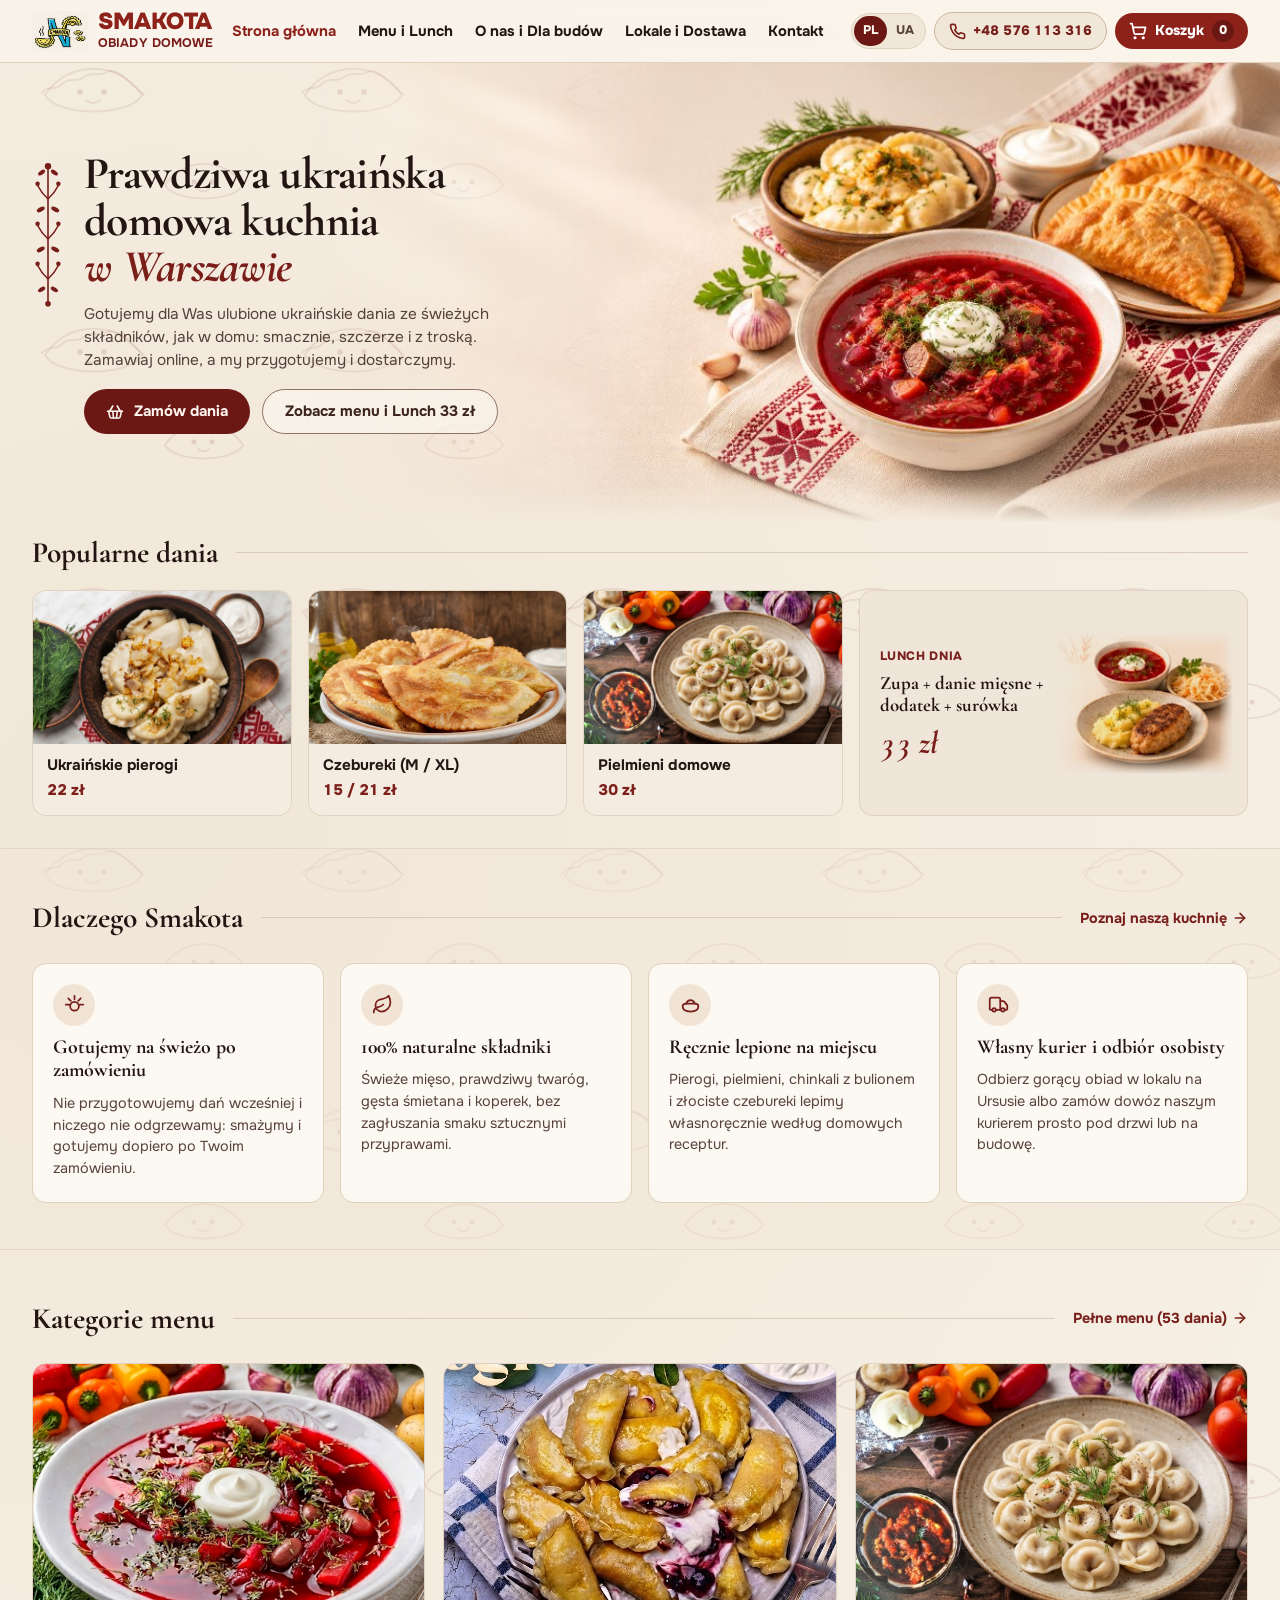
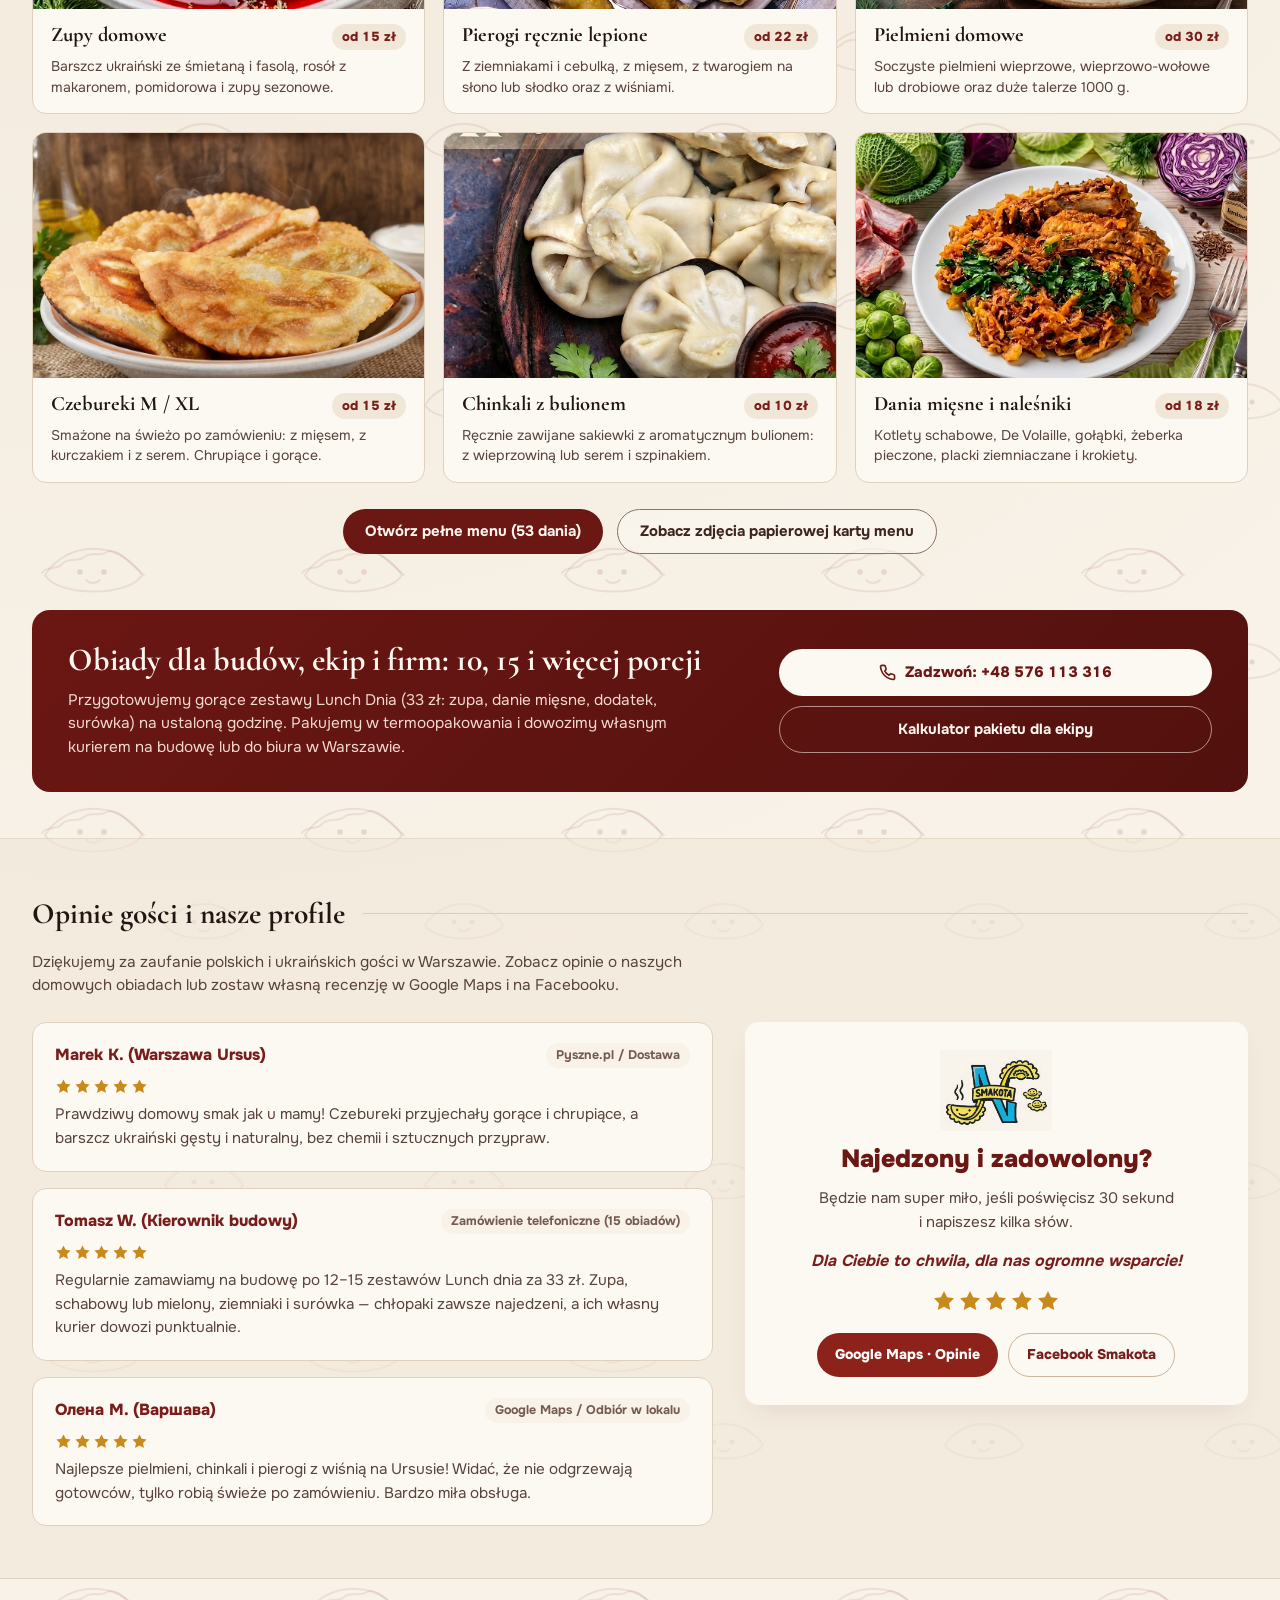
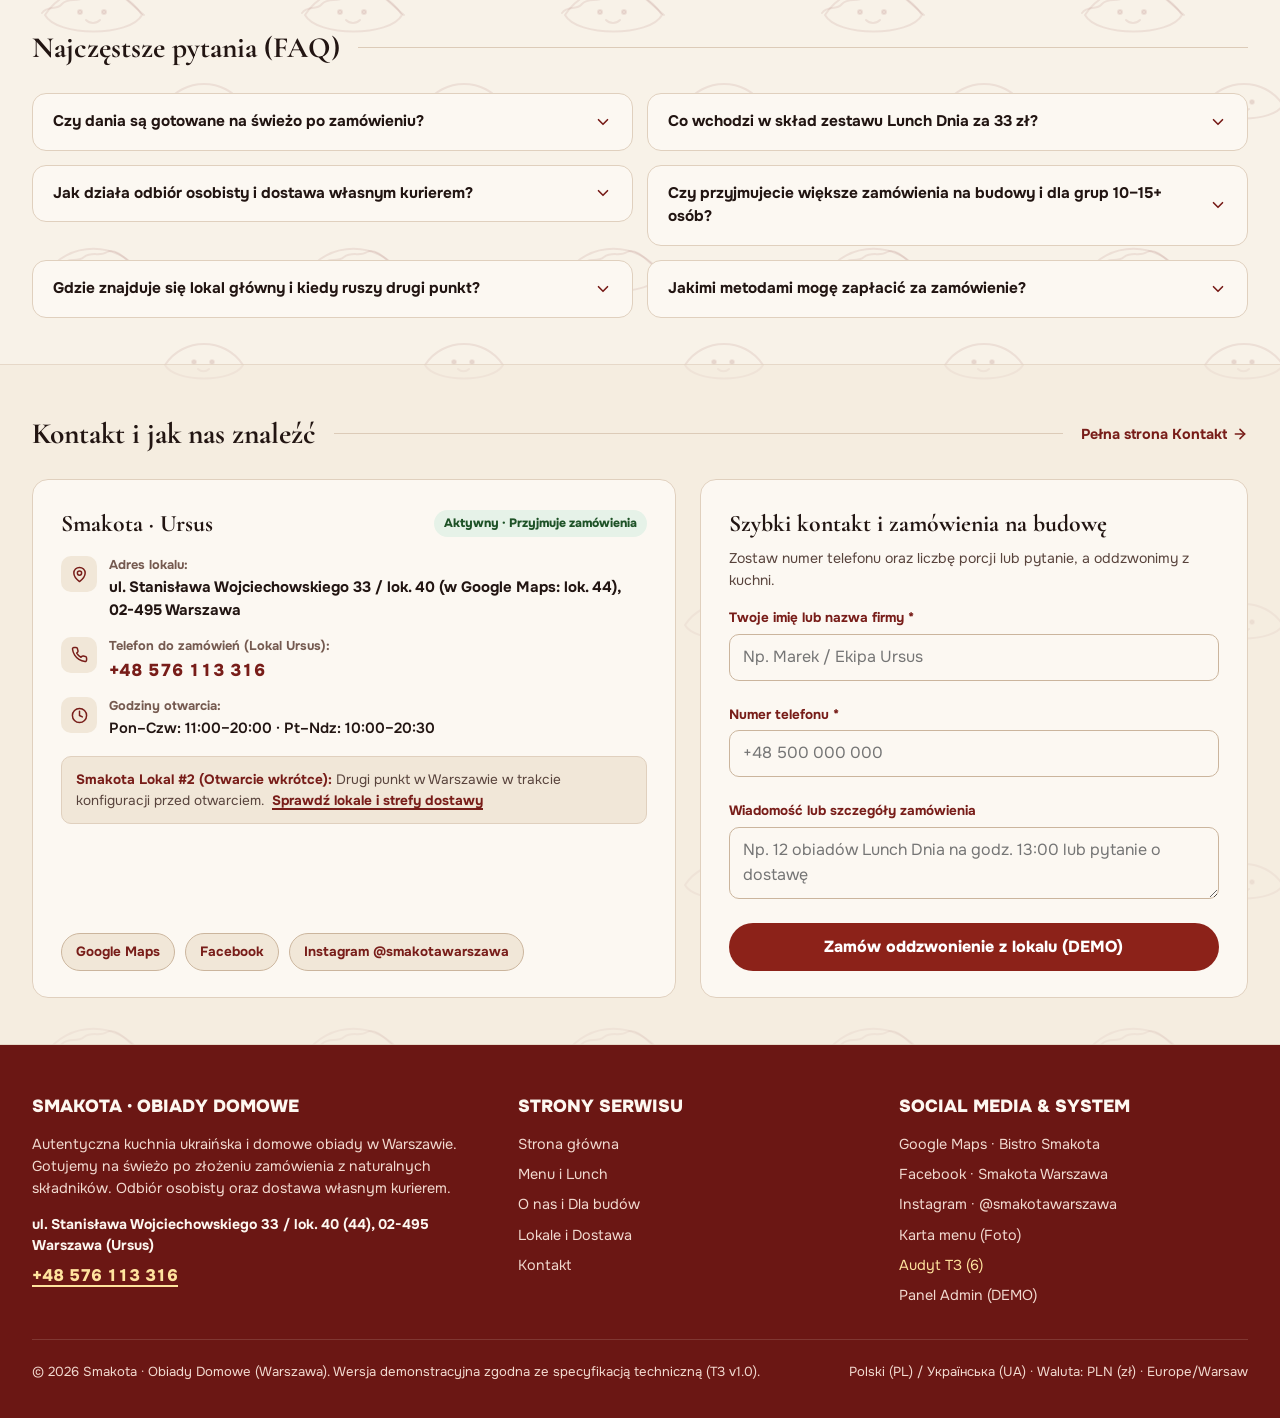
==== index.html @ e8332e4a "Redesign multi-page Smakota site (Home, Menu, Contact, Locations) and complete mobile version" ====
<!DOCTYPE html>
<html lang="pl">
<head>
  <meta charset="UTF-8" />
  <meta name="viewport" content="width=device-width, initial-scale=1.0" />
  <title>Smakota · Obiady Domowe Warszawa | Prawdziwa ukraińska kuchnia domowa</title>
  <meta name="description" content="Smakota: Prawdziwa ukraińska kuchnia domowa w Warszawie (ul. S. Wojciechowskiego 33, Ursus). Pierogi, pielmieni, czebureki, chinkali, barszcz ukraiński oraz Lunch Dnia za 33 zł." />
  <link rel="preconnect" href="https://fonts.googleapis.com" />
  <link rel="preconnect" href="https://fonts.gstatic.com" crossorigin />
  <link href="https://fonts.googleapis.com/css2?family=Cormorant+Garamond:ital,wght@0,600;0,700;1,600;1,700&family=Onest:wght@400;500;600;700;800&family=Yeseva+One&display=swap" rel="stylesheet" />
  <link rel="stylesheet" href="styles.css" />
</head>
<body>

  <!-- Main Sticky Header -->
  <header class="site-header">
    <div class="container header-inner">
      <a href="index.html" class="brand-lockup">
        <img src="img/smakota-logo.png" alt="Logo Smakota" class="brand-logo-img" width="56" height="42" />
        <div class="brand-text-wrap">
          <span class="brand-title">SMAKOTA</span>
          <span class="brand-subtitle" data-i18n="brandSubtitle">OBIADY DOMOWE</span>
        </div>
      </a>

      <nav class="main-nav" aria-label="Główna nawigacja">
        <a href="index.html" class="nav-link active" data-i18n="navHome">Strona główna</a>
        <a href="menu.html" class="nav-link" data-i18n="navMenu">Menu i Lunch</a>
        <a href="about.html" class="nav-link" data-i18n="navAbout">O nas i Dla budów</a>
        <a href="locations.html" class="nav-link" data-i18n="navLocations">Lokale i Dostawa</a>
        <a href="contact.html" class="nav-link" data-i18n="navContact">Kontakt</a>
      </nav>

      <div class="header-actions">
        <div class="lang-switcher" role="group" aria-label="Wybór języka">
          <button type="button" class="lang-btn active" data-lang="pl">PL</button>
          <button type="button" class="lang-btn" data-lang="uk">UA</button>
        </div>

        <a href="tel:+48576113316" class="header-call-btn phone-link" id="headerPhoneLink">
          <svg width="17" height="17" viewBox="0 0 24 24" fill="none" stroke="currentColor" stroke-width="2.3" stroke-linecap="round" stroke-linejoin="round" aria-hidden="true"><path d="M22 16.92v3a2 2 0 0 1-2.18 2 19.79 19.79 0 0 1-8.63-3.07 19.5 19.5 0 0 1-6-6 19.79 19.79 0 0 1-3.07-8.67A2 2 0 0 1 4.11 2h3a2 2 0 0 1 2 1.72 12.84 12.84 0 0 0 .7 2.81 2 2 0 0 1-.45 2.11L8.09 9.91a16 16 0 0 0 6 6l1.27-1.27a2 2 0 0 1 2.11-.45 12.84 12.84 0 0 0 2.81.7A2 2 0 0 1 22 16.92z"/></svg>
          <span id="headerPhoneText">+48 576 113 316</span>
        </a>

        <button type="button" class="header-cart-btn" id="openCartBtn" aria-label="Otwórz koszyk">
          <svg width="18" height="18" viewBox="0 0 24 24" fill="none" stroke="currentColor" stroke-width="2.3" stroke-linecap="round" stroke-linejoin="round" aria-hidden="true"><circle cx="8" cy="21" r="1"/><circle cx="19" cy="21" r="1"/><path d="M2.05 2.05h2l2.66 12.42a2 2 0 0 0 2 1.58h9.78a2 2 0 0 0 1.95-1.57l1.65-7.43H5.12"/></svg>
          <span data-i18n="cartBtnLabel">Koszyk</span>
          <span class="cart-badge tabular-nums" id="headerCartCount">0</span>
        </button>

        <button type="button" class="mobile-menu-toggle" id="mobileMenuToggle" aria-label="Menu" aria-expanded="false" aria-controls="mobileNavDrawer">
          <svg width="20" height="20" viewBox="0 0 24 24" fill="none" stroke="currentColor" stroke-width="2.2" stroke-linecap="round" stroke-linejoin="round" aria-hidden="true"><line x1="4" x2="20" y1="6" y2="6"/><line x1="4" x2="20" y1="12" y2="12"/><line x1="4" x2="20" y1="18" y2="18"/></svg>
        </button>
      </div>
    </div>
  </header>

  <main id="top">
    <!-- 1. FULL-BLEED BORDERLESS HERO (No card box, seamless blend into parchment) -->
    <section class="p4-hero">
      <div class="container">
        <div class="p4-hero-copy">
          <svg class="p4-folk-ornament" viewBox="0 0 40 200" fill="none" aria-hidden="true">
            <path d="M20 16V184" stroke="currentColor" stroke-width="2" stroke-linecap="round"/>
            <circle cx="20" cy="14" r="4" fill="currentColor"/>
            <ellipse cx="12" cy="22" rx="5" ry="2.6" transform="rotate(-35 12 22)" fill="currentColor"/>
            <ellipse cx="28" cy="22" rx="5" ry="2.6" transform="rotate(35 28 22)" fill="currentColor"/>
            <path d="M20 55C12 48 9 42 7 38M20 55C28 48 31 42 33 38" stroke="currentColor" stroke-width="1.8" stroke-linecap="round"/>
            <circle cx="7" cy="36" r="2.8" fill="currentColor"/>
            <circle cx="33" cy="36" r="2.8" fill="currentColor"/>
            <ellipse cx="11" cy="68" rx="5.5" ry="2.6" transform="rotate(-30 11 68)" fill="currentColor"/>
            <ellipse cx="29" cy="68" rx="5.5" ry="2.6" transform="rotate(30 29 68)" fill="currentColor"/>
            <path d="M20 105C12 98 9 92 7 88M20 105C28 98 31 92 33 88" stroke="currentColor" stroke-width="1.8" stroke-linecap="round"/>
            <circle cx="7" cy="86" r="2.8" fill="currentColor"/>
            <circle cx="33" cy="86" r="2.8" fill="currentColor"/>
            <ellipse cx="11" cy="118" rx="5.5" ry="2.6" transform="rotate(-30 11 118)" fill="currentColor"/>
            <ellipse cx="29" cy="118" rx="5.5" ry="2.6" transform="rotate(30 29 118)" fill="currentColor"/>
            <path d="M20 155C12 148 9 142 7 138M20 155C28 148 31 142 33 138" stroke="currentColor" stroke-width="1.8" stroke-linecap="round"/>
            <circle cx="7" cy="136" r="2.8" fill="currentColor"/>
            <circle cx="33" cy="136" r="2.8" fill="currentColor"/>
            <ellipse cx="12" cy="168" rx="5" ry="2.5" transform="rotate(-30 12 168)" fill="currentColor"/>
            <ellipse cx="28" cy="168" rx="5" ry="2.5" transform="rotate(30 28 168)" fill="currentColor"/>
            <circle cx="20" cy="186" r="3.5" fill="currentColor"/>
          </svg>

          <div>
            <h1 class="p4-hero-title">
              <span data-i18n="p4HeroLine1">Prawdziwa ukraińska</span><br />
              <span data-i18n="p4HeroLine2">domowa kuchnia</span>
              <em data-i18n="p4HeroLine3">w Warszawie</em>
            </h1>

            <p class="p4-hero-subtitle" data-i18n="p4HeroLead">
              Gotujemy dla Was ulubione ukraińskie dania ze świeżych składników, jak w domu: smacznie, szczerze i z troską. Zamawiaj online, a my przygotujemy i dostarczymy.
            </p>

            <div class="p4-hero-actions">
              <a href="menu.html" class="p4-btn-burgundy">
                <svg width="18" height="18" viewBox="0 0 24 24" fill="none" stroke="currentColor" stroke-width="2.1" stroke-linecap="round" stroke-linejoin="round" aria-hidden="true">
                  <path d="m5 11 4-7"/><path d="m19 11-4-7"/><path d="M2 11h20"/><path d="m3.5 11 1.6 7.4a2 2 0 0 0 2 1.6h9.8c.9 0 1.8-.7 2-1.6l1.7-7.4"/><path d="m9 11 1 9"/><path d="m15 11-1 9"/>
                </svg>
                <span data-i18n="p4BtnOrder">Zamów dania</span>
              </a>
              <a href="menu.html#lunch-section" class="p4-btn-outline" data-i18n="p4BtnMenu">
                Zobacz menu i Lunch 33 zł
              </a>
            </div>
          </div>
        </div>
      </div>

      <div class="p4-hero-visual">
        <img src="img/hero-main.jpg" alt="Barszcz ukraiński ze śmietaną, ręcznie lepione pierogi i złociste czebureki na wyszywanym ręczniku" width="1024" height="438" />
      </div>
    </section>

    <!-- 2. POPULAR DISHES ROW (Above the fold together with Hero) -->
    <section class="p4-popular-section">
      <div class="container">
        <div class="p4-section-header">
          <h2 class="p4-section-title" data-i18n="p4PopularTitle">Popularne dania</h2>
          <span class="p4-section-rule" aria-hidden="true"></span>
        </div>

        <div class="p4-popular-grid">
          <article class="p4-dish-card" data-quick-add="pierogi-z-ziemniakami" role="button" tabindex="0">
            <div class="p4-dish-img-wrap">
              <img src="img/clean/pierogi-ziemniaki.jpg" alt="Ukraińskie pierogi ręcznie lepione" width="600" height="400" />
            </div>
            <div class="p4-dish-meta">
              <h3 class="p4-dish-name" data-i18n="p4Card1Title">Ukraińskie pierogi</h3>
              <span class="p4-dish-price tabular-nums">22 zł</span>
            </div>
          </article>

          <article class="p4-dish-card" data-quick-add="czeburek-z-miesem-m" role="button" tabindex="0">
            <div class="p4-dish-img-wrap">
              <img src="img/clean/czebureki.jpg" alt="Złociste czebureki smażone na świeżo" width="600" height="400" />
            </div>
            <div class="p4-dish-meta">
              <h3 class="p4-dish-name" data-i18n="p4Card2Title">Czebureki (M / XL)</h3>
              <span class="p4-dish-price tabular-nums">15 / 21 zł</span>
            </div>
          </article>

          <article class="p4-dish-card" data-quick-add="pielmieni-z-wieprzowina" role="button" tabindex="0">
            <div class="p4-dish-img-wrap">
              <img src="img/clean/pielmieni.jpg" alt="Pielmieni domowe ręcznie lepione" width="600" height="400" />
            </div>
            <div class="p4-dish-meta">
              <h3 class="p4-dish-name" data-i18n="p4Card3Title">Pielmieni domowe</h3>
              <span class="p4-dish-price tabular-nums" data-i18n="p4Card3Price">30 zł</span>
            </div>
          </article>

          <a href="menu.html#lunch-section" class="p4-lunch-card">
            <div>
              <div class="p4-lunch-kicker" data-i18n="p4LunchKicker">LUNCH DNIA</div>
              <h3 class="p4-lunch-heading" data-i18n="p4LunchHeading">
                Zupa + danie mięsne + dodatek + surówka
              </h3>
              <div class="p4-lunch-price tabular-nums">33 zł</div>
            </div>
            <div class="p4-lunch-visual">
              <img src="img/lunch-combo.jpg" alt="Lunch dnia: barszcz, kotlet z puree ziemniaczanym i surówka" width="466" height="375" />
            </div>
          </a>
        </div>
      </div>
    </section>

    <!-- 3. WHY SMAKOTA (4 Core Advantages) -->
    <section class="home-section tinted" id="why-smakota-section">
      <div class="container">
        <div class="p4-section-header">
          <h2 class="p4-section-title" data-i18n="homeWhyHeading">Dlaczego Smakota</h2>
          <span class="p4-section-rule" aria-hidden="true"></span>
          <a href="about.html" class="home-section-link">
            <span data-i18n="homeWhyMoreLink">Poznaj naszą kuchnię</span>
            <svg width="16" height="16" viewBox="0 0 24 24" fill="none" stroke="currentColor" stroke-width="2.3" stroke-linecap="round" stroke-linejoin="round" aria-hidden="true"><path d="M5 12h14"/><path d="m12 5 7 7-7 7"/></svg>
          </a>
        </div>

        <div class="home-why-grid">
          <article class="home-why-card">
            <div class="home-why-icon">
              <svg width="21" height="21" viewBox="0 0 24 24" fill="none" stroke="currentColor" stroke-width="2" stroke-linecap="round" stroke-linejoin="round" aria-hidden="true"><path d="M12 2v4"/><path d="m16.2 7.8 2.9-2.9"/><path d="M18 12h4"/><path d="M6 12H2"/><path d="m4.9 4.9 2.9 2.9"/><circle cx="12" cy="14" r="5"/></svg>
            </div>
            <h3 class="home-why-title" data-i18n="homeWhy1Title">Gotujemy na świeżo po zamówieniu</h3>
            <p class="home-why-desc" data-i18n="homeWhy1Desc">Nie przygotowujemy dań wcześniej i niczego nie odgrzewamy: smażymy i gotujemy dopiero po Twoim zamówieniu.</p>
          </article>

          <article class="home-why-card">
            <div class="home-why-icon">
              <svg width="21" height="21" viewBox="0 0 24 24" fill="none" stroke="currentColor" stroke-width="2" stroke-linecap="round" stroke-linejoin="round" aria-hidden="true"><path d="M11 20A7 7 0 0 1 9.8 6.1C15.5 5 17 4.48 19 2c1 2 2 4.18 2 8 0 5.5-4.78 10-10 10Z"/><path d="M2 21c0-3 1.85-5.36 5.08-6C9.5 14.52 12 13 13 12"/></svg>
            </div>
            <h3 class="home-why-title" data-i18n="homeWhy2Title">100% naturalne składniki</h3>
            <p class="home-why-desc" data-i18n="homeWhy2Desc">Świeże mięso, prawdziwy twaróg, gęsta śmietana i koperek, bez zagłuszania smaku sztucznymi przyprawami.</p>
          </article>

          <article class="home-why-card">
            <div class="home-why-icon">
              <svg width="21" height="21" viewBox="0 0 24 24" fill="none" stroke="currentColor" stroke-width="2" stroke-linecap="round" stroke-linejoin="round" aria-hidden="true"><path d="M3 14c0 4 4 6 9 6s9-2 9-6c0-2-2-3-4-3H7c-2 0-4 1-4 3Z"/><path d="M7 11c1-2.5 3-4 5-4s4 1.5 5 4"/></svg>
            </div>
            <h3 class="home-why-title" data-i18n="homeWhy3Title">Ręcznie lepione na miejscu</h3>
            <p class="home-why-desc" data-i18n="homeWhy3Desc">Pierogi, pielmieni, chinkali z bulionem i złociste czebureki lepimy własnoręcznie według domowych receptur.</p>
          </article>

          <article class="home-why-card">
            <div class="home-why-icon">
              <svg width="21" height="21" viewBox="0 0 24 24" fill="none" stroke="currentColor" stroke-width="2" stroke-linecap="round" stroke-linejoin="round" aria-hidden="true"><path d="M14 18V6a2 2 0 0 0-2-2H4a2 2 0 0 0-2 2v11a1 1 0 0 0 1 1h2"/><path d="M15 18H9"/><path d="M19 18h2a1 1 0 0 0 1-1v-3.65a1 1 0 0 0-.22-.624l-3.48-4.35A1 1 0 0 0 17.52 8H14"/><circle cx="17" cy="18" r="2"/><circle cx="7" cy="18" r="2"/></svg>
            </div>
            <h3 class="home-why-title" data-i18n="homeWhy4Title">Własny kurier i odbiór osobisty</h3>
            <p class="home-why-desc" data-i18n="homeWhy4Desc">Odbierz gorący obiad w lokalu na Ursusie albo zamów dowóz naszym kurierem prosto pod drzwi lub na budowę.</p>
          </article>
        </div>
      </div>
    </section>

    <!-- 4. MENU CATEGORIES SHOWCASE -->
    <section class="home-section" id="home-categories-section">
      <div class="container">
        <div class="p4-section-header">
          <h2 class="p4-section-title" data-i18n="homeCatsHeading">Kategorie menu</h2>
          <span class="p4-section-rule" aria-hidden="true"></span>
          <a href="menu.html" class="home-section-link">
            <span data-i18n="homeCatsAllLink">Pełne menu (53 dania)</span>
            <svg width="16" height="16" viewBox="0 0 24 24" fill="none" stroke="currentColor" stroke-width="2.3" stroke-linecap="round" stroke-linejoin="round" aria-hidden="true"><path d="M5 12h14"/><path d="m12 5 7 7-7 7"/></svg>
          </a>
        </div>

        <div class="home-cats-grid">
          <a href="menu.html?cat=zupa" class="home-cat-card">
            <div class="home-cat-img">
              <img src="img/clean/barszcz.jpg" alt="Zupy domowe i barszcz ukraiński" loading="lazy" width="600" height="375" />
            </div>
            <div class="home-cat-body">
              <div class="home-cat-top">
                <h3 class="home-cat-title" data-i18n="homeCat1Title">Zupy domowe</h3>
                <span class="home-cat-price tabular-nums" data-i18n="homeCat1Price">od 15 zł</span>
              </div>
              <p class="home-cat-desc" data-i18n="homeCat1Desc">Barszcz ukraiński ze śmietaną i fasolą, rosół z makaronem, pomidorowa i zupy sezonowe.</p>
            </div>
          </a>

          <a href="menu.html?cat=pierogi" class="home-cat-card">
            <div class="home-cat-img">
              <img src="img/clean/pierogi-ser.jpg" alt="Pierogi ukraińskie ręcznie lepione" loading="lazy" width="600" height="375" />
            </div>
            <div class="home-cat-body">
              <div class="home-cat-top">
                <h3 class="home-cat-title" data-i18n="homeCat2Title">Pierogi ręcznie lepione</h3>
                <span class="home-cat-price tabular-nums" data-i18n="homeCat2Price">od 22 zł</span>
              </div>
              <p class="home-cat-desc" data-i18n="homeCat2Desc">Z ziemniakami i cebulką, z mięsem, z twarogiem na słono lub słodko oraz z wiśniami.</p>
            </div>
          </a>

          <a href="menu.html?cat=pielmieni" class="home-cat-card">
            <div class="home-cat-img">
              <img src="img/clean/pielmieni.jpg" alt="Pielmieni domowe" loading="lazy" width="600" height="375" />
            </div>
            <div class="home-cat-body">
              <div class="home-cat-top">
                <h3 class="home-cat-title" data-i18n="homeCat3Title">Pielmieni domowe</h3>
                <span class="home-cat-price tabular-nums" data-i18n="homeCat3Price">od 30 zł</span>
              </div>
              <p class="home-cat-desc" data-i18n="homeCat3Desc">Soczyste pielmieni wieprzowe, wieprzowo-wołowe lub drobiowe oraz duże talerze 1000 g.</p>
            </div>
          </a>

          <a href="menu.html?cat=czebureki" class="home-cat-card">
            <div class="home-cat-img">
              <img src="img/clean/czebureki.jpg" alt="Złociste czebureki" loading="lazy" width="600" height="375" />
            </div>
            <div class="home-cat-body">
              <div class="home-cat-top">
                <h3 class="home-cat-title" data-i18n="homeCat4Title">Czebureki M / XL</h3>
                <span class="home-cat-price tabular-nums" data-i18n="homeCat4Price">od 15 zł</span>
              </div>
              <p class="home-cat-desc" data-i18n="homeCat4Desc">Smażone na świeżo po zamówieniu: z mięsem, z kurczakiem i z serem. Chrupiące i gorące.</p>
            </div>
          </a>

          <a href="menu.html?cat=chinkali" class="home-cat-card">
            <div class="home-cat-img">
              <img src="img/clean/chinkali-mieso.jpg" alt="Chinkali z bulionem" loading="lazy" width="600" height="375" />
            </div>
            <div class="home-cat-body">
              <div class="home-cat-top">
                <h3 class="home-cat-title" data-i18n="homeCat5Title">Chinkali z bulionem</h3>
                <span class="home-cat-price tabular-nums" data-i18n="homeCat5Price">od 10 zł</span>
              </div>
              <p class="home-cat-desc" data-i18n="homeCat5Desc">Ręcznie zawijane sakiewki z aromatycznym bulionem: z wieprzowiną lub serem i szpinakiem.</p>
            </div>
          </a>

          <a href="menu.html?cat=dania-miesne" class="home-cat-card">
            <div class="home-cat-img">
              <img src="img/clean/zeberka.jpg" alt="Dania mięsne i główne" loading="lazy" width="600" height="375" />
            </div>
            <div class="home-cat-body">
              <div class="home-cat-top">
                <h3 class="home-cat-title" data-i18n="homeCat6Title">Dania mięsne i naleśniki</h3>
                <span class="home-cat-price tabular-nums" data-i18n="homeCat6Price">od 18 zł</span>
              </div>
              <p class="home-cat-desc" data-i18n="homeCat6Desc">Kotlety schabowe, De Volaille, gołąbki, żeberka pieczone, placki ziemniaczane i krokiety.</p>
            </div>
          </a>
        </div>

        <div class="home-cats-footer">
          <a href="menu.html" class="p4-btn-burgundy" data-i18n="heroBtnMenu">
            Otwórz pełne menu (53 dania)
          </a>
          <button type="button" id="homePrintedMenuBtn" class="p4-btn-outline" data-i18n="btnSeePaperScans">
            Zobacz zdjęcia papierowej karty menu
          </button>
        </div>
      </div>
    </section>

    <!-- 5. GROUP & CONSTRUCTION ORDERS BANNER -->
    <section class="home-section" id="home-b2b-section" style="padding-top: 10px;">
      <div class="container">
        <div class="home-b2b-banner">
          <div>
            <h2 class="home-b2b-title" data-i18n="homeB2bTitle">
              Obiady dla budów, ekip i firm: 10, 15 i więcej porcji
            </h2>
            <p class="home-b2b-desc" data-i18n="homeB2bDesc">
              Przygotowujemy gorące zestawy Lunch Dnia (33 zł: zupa, danie mięsne, dodatek, surówka) na ustaloną godzinę. Pakujemy w termoopakowania i dowozimy własnym kurierem na budowę lub do biura w Warszawie.
            </p>
          </div>
          <div class="home-b2b-actions">
            <a href="tel:+48576113316" class="home-b2b-call phone-link">
              <svg width="17" height="17" viewBox="0 0 24 24" fill="none" stroke="currentColor" stroke-width="2.3" stroke-linecap="round" stroke-linejoin="round" aria-hidden="true"><path d="M22 16.92v3a2 2 0 0 1-2.18 2 19.79 19.79 0 0 1-8.63-3.07 19.5 19.5 0 0 1-6-6 19.79 19.79 0 0 1-3.07-8.67A2 2 0 0 1 4.11 2h3a2 2 0 0 1 2 1.72 12.84 12.84 0 0 0 .7 2.81 2 2 0 0 1-.45 2.11L8.09 9.91a16 16 0 0 0 6 6l1.27-1.27a2 2 0 0 1 2.11-.45 12.84 12.84 0 0 0 2.81.7A2 2 0 0 1 22 16.92z"/></svg>
              <span data-i18n="homeB2bCallBtn">Zadzwoń: +48 576 113 316</span>
            </a>
            <a href="about.html#b2b-section" class="home-b2b-calc" data-i18n="homeB2bCalcBtn">
              Kalkulator pakietu dla ekipy
            </a>
          </div>
        </div>
      </div>
    </section>

    <!-- 6. CUSTOMER REVIEWS & TABLE-TENT QR CARD -->
    <section class="reviews-section" id="reviews-section">
      <div class="container">
        <div class="p4-section-header">
          <h2 class="p4-section-title" data-i18n="homeReviewsHeading">Opinie gości i nasze profile</h2>
          <span class="p4-section-rule" aria-hidden="true"></span>
        </div>

        <p style="font-size: 0.96rem; color: var(--ink-secondary); max-width: 68ch; margin-bottom: 24px;" data-i18n="reviewsLead">
          Dziękujemy za zaufanie polskich i ukraińskich gości w Warszawie. Zobacz opinie o naszych domowych obiadach lub zostaw własną recenzję w Google Maps i na Facebooku.
        </p>

        <div class="reviews-layout">
          <div class="reviews-cards-stack" id="reviewsListContainer"></div>

          <aside class="table-tent-card">
            <img src="img/smakota-logo.png" alt="Oficjalne logo Smakota" class="tent-logo" width="112" height="82" />
            <h3 class="tent-heading" data-i18n="tentHeading">Najedzony i zadowolony?</h3>
            <p class="tent-body" data-i18n="tentBody">Będzie nam super miło, jeśli poświęcisz 30 sekund i napiszesz kilka słów.</p>
            <p class="tent-italic" data-i18n="tentItalic">Dla Ciebie to chwila, dla nas ogromne wsparcie!</p>
            <div class="review-stars" style="margin: 2px 0;" aria-label="5 gwiazdek">
              <svg width="24" height="24" viewBox="0 0 24 24" fill="currentColor"><polygon points="12 2 15.09 8.26 22 9.27 17 14.14 18.18 21.02 12 17.77 5.82 21.02 7 14.14 2 9.27 8.91 8.26 12 2"/></svg>
              <svg width="24" height="24" viewBox="0 0 24 24" fill="currentColor"><polygon points="12 2 15.09 8.26 22 9.27 17 14.14 18.18 21.02 12 17.77 5.82 21.02 7 14.14 2 9.27 8.91 8.26 12 2"/></svg>
              <svg width="24" height="24" viewBox="0 0 24 24" fill="currentColor"><polygon points="12 2 15.09 8.26 22 9.27 17 14.14 18.18 21.02 12 17.77 5.82 21.02 7 14.14 2 9.27 8.91 8.26 12 2"/></svg>
              <svg width="24" height="24" viewBox="0 0 24 24" fill="currentColor"><polygon points="12 2 15.09 8.26 22 9.27 17 14.14 18.18 21.02 12 17.77 5.82 21.02 7 14.14 2 9.27 8.91 8.26 12 2"/></svg>
              <svg width="24" height="24" viewBox="0 0 24 24" fill="currentColor"><polygon points="12 2 15.09 8.26 22 9.27 17 14.14 18.18 21.02 12 17.77 5.82 21.02 7 14.14 2 9.27 8.91 8.26 12 2"/></svg>
            </div>
            <div style="display: flex; flex-wrap: wrap; gap: 10px; justify-content: center; width: 100%; margin-top: 4px;">
              <a href="https://share.google/1MwYUzSfKmWTu60fy" target="_blank" rel="noopener noreferrer" class="btn-primary" style="padding: 10px 18px; font-size: 0.88rem;" data-i18n="btnGoogleMapsReview">
                Google Maps · Opinie
              </a>
              <a href="https://www.facebook.com/profile.php?id=61577930057347" target="_blank" rel="noopener noreferrer" class="btn-secondary-outline" style="padding: 10px 18px; font-size: 0.88rem;">
                Facebook Smakota
              </a>
            </div>
          </aside>
        </div>
      </div>
    </section>

    <!-- 7. FAQ ACCORDION -->
    <section class="home-section" id="home-faq-section">
      <div class="container">
        <div class="p4-section-header">
          <h2 class="p4-section-title" data-i18n="homeFaqHeading">Najczęstsze pytania (FAQ)</h2>
          <span class="p4-section-rule" aria-hidden="true"></span>
        </div>

        <div class="home-faq-grid">
          <details class="faq-item">
            <summary class="faq-question">
              <span data-i18n="faq1Q">Czy dania są gotowane na świeżo po zamówieniu?</span>
              <svg class="faq-chevron" width="18" height="18" viewBox="0 0 24 24" fill="none" stroke="currentColor" stroke-width="2.2" stroke-linecap="round" stroke-linejoin="round" aria-hidden="true"><path d="m6 9 6 6 6-6"/></svg>
            </summary>
            <div class="faq-answer" data-i18n="faq1A">
              Tak. Nie gotujemy potraw z wyprzedzeniem i ich nie odgrzewamy. Czebureki, kotlety, pielmieni i pierogi trafiają do przygotowania dopiero po przyjęciu Twojego zamówienia.
            </div>
          </details>

          <details class="faq-item">
            <summary class="faq-question">
              <span data-i18n="faq2Q">Co wchodzi w skład zestawu Lunch Dnia za 33 zł?</span>
              <svg class="faq-chevron" width="18" height="18" viewBox="0 0 24 24" fill="none" stroke="currentColor" stroke-width="2.2" stroke-linecap="round" stroke-linejoin="round" aria-hidden="true"><path d="m6 9 6 6 6-6"/></svg>
            </summary>
            <div class="faq-answer" data-i18n="faq2A">
              Lunch Dnia za 33 zł to pełny 4-daniowy obiad: zupa (np. barszcz ukraiński lub rosół), danie mięsne (kotlet, gołąbki lub żeberka), dodatek (ziemniaki, frytki, makaron lub ryż) oraz domowa surówka.
            </div>
          </details>

          <details class="faq-item">
            <summary class="faq-question">
              <span data-i18n="faq3Q">Jak działa odbiór osobisty i dostawa własnym kurierem?</span>
              <svg class="faq-chevron" width="18" height="18" viewBox="0 0 24 24" fill="none" stroke="currentColor" stroke-width="2.2" stroke-linecap="round" stroke-linejoin="round" aria-hidden="true"><path d="m6 9 6 6 6-6"/></svg>
            </summary>
            <div class="faq-answer" data-i18n="faq3A">
              Zamówienie możesz odebrać bezpłatnie w lokalu w Ursusie (ul. Wojciechowskiego 33) lub zamówić dowóz własnym kurierem Smakota. Działamy również na Pyszne.pl, Glovo, Uber Eats i Wolt.
            </div>
          </details>

          <details class="faq-item">
            <summary class="faq-question">
              <span data-i18n="faq4Q">Czy przyjmujecie większe zamówienia na budowy i dla grup 10–15+ osób?</span>
              <svg class="faq-chevron" width="18" height="18" viewBox="0 0 24 24" fill="none" stroke="currentColor" stroke-width="2.2" stroke-linecap="round" stroke-linejoin="round" aria-hidden="true"><path d="m6 9 6 6 6-6"/></svg>
            </summary>
            <div class="faq-answer" data-i18n="faq4A">
              Tak, regularnie dostarczamy gorące obiady dla brygad budowlanych i zespołów w Warszawie. Zadzwoń pod +48 576 113 316 lub skorzystaj z kalkulatora na stronie O nas i Dla budów.
            </div>
          </details>

          <details class="faq-item">
            <summary class="faq-question">
              <span data-i18n="faq5Q">Gdzie znajduje się lokal główny i kiedy ruszy drugi punkt?</span>
              <svg class="faq-chevron" width="18" height="18" viewBox="0 0 24 24" fill="none" stroke="currentColor" stroke-width="2.2" stroke-linecap="round" stroke-linejoin="round" aria-hidden="true"><path d="m6 9 6 6 6-6"/></svg>
            </summary>
            <div class="faq-answer" data-i18n="faq5A">
              Nasz czynny lokal działa w Warszawie na Ursusie przy ul. Stanisława Wojciechowskiego 33 / lok. 40 (w Google Maps oznaczony jako lok. 44). Drugi lokal (Mokotów / nowy punkt) jest w przygotowaniu do otwarcia.
            </div>
          </details>

          <details class="faq-item">
            <summary class="faq-question">
              <span data-i18n="faq6Q">Jakimi metodami mogę zapłacić za zamówienie?</span>
              <svg class="faq-chevron" width="18" height="18" viewBox="0 0 24 24" fill="none" stroke="currentColor" stroke-width="2.2" stroke-linecap="round" stroke-linejoin="round" aria-hidden="true"><path d="m6 9 6 6 6-6"/></svg>
            </summary>
            <div class="faq-answer" data-i18n="faq6A">
              W lokalu i u kuriera akceptujemy gotówkę oraz kartę płatniczą. W trybie demonstracyjnym koszyka możesz również przetestować wybór płatności BLIK / online przed pełnym wdrożeniem produkcyjnym.
            </div>
          </details>
        </div>
      </div>
    </section>

    <!-- 8. CONTACTS & LOCATION BLOCK ABOVE FOOTER -->
    <section class="home-section tinted" id="home-contact-section">
      <div class="container">
        <div class="p4-section-header">
          <h2 class="p4-section-title" data-i18n="homeContactHeading">Kontakt i jak nas znaleźć</h2>
          <span class="p4-section-rule" aria-hidden="true"></span>
          <a href="contact.html" class="home-section-link">
            <span data-i18n="homeContactFullLink">Pełna strona Kontakt</span>
            <svg width="16" height="16" viewBox="0 0 24 24" fill="none" stroke="currentColor" stroke-width="2.3" stroke-linecap="round" stroke-linejoin="round" aria-hidden="true"><path d="M5 12h14"/><path d="m12 5 7 7-7 7"/></svg>
          </a>
        </div>

        <div class="home-contact-grid">
          <div class="home-contact-info-card">
            <div>
              <div style="display: flex; align-items: center; justify-content: space-between; gap: 10px; flex-wrap: wrap; margin-bottom: 14px;">
                <h3 style="font-family: var(--font-serif-folk); font-size: 1.48rem; font-weight: 700; color: var(--ink-primary);">
                  Smakota · Ursus
                </h3>
                <span class="branch-status-badge active" data-i18n="homeBranchBadgeActive">
                  Aktywny · Przyjmuje zamówienia
                </span>
              </div>

              <div class="home-contact-list">
                <div class="home-contact-row">
                  <span class="home-contact-row-icon">
                    <svg width="17" height="17" viewBox="0 0 24 24" fill="none" stroke="currentColor" stroke-width="2.1" stroke-linecap="round" stroke-linejoin="round" aria-hidden="true"><path d="M20 10c0 6-8 12-8 12s-8-6-8-12a8 8 0 0 1 16 0Z"/><circle cx="12" cy="10" r="3"/></svg>
                  </span>
                  <div>
                    <div style="font-size: 0.8rem; font-weight: 700; color: var(--ink-muted);" data-i18n="contactAddressLabel">Adres lokalu:</div>
                    <div style="font-weight: 700; font-size: 0.94rem; color: var(--ink-primary);" data-i18n="homeAddressValue">
                      ul. Stanisława Wojciechowskiego 33 / lok. 40 (w Google Maps: lok. 44), 02-495 Warszawa
                    </div>
                  </div>
                </div>

                <div class="home-contact-row">
                  <span class="home-contact-row-icon">
                    <svg width="17" height="17" viewBox="0 0 24 24" fill="none" stroke="currentColor" stroke-width="2.1" stroke-linecap="round" stroke-linejoin="round" aria-hidden="true"><path d="M22 16.92v3a2 2 0 0 1-2.18 2 19.79 19.79 0 0 1-8.63-3.07 19.5 19.5 0 0 1-6-6 19.79 19.79 0 0 1-3.07-8.67A2 2 0 0 1 4.11 2h3a2 2 0 0 1 2 1.72 12.84 12.84 0 0 0 .7 2.81 2 2 0 0 1-.45 2.11L8.09 9.91a16 16 0 0 0 6 6l1.27-1.27a2 2 0 0 1 2.11-.45 12.84 12.84 0 0 0 2.81.7A2 2 0 0 1 22 16.92z"/></svg>
                  </span>
                  <div>
                    <div style="font-size: 0.8rem; font-weight: 700; color: var(--ink-muted);" data-i18n="contactPhoneLabel">Telefon do zamówień (Lokal Ursus):</div>
                    <a href="tel:+48576113316" class="phone-link" style="font-weight: 800; font-size: 1.08rem; color: var(--ink-burgundy); text-decoration: none;">+48 576 113 316</a>
                  </div>
                </div>

                <div class="home-contact-row">
                  <span class="home-contact-row-icon">
                    <svg width="17" height="17" viewBox="0 0 24 24" fill="none" stroke="currentColor" stroke-width="2.1" stroke-linecap="round" stroke-linejoin="round" aria-hidden="true"><circle cx="12" cy="12" r="10"/><polyline points="12 6 12 12 16 14"/></svg>
                  </span>
                  <div>
                    <div style="font-size: 0.8rem; font-weight: 700; color: var(--ink-muted);" data-i18n="contactHoursLabel">Godziny otwarcia:</div>
                    <div style="font-weight: 600; font-size: 0.92rem; color: var(--ink-primary);" data-i18n="homeHoursValue">Pon–Czw: 11:00–20:00 · Pt–Ndz: 10:00–20:30</div>
                  </div>
                </div>
              </div>

              <div style="margin-top: 16px; padding: 12px 14px; border-radius: 10px; background-color: var(--bg-parchment-deep); border: 1px solid var(--border-warm); font-size: 0.85rem; color: var(--ink-secondary);">
                <strong style="color: var(--ink-burgundy);" data-i18n="homeBranch2Title">Smakota Lokal #2 (Otwarcie wkrótce):</strong>
                <span data-i18n="homeBranch2Note">Drugi punkt w Warszawie w trakcie konfiguracji przed otwarciem.</span>
                <a href="locations.html" style="font-weight: 700; margin-left: 4px;" data-i18n="homeLocationsBtn">Sprawdź lokale i strefy dostawy</a>
              </div>
            </div>

            <div class="home-contact-socials">
              <a href="https://share.google/1MwYUzSfKmWTu60fy" target="_blank" rel="noopener noreferrer" class="home-social-pill">Google Maps</a>
              <a href="https://www.facebook.com/profile.php?id=61577930057347" target="_blank" rel="noopener noreferrer" class="home-social-pill">Facebook</a>
              <a href="https://www.instagram.com/smakotawarszawa/" target="_blank" rel="noopener noreferrer" class="home-social-pill">Instagram @smakotawarszawa</a>
            </div>
          </div>

          <div class="home-contact-form-card">
            <div>
              <h3 style="font-family: var(--font-serif-folk); font-size: 1.48rem; font-weight: 700; color: var(--ink-primary); margin-bottom: 6px;" data-i18n="homeQuickFormTitle">
                Szybki kontakt i zamówienia na budowę
              </h3>
              <p style="font-size: 0.88rem; color: var(--ink-secondary); margin-bottom: 16px;" data-i18n="homeQuickFormSub">
                Zostaw numer telefonu oraz liczbę porcji lub pytanie, a oddzwonimy z kuchni.
              </p>

              <form id="homeQuickContactForm" novalidate style="display: flex; flex-direction: column; gap: 12px;">
                <div class="form-field">
                  <label for="homeCntName" data-i18n="contactNameLabel">Twoje imię lub nazwa firmy *</label>
                  <input type="text" id="homeCntName" class="form-input" required placeholder="Np. Marek / Ekipa Ursus" />
                </div>

                <div class="form-field">
                  <label for="homeCntPhone" data-i18n="contactPhoneInputLabel">Numer telefonu *</label>
                  <input type="tel" id="homeCntPhone" class="form-input" required placeholder="+48 500 000 000" />
                </div>

                <div class="form-field">
                  <label for="homeCntMsg" data-i18n="contactMsgLabel">Wiadomość lub szczegóły zamówienia</label>
                  <textarea id="homeCntMsg" class="form-input" rows="2" placeholder="Np. 12 obiadów Lunch Dnia na godz. 13:00 lub pytanie o dostawę"></textarea>
                </div>

                <div id="homeCntFeedback" style="display: none; font-size: 0.86rem; font-weight: 700;"></div>

                <button type="submit" class="btn-primary" style="width: 100%; padding: 12px 18px;" data-i18n="homeQuickSubmitBtn">
                  Zamów oddzwonienie z lokalu (DEMO)
                </button>
              </form>
            </div>
          </div>
        </div>
      </div>
    </section>
  </main>

  <!-- FOOTER -->
  <footer class="site-footer">
    <div class="container">
      <div class="footer-grid">
        <div>
          <h3 class="footer-heading">SMAKOTA · OBIADY DOMOWE</h3>
          <p style="font-size: 0.9rem; color: var(--ink-on-burgundy-soft); max-width: 44ch; margin-bottom: 14px;" data-i18n="footerAbout">
            Autentyczna kuchnia ukraińska i domowe obiady w Warszawie. Gotujemy na świeżo po złożeniu zamówienia z naturalnych składników. Odbiór osobisty oraz dostawa własnym kurierem.
          </p>
          <div style="font-size: 0.88rem; color: var(--ink-on-burgundy); font-weight: 700;">
            ul. Stanisława Wojciechowskiego 33 / lok. 40 (44), 02-495 Warszawa (Ursus)
          </div>
          <div style="margin-top: 6px;">
            <a href="tel:+48576113316" class="phone-link" style="color: #FFE39E; font-weight: 800; font-size: 1.05rem;">+48 576 113 316</a>
          </div>
        </div>

        <div>
          <h3 class="footer-heading" data-i18n="footerNavTitle">Strony serwisu</h3>
          <ul class="footer-links">
            <li><a href="index.html" data-i18n="navHome">Strona główna</a></li>
            <li><a href="menu.html" data-i18n="navMenu">Menu i Lunch 33 zł</a></li>
            <li><a href="about.html" data-i18n="navAbout">O nas i Dla budów (10–15+)</a></li>
            <li><a href="locations.html" data-i18n="navLocations">Lokale i Dostawa</a></li>
            <li><a href="contact.html" data-i18n="navContact">Kontakt</a></li>
          </ul>
        </div>

        <div>
          <h3 class="footer-heading" data-i18n="footerSocialTitle">Social Media &amp; System</h3>
          <ul class="footer-links">
            <li><a href="https://share.google/1MwYUzSfKmWTu60fy" target="_blank" rel="noopener noreferrer">Google Maps · Bistro Smakota</a></li>
            <li><a href="https://www.facebook.com/profile.php?id=61577930057347" target="_blank" rel="noopener noreferrer">Facebook · Smakota Warszawa</a></li>
            <li><a href="https://www.instagram.com/smakotawarszawa/" target="_blank" rel="noopener noreferrer">Instagram · @smakotawarszawa</a></li>
            <li><button type="button" id="footerOriginalMenuBtn" style="color: var(--ink-on-burgundy-soft); font-size: 0.9rem; text-align: left;" data-i18n="btnOriginalMenu">Karta menu (Foto)</button></li>
            <li><button type="button" id="footerAuditBtn" style="color: #FFE39E; font-size: 0.9rem; text-align: left;" data-i18n="btnAuditTz">Audyt ТЗ (6)</button></li>
            <li><button type="button" id="footerAdminBtn" style="color: var(--ink-on-burgundy-soft); font-size: 0.9rem; text-align: left;" data-i18n="btnAdminDemo">Panel Admin (DEMO)</button></li>
          </ul>
        </div>
      </div>

      <div class="footer-bottom">
        <span>© 2026 Smakota · Obiady Domowe (Warszawa). Wersja demonstracyjna zgodna ze specyfikacją techniczną (ТЗ v1.0).</span>
        <span>Polski (PL) / Українська (UA) · Waluta: PLN (zł) · Europe/Warsaw</span>
      </div>
    </div>
  </footer>

  <div class="mobile-bottom-bar">
    <a href="tel:+48576113316" class="btn-call-burgundy phone-link" style="flex: 1; padding: 11px 12px; font-size: 0.86rem;">
      <svg width="16" height="16" viewBox="0 0 24 24" fill="none" stroke="currentColor" stroke-width="2.4" stroke-linecap="round" stroke-linejoin="round" aria-hidden="true"><path d="M22 16.92v3a2 2 0 0 1-2.18 2 19.79 19.79 0 0 1-8.63-3.07 19.5 19.5 0 0 1-6-6 19.79 19.79 0 0 1-3.07-8.67A2 2 0 0 1 4.11 2h3a2 2 0 0 1 2 1.72 12.84 12.84 0 0 0 .7 2.81 2 2 0 0 1-.45 2.11L8.09 9.91a16 16 0 0 0 6 6l1.27-1.27a2 2 0 0 1 2.11-.45 12.84 12.84 0 0 0 2.81.7A2 2 0 0 1 22 16.92z"/></svg>
      <span data-i18n="mobileCallBtn">Zadzwoń</span>
    </a>
    <button type="button" class="btn-primary" id="mobileCartBtn" style="flex: 1.4; padding: 11px 14px; font-size: 0.88rem;">
      <svg width="16" height="16" viewBox="0 0 24 24" fill="none" stroke="currentColor" stroke-width="2.4" stroke-linecap="round" stroke-linejoin="round" aria-hidden="true"><circle cx="8" cy="21" r="1"/><circle cx="19" cy="21" r="1"/><path d="M2.05 2.05h2l2.66 12.42a2 2 0 0 0 2 1.58h9.78a2 2 0 0 0 1.95-1.57l1.65-7.43H5.12"/></svg>
      <span data-i18n="cartBtnLabel">Koszyk</span>
      <span class="cart-badge tabular-nums" id="mobileCartCount">0</span>
    </button>
  </div>

  <script src="data/menu-data.js"></script>
  <script src="app.js"></script>
</body>
</html>
---- styles.css ----
/* ==========================================================================
   SMAKOTA — OBIADY DOMOWE (WARSZAWA)
   Visual System Derived from Official Printed Menu, Table Tents & 21 Dish Banners
   ========================================================================== */

:root {
  /* Core Surfaces — Warm Linen Paper (#F8F2E8 from Photo 4), Flour Dough & Mahogany Borscht */
  --bg-parchment: #F8F2E8;
  --bg-parchment-deep: #F1E7D8;
  --bg-dough: #E8D9C5;
  --bg-rolling-pin: #E5D1B5;
  --bg-card: #FCF8F2;
  --bg-card-tinted: #F3EAE0;

  /* Burgundy Banner Surfaces (Zero pitch-black boxes) */
  --surface-burgundy: #6B1714;
  --surface-burgundy-rich: #7E1E1A;
  --surface-burgundy-deep: #4A100D;
  --surface-stamp: #6B1714;
  --surface-stamp-soft: #54120F;

  /* Brand Accents — Deep Borscht Burgundy & Warm Terracotta */
  --accent-terracotta: #8C2219;
  --accent-terracotta-hover: #6B1714;
  --accent-terracotta-stamp: #7A1E1A;
  --accent-gold: #C98A1C;
  --accent-gold-soft: #F7E4B8;
  --accent-logo-blue: #1B84C4;
  --accent-dill: #1E5227;
  --accent-dill-bg: #E6F2E8;

  /* Typography Inks — Warm Espresso & Burgundy (matching Photo 4) */
  --ink-primary: #221512;
  --ink-burgundy: #781D19;
  --ink-on-rolling-pin: #6E160D;
  --ink-secondary: #58433C;
  --ink-muted: #755A50;
  --ink-on-burgundy: #FDF7F0;
  --ink-on-burgundy-soft: #F2DAD0;
  --ink-on-stamp: #FDF7F0;

  /* Borders & Soft Offset Shadows */
  --border-warm: #E0D0BE;
  --border-warm-strong: #CBB59D;
  --shadow-soft: 0 12px 28px -10px rgba(58, 20, 14, 0.10);
  --shadow-elevated: 0 18px 40px -12px rgba(54, 14, 10, 0.16);

  /* Typography Families */
  --font-serif-folk: 'Cormorant Garamond', 'Yeseva One', Georgia, serif;
  --font-stamp-display: 'Onest', system-ui, -apple-system, sans-serif;
  --font-body: 'Onest', -apple-system, BlinkMacSystemFont, sans-serif;

  /* Radii & Transitions */
  --radius-card: 14px;
  --radius-control: 10px;
  --radius-pill: 999px;
  --ease-out-expo: cubic-bezier(0.16, 1, 0.3, 1);
}

/* Browser Surface Theming */
*,
*::before,
*::after {
  box-sizing: border-box;
  margin: 0;
  padding: 0;
}

::selection {
  background-color: var(--surface-burgundy);
  color: var(--ink-on-burgundy);
}

html {
  scroll-behavior: smooth;
  background-color: var(--bg-parchment);
  color: var(--ink-primary);
  font-family: var(--font-body);
  font-size: 16px;
  line-height: 1.55;
  caret-color: var(--accent-terracotta);
  -webkit-font-smoothing: antialiased;
}

/* Custom Scrollbar */
::-webkit-scrollbar {
  width: 11px;
  height: 11px;
}

::-webkit-scrollbar-track {
  background: var(--bg-parchment-deep);
}

::-webkit-scrollbar-thumb {
  background: var(--border-warm-strong);
  border-radius: 6px;
  border: 2px solid var(--bg-parchment-deep);
}

::-webkit-scrollbar-thumb:hover {
  background: var(--surface-burgundy);
}

:focus-visible {
  outline: 2.5px solid var(--accent-terracotta);
  outline-offset: 3px;
}

a {
  color: var(--ink-burgundy);
  text-underline-offset: 0.22em;
  text-decoration-thickness: 1.5px;
  transition: color 0.2s var(--ease-out-expo);
}

a:hover {
  color: var(--accent-terracotta);
}

img {
  max-width: 100%;
  display: block;
}

button,
input,
select,
textarea {
  font: inherit;
  color: inherit;
}

button {
  cursor: pointer;
  border: none;
  background: none;
}

.tabular-nums,
.price-tag,
.cart-count,
.phone-link,
.stat-num {
  font-variant-numeric: tabular-nums;
}

/* Subtle Hand-Drawn Pelmeni / Varenyky Watermark Background (Preserved across site) */
body {
  background-color: var(--bg-parchment);
  background-image:
    url("data:image/svg+xml,%3Csvg xmlns='http://www.w3.org/2000/svg' width='260' height='260' viewBox='0 0 260 260' fill='none' stroke='%23781D19' stroke-opacity='0.085' stroke-width='2' stroke-linecap='round' stroke-linejoin='round'%3E%3Cpath d='M45 95c22-35 75-35 97 0-12 22-85 22-97 0z'/%3E%3Cpath d='M42 93c6-8 14-2 20-9 7-7 15-1 22-7 8-6 16 0 23-5 7-4 15 3 21 9 6 5 11 10 16 14'/%3E%3Ccircle cx='80' cy='92' r='2' fill='%23781D19' fill-opacity='0.085'/%3E%3Ccircle cx='104' cy='92' r='2' fill='%23781D19' fill-opacity='0.085'/%3E%3Cpath d='M86 100c4 4 10 4 14 0'/%3E%3Cpath d='M165 185c18-28 60-28 78 0-10 18-68 18-78 0z'/%3E%3Ccircle cx='194' cy='182' r='1.8' fill='%23781D19' fill-opacity='0.085'/%3E%3Ccircle cx='212' cy='182' r='1.8' fill='%23781D19' fill-opacity='0.085'/%3E%3Cpath d='M198 189c3 3 8 3 11 0'/%3E%3C/svg%3E"),
    radial-gradient(circle at 12% 18%, rgba(232, 217, 197, 0.45) 0%, transparent 45%);
  color: var(--ink-primary);
  overflow-x: clip;
  padding-bottom: 76px;
}

@media (min-width: 960px) {
  body {
    padding-bottom: 0;
  }
}

.container {
  width: 100%;
  max-width: 1320px;
  margin: 0 auto;
  padding: 0 16px;
  min-width: 0;
}

@media (min-width: 768px) {
  .container {
    padding: 0 32px;
  }
}

main,
section,
header,
footer {
  max-width: 100vw;
  overflow-x: clip;
}

/* ==========================================================================
   1. VYSHYVANKA & TOP BRANCH UTILITY BAR
   ========================================================================== */

.vyshyvanka-trim {
  height: 10px;
  width: 100%;
  background-color: var(--surface-burgundy);
  background-image: url("data:image/svg+xml,%3Csvg xmlns='http://www.w3.org/2000/svg' width='40' height='10' viewBox='0 0 40 10'%3E%3Cpath fill='%23FAF4EB' fill-opacity='0.88' d='M4 1h2v2H4V1zm4 0h2v2H8V1zM6 3h2v2H6V3zM2 3h2v2H2V3zm8 0h2v2h-2V3zM4 5h2v2H4V5zm4 0h2v2H8V5zM6 7h2v2H6V7zm18-6h2v2h-2V1zm4 0h2v2h-2V1zm-2 2h2v2h-2V3zm-4 0h2v2h-2V3zm8 0h2v2h-2V3zm-6 2h2v2h-2V5zm4 0h2v2h-2V5zm-2 2h2v2h-2V7z'/%3E%3C/svg%3E");
  background-repeat: repeat-x;
  background-position: center;
}

.utility-bar {
  background-color: var(--surface-burgundy-deep);
  color: var(--ink-on-burgundy);
  font-size: 0.85rem;
  padding: 8px 0;
  border-bottom: 1px solid rgba(250, 244, 235, 0.14);
}

.utility-bar-inner {
  display: flex;
  flex-wrap: wrap;
  align-items: center;
  justify-content: space-between;
  gap: 10px 16px;
}

.utility-left,
.utility-right {
  display: flex;
  flex-wrap: wrap;
  align-items: center;
  gap: 10px 14px;
}

.branch-selector-pill {
  display: inline-flex;
  align-items: center;
  gap: 8px;
  background-color: rgba(250, 244, 235, 0.12);
  color: var(--ink-on-burgundy);
  padding: 5px 12px;
  border-radius: var(--radius-pill);
  font-weight: 600;
  transition: background-color 0.2s var(--ease-out-expo);
}

.branch-selector-pill:hover {
  background-color: rgba(250, 244, 235, 0.22);
}

.status-dot {
  width: 8px;
  height: 8px;
  border-radius: 50%;
  background-color: #5CE07A;
  flex-shrink: 0;
}

.status-dot.warning {
  background-color: var(--accent-gold);
}

.utility-hours {
  color: var(--ink-on-burgundy-soft);
  display: none;
  align-items: center;
  gap: 6px;
}

@media (min-width: 860px) {
  .utility-hours {
    display: inline-flex;
  }
}

.utility-btn {
  display: inline-flex;
  align-items: center;
  gap: 6px;
  padding: 4px 11px;
  border-radius: var(--radius-pill);
  background-color: rgba(250, 244, 235, 0.11);
  color: var(--ink-on-burgundy);
  font-weight: 600;
  font-size: 0.8rem;
  transition: background-color 0.2s var(--ease-out-expo);
}

.utility-btn:hover {
  background-color: var(--accent-terracotta);
  color: #fff;
}

.utility-btn.demo-badge {
  background-color: rgba(221, 160, 34, 0.22);
  color: #FFE39E;
}

.utility-btn.demo-badge:hover {
  background-color: var(--accent-gold);
  color: var(--ink-primary);
}

/* ==========================================================================
   2. MAIN STICKY HEADER (WITH OFFICIAL LOGO & ROLLING-PIN WORDMARK)
   ========================================================================== */

.site-header {
  position: sticky;
  top: 0;
  z-index: 90;
  background-color: rgba(250, 244, 235, 0.95);
  backdrop-filter: blur(10px);
  border-bottom: 1px solid var(--border-warm);
}

.header-inner {
  display: flex;
  flex-wrap: nowrap;
  align-items: center;
  justify-content: space-between;
  gap: 8px 12px;
  min-height: 58px;
  padding-top: 5px;
  padding-bottom: 5px;
}

@media (min-width: 768px) {
  .header-inner {
    gap: 16px 26px;
    min-height: 62px;
  }
}

.brand-lockup {
  display: inline-flex;
  align-items: center;
  gap: 10px;
  text-decoration: none;
  color: var(--ink-primary);
  min-width: 0;
}

.brand-logo-img {
  width: 48px;
  height: 36px;
  object-fit: contain;
  mix-blend-mode: multiply;
  flex-shrink: 0;
}

@media (min-width: 640px) {
  .brand-logo-img {
    width: 56px;
    height: 42px;
  }
}

.brand-text-wrap {
  display: flex;
  flex-direction: column;
  min-width: 0;
}

.brand-title {
  font-family: var(--font-stamp-display);
  font-weight: 900;
  font-size: 1.25rem;
  letter-spacing: -0.02em;
  line-height: 1.05;
  color: var(--accent-terracotta);
  text-transform: uppercase;
}

@media (min-width: 640px) {
  .brand-title {
    font-size: 1.45rem;
  }
}

.brand-subtitle {
  font-size: 0.65rem;
  font-weight: 700;
  color: var(--ink-burgundy);
  letter-spacing: 0.01em;
}

@media (min-width: 640px) {
  .brand-subtitle {
    font-size: 0.78rem;
    white-space: nowrap;
  }
}

.main-nav {
  display: none;
  align-items: center;
  gap: 18px;
}

@media (min-width: 1120px) {
  .main-nav {
    display: flex;
  }
}

.nav-link {
  text-decoration: none;
  font-weight: 700;
  font-size: 0.92rem;
  color: var(--ink-primary);
  padding: 6px 2px;
  position: relative;
  white-space: nowrap;
}

.nav-link:hover,
.nav-link.active {
  color: var(--accent-terracotta);
}

.header-actions {
  display: flex;
  align-items: center;
  gap: 8px;
  flex-shrink: 0;
}

/* PL / UA Language Switcher */
.lang-switcher {
  display: inline-flex;
  align-items: center;
  background-color: var(--bg-parchment-deep);
  border: 1px solid var(--border-warm);
  border-radius: var(--radius-pill);
  padding: 2px;
}

.lang-btn {
  padding: 5px 9px;
  border-radius: var(--radius-pill);
  font-weight: 800;
  font-size: 0.78rem;
  color: var(--ink-secondary);
  transition: background-color 0.2s var(--ease-out-expo), color 0.2s var(--ease-out-expo);
}

.lang-btn.active {
  background-color: var(--surface-burgundy);
  color: var(--ink-on-burgundy);
}

/* Header Call CTA */
.header-call-btn {
  display: none;
  align-items: center;
  gap: 7px;
  padding: 7px 14px;
  border-radius: var(--radius-pill);
  background-color: var(--bg-parchment-deep);
  border: 1px solid var(--border-warm-strong);
  color: var(--ink-burgundy);
  font-weight: 800;
  font-size: 0.85rem;
  text-decoration: none;
  white-space: nowrap;
  transition: background-color 0.2s var(--ease-out-expo), transform 0.2s var(--ease-out-expo);
}

@media (min-width: 760px) {
  .header-call-btn {
    display: inline-flex;
  }
}

.header-call-btn:hover {
  background-color: var(--bg-dough);
  color: var(--ink-primary);
  transform: translateY(-1px);
}

/* Header Cart Trigger */
.header-cart-btn {
  display: inline-flex;
  align-items: center;
  gap: 6px;
  padding: 7px 13px;
  border-radius: var(--radius-pill);
  background-color: var(--accent-terracotta);
  color: #fff;
  font-weight: 800;
  font-size: 0.84rem;
  white-space: nowrap;
  transition: background-color 0.2s var(--ease-out-expo), transform 0.2s var(--ease-out-expo);
}

.header-cart-btn [data-i18n="cartBtnLabel"] {
  display: none;
}

@media (min-width: 640px) {
  .header-cart-btn {
    padding: 7px 14px;
    font-size: 0.88rem;
    gap: 8px;
  }
  .header-cart-btn [data-i18n="cartBtnLabel"] {
    display: inline;
  }
}

.header-cart-btn:hover {
  background-color: var(--accent-terracotta-hover);
  transform: translateY(-1px);
}

.cart-badge {
  display: inline-flex;
  align-items: center;
  justify-content: center;
  min-width: 22px;
  height: 22px;
  padding: 0 6px;
  border-radius: var(--radius-pill);
  background-color: var(--surface-stamp);
  color: var(--ink-on-burgundy);
  font-size: 0.78rem;
  font-weight: 900;
}

/* ==========================================================================
   3. HERO SECTION — ROLLING-PIN MENU SHEET & LUNCH 33 ZŁ STAMP
   ========================================================================== */

.hero-section {
  position: relative;
  padding: 36px 0 52px;
  border-bottom: 1px solid var(--border-warm);
  overflow: hidden;
}

/* Hand-drawn pierogi & borscht background watermark SVG layer */
.hero-watermark {
  position: absolute;
  inset: 0;
  pointer-events: none;
  opacity: 0.08;
  background-image: url("data:image/svg+xml,%3Csvg xmlns='http://www.w3.org/2000/svg' width='260' height='260' viewBox='0 0 260 260' fill='none' stroke='%235E1914' stroke-width='2.2' stroke-linecap='round' stroke-linejoin='round'%3E%3Cpath d='M45 95c22-35 75-35 97 0-12 22-85 22-97 0z'/%3E%3Cpath d='M42 93c6-8 14-2 20-9 7-7 15-1 22-7 8-6 16 0 23-5 7-4 15 3 21 9 6 5 11 10 16 14'/%3E%3Ccircle cx='80' cy='92' r='2' fill='%235E1914'/%3E%3Ccircle cx='104' cy='92' r='2' fill='%235E1914'/%3E%3Cpath d='M86 100c4 4 10 4 14 0'/%3E%3Cpath d='M165 185c18-28 60-28 78 0-10 18-68 18-78 0z'/%3E%3Ccircle cx='194' cy='182' r='1.8' fill='%235E1914'/%3E%3Ccircle cx='212' cy='182' r='1.8' fill='%235E1914'/%3E%3Cpath d='M198 189c3 3 8 3 11 0'/%3E%3C/svg%3E");
}

.hero-grid {
  position: relative;
  display: grid;
  grid-template-columns: minmax(0, 1fr);
  gap: 32px;
  align-items: start;
}

.hero-left,
.hero-showcase {
  min-width: 0;
}

@media (min-width: 1024px) {
  .hero-grid {
    grid-template-columns: minmax(0, 1.08fr) minmax(0, 0.92fr);
    gap: 44px;
  }
}

/* Iconic Rolling Pin Banner (from top of physical menu & dish photos) */
.rolling-pin-banner {
  display: inline-flex;
  align-items: center;
  margin-bottom: 20px;
  max-width: 100%;
}

.rolling-pin-handle {
  display: none;
  width: 28px;
  height: 15px;
  background-color: var(--bg-rolling-pin);
  position: relative;
  flex-shrink: 0;
}

@media (min-width: 560px) {
  .rolling-pin-handle {
    display: inline-block;
  }
}

.rolling-pin-handle.left {
  border-radius: 99px 4px 4px 99px;
  margin-right: 4px;
}

.rolling-pin-handle.right {
  border-radius: 4px 99px 99px 4px;
  margin-left: 4px;
}

.rolling-pin-body {
  background-color: var(--bg-rolling-pin);
  padding: 10px 16px;
  border-radius: 12px;
  display: flex;
  flex-wrap: wrap;
  align-items: center;
  gap: 12px 18px;
  max-width: 100%;
}

@media (min-width: 560px) {
  .rolling-pin-body {
    padding: 10px 24px;
  }
}

.rolling-pin-wordmark {
  display: flex;
  flex-direction: column;
  line-height: 0.95;
}

.rp-smakota {
  font-family: var(--font-stamp-display);
  font-weight: 800;
  font-size: 1.15rem;
  letter-spacing: 0.08em;
  color: var(--ink-on-rolling-pin);
  text-transform: uppercase;
}

.rp-menu {
  font-family: var(--font-stamp-display);
  font-weight: 900;
  font-size: 2.3rem;
  letter-spacing: -0.03em;
  color: var(--ink-on-rolling-pin);
  text-transform: lowercase;
}

/* Circular Lunch Stamp inside Rolling Pin (from physical menu) */
.lunch-circle-stamp {
  display: inline-flex;
  flex-direction: column;
  align-items: center;
  justify-content: center;
  text-align: center;
  padding: 10px 16px;
  border-radius: 999px;
  border: 2.5px solid var(--accent-terracotta);
  background-color: rgba(250, 244, 235, 0.65);
  color: var(--ink-primary);
  font-size: 0.78rem;
  font-weight: 700;
  line-height: 1.25;
  cursor: pointer;
  transition: transform 0.2s var(--ease-out-expo), background-color 0.2s var(--ease-out-expo);
}

.lunch-circle-stamp:hover {
  background-color: var(--bg-card);
  transform: scale(1.03);
}

.lunch-circle-stamp strong {
  font-size: 0.95rem;
  color: var(--surface-burgundy);
  font-weight: 900;
}

.hero-headline {
  font-family: var(--font-serif-folk);
  font-size: clamp(2.1rem, 4vw, 3.35rem);
  line-height: 1.12;
  letter-spacing: -0.02em;
  color: var(--ink-burgundy);
  margin-bottom: 18px;
  text-wrap: balance;
}

.hero-lead {
  font-size: 1.08rem;
  color: var(--ink-secondary);
  max-width: 62ch;
  margin-bottom: 24px;
}

/* Factual Pillars from Call Transcript */
.hero-pillars {
  display: grid;
  grid-template-columns: 1fr;
  gap: 12px;
  margin-bottom: 28px;
}

@media (min-width: 640px) {
  .hero-pillars {
    grid-template-columns: repeat(3, 1fr);
  }
}

.pillar-item {
  background-color: var(--bg-card);
  border: 1px solid var(--border-warm);
  border-radius: var(--radius-card);
  padding: 14px 16px;
  display: flex;
  flex-direction: column;
  gap: 6px;
}

.pillar-header {
  display: flex;
  align-items: center;
  gap: 8px;
  font-weight: 800;
  font-size: 0.92rem;
  color: var(--ink-burgundy);
}

.pillar-icon {
  color: var(--accent-terracotta);
  flex-shrink: 0;
}

.pillar-text {
  font-size: 0.83rem;
  color: var(--ink-secondary);
  line-height: 1.4;
}

/* Primary Hero CTA Row */
.hero-cta-row {
  display: flex;
  flex-wrap: wrap;
  align-items: center;
  gap: 12px;
  margin-bottom: 24px;
}

.btn-primary {
  display: inline-flex;
  align-items: center;
  justify-content: center;
  gap: 10px;
  padding: 14px 24px;
  border-radius: var(--radius-pill);
  background-color: var(--accent-terracotta);
  color: #fff;
  font-weight: 800;
  font-size: 1rem;
  text-decoration: none;
  transition: background-color 0.2s var(--ease-out-expo), transform 0.2s var(--ease-out-expo);
}

.btn-primary:hover {
  background-color: var(--accent-terracotta-hover);
  color: #fff;
  transform: translateY(-2px);
}

.btn-call-burgundy {
  display: inline-flex;
  align-items: center;
  justify-content: center;
  gap: 10px;
  padding: 14px 22px;
  border-radius: var(--radius-pill);
  background-color: var(--surface-burgundy);
  color: var(--ink-on-burgundy);
  font-weight: 800;
  font-size: 1rem;
  text-decoration: none;
  transition: background-color 0.2s var(--ease-out-expo), transform 0.2s var(--ease-out-expo);
}

.btn-call-burgundy:hover {
  background-color: var(--surface-burgundy-rich);
  color: #fff;
  transform: translateY(-2px);
}

.btn-secondary-outline {
  display: inline-flex;
  align-items: center;
  justify-content: center;
  gap: 8px;
  padding: 13px 20px;
  border-radius: var(--radius-pill);
  background-color: var(--bg-card);
  border: 1.5px solid var(--border-warm-strong);
  color: var(--ink-burgundy);
  font-weight: 800;
  font-size: 0.94rem;
  text-decoration: none;
  transition: background-color 0.2s var(--ease-out-expo);
}

.btn-secondary-outline:hover {
  background-color: var(--bg-dough);
  color: var(--ink-primary);
}

/* Quick Branch & Fulfillment Bar inside Hero */
.hero-branch-box {
  background-color: var(--bg-parchment-deep);
  border: 1px solid var(--border-warm);
  border-radius: var(--radius-card);
  padding: 16px 18px;
  display: flex;
  flex-direction: column;
  gap: 12px;
}

.branch-box-top {
  display: flex;
  flex-wrap: wrap;
  align-items: center;
  justify-content: space-between;
  gap: 10px;
}

.branch-tabs {
  display: flex;
  flex-wrap: wrap;
  gap: 8px;
}

.branch-tab-btn {
  display: inline-flex;
  align-items: center;
  gap: 7px;
  padding: 7px 14px;
  border-radius: var(--radius-pill);
  background-color: var(--bg-card);
  border: 1px solid var(--border-warm);
  font-size: 0.85rem;
  font-weight: 700;
  color: var(--ink-secondary);
  transition: all 0.2s var(--ease-out-expo);
}

.branch-tab-btn.active {
  background-color: var(--surface-stamp);
  border-color: var(--surface-stamp);
  color: var(--ink-on-burgundy);
}

.fulfillment-toggle {
  display: inline-flex;
  background-color: var(--bg-card);
  border: 1px solid var(--border-warm);
  border-radius: var(--radius-pill);
  padding: 3px;
}

.fulfillment-btn {
  padding: 6px 13px;
  border-radius: var(--radius-pill);
  font-size: 0.82rem;
  font-weight: 700;
  color: var(--ink-secondary);
  transition: all 0.2s var(--ease-out-expo);
}

.fulfillment-btn.active {
  background-color: var(--accent-terracotta);
  color: #fff;
}

.branch-box-details {
  display: flex;
  flex-wrap: wrap;
  align-items: center;
  justify-content: space-between;
  gap: 8px 16px;
  font-size: 0.86rem;
  color: var(--ink-secondary);
}

/* Right Hero Column: Featured Photo Banner Stack */
.hero-showcase {
  display: flex;
  flex-direction: column;
  gap: 16px;
}

.hero-main-dish-card {
  background-color: var(--bg-card);
  border-radius: var(--radius-card);
  box-shadow: var(--shadow-elevated);
  overflow: hidden;
}

.folk-banner-bar {
  background-color: var(--surface-burgundy);
  color: var(--ink-on-burgundy);
  padding: 10px 16px;
  display: flex;
  align-items: center;
  justify-content: space-between;
  gap: 10px;
}

.folk-banner-title {
  font-family: var(--font-serif-folk);
  font-size: 1.2rem;
  color: var(--ink-on-burgundy);
  display: inline-flex;
  align-items: center;
  gap: 10px;
}

.hero-main-photo-wrap {
  position: relative;
  aspect-ratio: 2434 / 1728;
  overflow: hidden;
  background-color: #2b120e;
}

.hero-main-photo-wrap img {
  width: 100%;
  height: 100%;
  object-fit: cover;
  transition: transform 0.5s var(--ease-out-expo);
}

.hero-main-dish-card:hover .hero-main-photo-wrap img {
  transform: scale(1.02);
}

.hero-main-card-body {
  padding: 16px 20px;
  display: flex;
  flex-wrap: wrap;
  align-items: center;
  justify-content: space-between;
  gap: 12px;
}

.hero-mini-cards {
  display: grid;
  grid-template-columns: 1fr;
  gap: 14px;
}

@media (min-width: 480px) {
  .hero-mini-cards {
    grid-template-columns: repeat(2, 1fr);
  }
}

.hero-mini-card {
  background-color: var(--bg-card);
  border: 1px solid var(--border-warm);
  border-radius: var(--radius-card);
  overflow: hidden;
  display: flex;
  flex-direction: column;
}

.hero-mini-img {
  aspect-ratio: 1200 / 895;
  overflow: hidden;
  background-color: #2b120e;
}

.hero-mini-img img {
  width: 100%;
  height: 100%;
  object-fit: cover;
}

.hero-mini-info {
  padding: 11px 14px;
  display: flex;
  align-items: center;
  justify-content: space-between;
  gap: 8px;
}

.hero-mini-name {
  font-weight: 800;
  font-size: 0.9rem;
  color: var(--ink-primary);
}

.hero-mini-price {
  font-weight: 900;
  font-size: 0.95rem;
  color: var(--accent-terracotta);
  white-space: nowrap;
}

/* ==========================================================================
   4. SECTION HEADINGS (CLEAN SERIF WITHOUT BLACK BACKGROUND — PHOTO 2 & 4)
   ========================================================================== */

.stamp-heading {
  display: inline-flex;
  align-items: center;
  gap: 12px;
  background-color: transparent;
  color: var(--ink-primary);
  font-family: var(--font-serif-folk);
  font-weight: 700;
  letter-spacing: -0.01em;
  padding: 0;
  line-height: 1.15;
}

.stamp-heading.lg {
  font-size: clamp(1.65rem, 2.8vw, 2.25rem);
}

.stamp-heading.md {
  font-size: 1.45rem;
}

.dish-stamp-mini {
  background-color: var(--bg-parchment-deep);
  color: var(--ink-burgundy);
  border: 1px solid var(--border-warm);
  font-family: var(--font-stamp-display);
  font-weight: 800;
  font-size: 0.72rem;
  text-transform: uppercase;
  padding: 3px 10px;
  border-radius: var(--radius-pill);
}

/* ==========================================================================
   5. INTERACTIVE 33 ZŁ LUNCH DNIA CONFIGURATOR SECTION
   ========================================================================== */

.lunch-builder-section {
  padding: 56px 0;
  background-color: var(--bg-parchment-deep);
  border-bottom: 1px solid var(--border-warm);
}

.lunch-builder-shell {
  background-color: var(--bg-card);
  border-radius: var(--radius-card);
  box-shadow: var(--shadow-soft);
  overflow: hidden;
}

.lunch-builder-header {
  background-color: var(--surface-burgundy);
  color: var(--ink-on-burgundy);
  padding: 24px 28px;
  display: flex;
  flex-wrap: wrap;
  align-items: center;
  justify-content: space-between;
  gap: 20px;
}

.lunch-builder-title {
  font-family: var(--font-serif-folk);
  font-size: clamp(1.5rem, 2.6vw, 2.1rem);
  color: var(--ink-on-burgundy);
  margin-bottom: 6px;
}

.lunch-builder-sub {
  color: var(--ink-on-burgundy-soft);
  font-size: 0.96rem;
  max-width: 65ch;
}

.lunch-price-medallion {
  background-color: var(--bg-rolling-pin);
  color: var(--surface-burgundy-deep);
  padding: 12px 22px;
  border-radius: var(--radius-card);
  text-align: center;
  display: flex;
  flex-direction: column;
  align-items: center;
}

.lunch-price-medallion .price-big {
  font-family: var(--font-stamp-display);
  font-weight: 900;
  font-size: 2rem;
  line-height: 1;
  color: var(--ink-on-rolling-pin);
}

.lunch-price-medallion .price-caption {
  font-size: 0.78rem;
  font-weight: 800;
  color: var(--ink-burgundy);
}

.lunch-steps-grid {
  padding: 28px;
  display: grid;
  grid-template-columns: 1fr;
  gap: 20px;
}

@media (min-width: 680px) {
  .lunch-steps-grid {
    grid-template-columns: repeat(2, 1fr);
  }
}

@media (min-width: 1120px) {
  .lunch-steps-grid {
    grid-template-columns: repeat(4, 1fr);
  }
}

.lunch-step-col {
  background-color: var(--bg-card-tinted);
  border: 1px solid var(--border-warm);
  border-radius: var(--radius-card);
  padding: 16px;
  display: flex;
  flex-direction: column;
  gap: 10px;
}

.lunch-step-title {
  font-family: var(--font-stamp-display);
  font-weight: 800;
  font-size: 0.95rem;
  color: var(--ink-burgundy);
  padding-bottom: 8px;
  border-bottom: 1px solid var(--border-warm);
}

.lunch-radio-list {
  display: flex;
  flex-direction: column;
  gap: 7px;
}

.lunch-option-btn {
  text-align: left;
  padding: 9px 11px;
  border-radius: var(--radius-control);
  background-color: var(--bg-card);
  border: 1px solid var(--border-warm);
  font-size: 0.86rem;
  font-weight: 600;
  color: var(--ink-primary);
  display: flex;
  align-items: center;
  justify-content: space-between;
  gap: 8px;
  transition: all 0.18s var(--ease-out-expo);
}

.lunch-option-btn:hover {
  border-color: var(--accent-terracotta);
}

.lunch-option-btn.selected {
  background-color: var(--surface-burgundy);
  border-color: var(--surface-burgundy);
  color: var(--ink-on-burgundy);
  font-weight: 700;
}

.lunch-builder-footer {
  padding: 18px 28px;
  background-color: var(--bg-parchment);
  border-top: 1px solid var(--border-warm);
  display: flex;
  flex-wrap: wrap;
  align-items: center;
  justify-content: space-between;
  gap: 16px;
}

.lunch-summary-text {
  font-size: 0.92rem;
  color: var(--ink-secondary);
}

.lunch-summary-text strong {
  color: var(--ink-primary);
}

/* ==========================================================================
   6. MAIN MENU CATALOG SECTION (CARDS VIEW + PRINTED PAPER SHEET VIEW)
   ========================================================================== */

.menu-section {
  padding: 60px 0;
  border-bottom: 1px solid var(--border-warm);
}

.section-header-bar {
  display: flex;
  flex-wrap: wrap;
  align-items: flex-end;
  justify-content: space-between;
  gap: 20px;
  margin-bottom: 28px;
}

.section-heading-group {
  display: flex;
  flex-direction: column;
  gap: 10px;
}

.section-lead {
  color: var(--ink-secondary);
  font-size: 1rem;
  max-width: 65ch;
}

/* Search, View Mode & Printed Menu Scan Controls */
.menu-toolbar {
  background-color: var(--bg-parchment-deep);
  border: 1px solid var(--border-warm);
  border-radius: var(--radius-card);
  padding: 16px 20px;
  margin-bottom: 22px;
  display: flex;
  flex-wrap: wrap;
  align-items: center;
  justify-content: space-between;
  gap: 14px;
}

.search-input-wrap {
  position: relative;
  flex: 1 1 260px;
  max-width: 420px;
}

.search-input-wrap svg {
  position: absolute;
  left: 13px;
  top: 50%;
  transform: translateY(-50%);
  color: var(--ink-muted);
  pointer-events: none;
}

.menu-search-input {
  width: 100%;
  padding: 10px 14px 10px 40px;
  border-radius: var(--radius-pill);
  border: 1px solid var(--border-warm-strong);
  background-color: var(--bg-card);
  font-size: 0.92rem;
  color: var(--ink-primary);
}

.menu-search-input::placeholder {
  color: var(--ink-muted);
}

.menu-view-controls {
  display: flex;
  flex-wrap: wrap;
  align-items: center;
  gap: 10px;
}

.view-mode-group {
  display: inline-flex;
  background-color: var(--bg-card);
  border: 1px solid var(--border-warm);
  border-radius: var(--radius-pill);
  padding: 3px;
}

.view-mode-btn {
  padding: 7px 14px;
  border-radius: var(--radius-pill);
  font-size: 0.83rem;
  font-weight: 700;
  color: var(--ink-secondary);
  transition: all 0.2s var(--ease-out-expo);
}

.view-mode-btn.active {
  background-color: var(--surface-stamp);
  color: var(--ink-on-burgundy);
}

/* Sticky Category Stamp Pills */
.category-nav-strip {
  display: flex;
  gap: 8px;
  overflow-x: auto;
  padding: 6px 2px 14px;
  margin-bottom: 24px;
  scrollbar-width: thin;
}

.cat-pill-btn {
  flex-shrink: 0;
  padding: 9px 16px;
  border-radius: 6px;
  background-color: var(--bg-card);
  border: 1px solid var(--border-warm-strong);
  font-family: var(--font-stamp-display);
  font-weight: 800;
  font-size: 0.85rem;
  text-transform: uppercase;
  letter-spacing: 0.02em;
  color: var(--ink-burgundy);
  transition: all 0.2s var(--ease-out-expo);
}

.cat-pill-btn:hover {
  background-color: var(--bg-dough);
}

.cat-pill-btn.active {
  background-color: var(--surface-stamp);
  border-color: var(--surface-stamp);
  color: var(--ink-on-stamp);
}

/* Category Section Block in Menu */
.menu-category-block {
  margin-bottom: 48px;
}

.category-block-header {
  display: flex;
  flex-wrap: wrap;
  align-items: center;
  justify-content: space-between;
  gap: 12px;
  margin-bottom: 20px;
  padding-bottom: 12px;
  border-bottom: 2px solid var(--border-warm);
}

.category-block-desc {
  font-size: 0.92rem;
  color: var(--ink-secondary);
}

/* Dish Cards Grid */
.dishes-grid {
  display: grid;
  grid-template-columns: 1fr;
  gap: 22px;
}

@media (min-width: 640px) {
  .dishes-grid {
    grid-template-columns: repeat(2, 1fr);
  }
}

@media (min-width: 1040px) {
  .dishes-grid {
    grid-template-columns: repeat(3, 1fr);
  }
}

/* Individual Dish Card (Elevation declared ONCE: border only on resting card, shadow only on photo cards) */
.dish-card {
  background-color: var(--bg-card);
  border: 1px solid var(--border-warm);
  border-radius: var(--radius-card);
  overflow: hidden;
  display: flex;
  flex-direction: column;
  justify-content: space-between;
  transition: transform 0.22s var(--ease-out-expo), border-color 0.22s var(--ease-out-expo);
}

.dish-card:hover {
  transform: translateY(-3px);
  border-color: var(--accent-terracotta);
}

.dish-card.unavailable {
  opacity: 0.64;
}

/* Photo Container for the 21 Real Dish Photos */
.dish-photo-frame {
  position: relative;
  aspect-ratio: 2434 / 1728;
  background-color: #2A120E;
  overflow: hidden;
  cursor: pointer;
}

.dish-photo-frame img {
  width: 100%;
  height: 100%;
  object-fit: cover;
  transition: transform 0.45s var(--ease-out-expo);
}

.dish-card:hover .dish-photo-frame img {
  transform: scale(1.03);
}

/* Authentic Printed-Menu Paper Illustration Header for dishes without separate photo file */
.dish-paper-header {
  background-color: var(--bg-parchment-deep);
  padding: 12px 16px;
  border-bottom: 1px solid var(--border-warm);
  display: flex;
  align-items: center;
  justify-content: space-between;
  gap: 10px;
}

.dish-stamp-mini {
  background-color: #EFE4D6;
  color: #7A1E1A;
  font-family: var(--font-stamp-display);
  font-weight: 800;
  font-size: 0.72rem;
  text-transform: uppercase;
  padding: 4px 10px;
  border-radius: var(--radius-pill);
}

.source-badge {
  display: inline-flex;
  align-items: center;
  gap: 5px;
  padding: 3px 9px;
  border-radius: var(--radius-pill);
  font-size: 0.73rem;
  font-weight: 700;
}

.source-badge.confirmed {
  background-color: var(--accent-dill-bg);
  color: var(--accent-dill);
}

.source-badge.online {
  background-color: var(--accent-gold-soft);
  color: #6E4700;
}

.source-badge.pending {
  background-color: #FBE4DE;
  color: var(--surface-burgundy);
}

.dish-card-body {
  padding: 16px 18px;
  display: flex;
  flex-direction: column;
  gap: 10px;
  flex: 1;
}

.dish-title-row {
  display: flex;
  align-items: flex-start;
  justify-content: space-between;
  gap: 12px;
}

.dish-title {
  font-family: var(--font-serif-folk);
  font-size: 1.15rem;
  line-height: 1.25;
  color: var(--ink-burgundy);
  cursor: pointer;
}

.dish-title:hover {
  color: var(--accent-terracotta);
}

.dish-price {
  font-family: var(--font-stamp-display);
  font-weight: 900;
  font-size: 1.22rem;
  color: var(--accent-terracotta);
  white-space: nowrap;
}

.dish-price.pending-text {
  font-size: 0.82rem;
  color: var(--ink-secondary);
  font-weight: 700;
}

.dish-desc {
  font-size: 0.87rem;
  color: var(--ink-secondary);
  line-height: 1.45;
}

/* Variant Selector inside Card (e.g., M / XL or 500g / 1000g) */
.dish-variants-row {
  display: flex;
  flex-wrap: wrap;
  gap: 6px;
  margin-top: 4px;
}

.variant-chip {
  padding: 5px 10px;
  border-radius: var(--radius-control);
  background-color: var(--bg-parchment);
  border: 1px solid var(--border-warm-strong);
  font-size: 0.78rem;
  font-weight: 700;
  color: var(--ink-secondary);
}

.variant-chip.active {
  background-color: var(--surface-burgundy);
  border-color: var(--surface-burgundy);
  color: var(--ink-on-burgundy);
}

.dish-card-footer {
  padding: 12px 18px 16px;
  display: flex;
  align-items: center;
  justify-content: space-between;
  gap: 10px;
}

.btn-add-dish {
  flex: 1;
  display: inline-flex;
  align-items: center;
  justify-content: center;
  gap: 8px;
  padding: 10px 16px;
  border-radius: var(--radius-control);
  background-color: var(--accent-terracotta);
  color: #fff;
  font-weight: 800;
  font-size: 0.88rem;
  transition: background-color 0.2s var(--ease-out-expo);
}

.btn-add-dish:hover:not(:disabled) {
  background-color: var(--accent-terracotta-hover);
}

.btn-add-dish:disabled {
  background-color: var(--bg-dough);
  color: var(--ink-muted);
  cursor: not-allowed;
}

.btn-call-for-price {
  flex: 1;
  display: inline-flex;
  align-items: center;
  justify-content: center;
  gap: 8px;
  padding: 10px 16px;
  border-radius: var(--radius-control);
  background-color: var(--surface-burgundy);
  color: var(--ink-on-burgundy);
  font-weight: 800;
  font-size: 0.85rem;
  text-decoration: none;
}

/* ==========================================================================
   7. PRINTED PAPER MENU SHEET VIEW (2-COLUMN REPLICA OF WHATSAPP MENU PHOTO)
   ========================================================================== */

.paper-menu-sheet {
  background-color: var(--bg-parchment);
  border: 2px solid var(--border-warm-strong);
  border-radius: var(--radius-card);
  padding: 28px 24px;
  position: relative;
}

@media (min-width: 860px) {
  .paper-menu-sheet {
    padding: 40px 44px;
  }
}

.paper-menu-columns {
  display: grid;
  grid-template-columns: 1fr;
  gap: 32px 48px;
}

@media (min-width: 860px) {
  .paper-menu-columns {
    grid-template-columns: repeat(2, 1fr);
  }
}

.paper-cat-group {
  margin-bottom: 24px;
}

.paper-cat-list {
  margin-top: 14px;
  display: flex;
  flex-direction: column;
  gap: 9px;
}

.paper-dish-row {
  display: flex;
  align-items: baseline;
  justify-content: space-between;
  gap: 12px;
  padding-bottom: 6px;
  border-bottom: 1px dashed var(--border-warm);
}

.paper-dish-name {
  font-weight: 700;
  font-size: 0.96rem;
  color: var(--ink-burgundy);
}

.paper-dish-actions {
  display: inline-flex;
  align-items: center;
  gap: 10px;
  flex-shrink: 0;
}

.paper-dish-price {
  font-weight: 900;
  font-size: 0.98rem;
  color: var(--ink-burgundy);
}

.paper-quick-add {
  width: 28px;
  height: 28px;
  border-radius: 6px;
  background-color: var(--accent-terracotta);
  color: #fff;
  font-weight: 900;
  display: inline-flex;
  align-items: center;
  justify-content: center;
}

.paper-quick-add:hover {
  background-color: var(--surface-burgundy);
}

/* ==========================================================================
   8. B2B / CONSTRUCTION SITES & GROUP ORDERS (10–15+ OBIADÓW)
   ========================================================================== */

.b2b-section {
  padding: 56px 0;
  background-color: var(--surface-burgundy);
  color: var(--ink-on-burgundy);
}

.b2b-grid {
  display: grid;
  grid-template-columns: 1fr;
  gap: 32px;
  align-items: center;
}

@media (min-width: 960px) {
  .b2b-grid {
    grid-template-columns: 1.05fr 0.95fr;
    gap: 44px;
  }
}

.b2b-title {
  font-family: var(--font-serif-folk);
  font-size: clamp(1.75rem, 3vw, 2.45rem);
  color: var(--ink-on-burgundy);
  margin: 14px 0;
}

.b2b-lead {
  color: var(--ink-on-burgundy-soft);
  font-size: 1.02rem;
  margin-bottom: 22px;
  max-width: 60ch;
}

.b2b-perks {
  display: flex;
  flex-direction: column;
  gap: 12px;
  margin-bottom: 24px;
}

.b2b-perk-item {
  display: flex;
  align-items: flex-start;
  gap: 10px;
  font-size: 0.95rem;
  color: var(--ink-on-burgundy);
}

.b2b-calculator-card {
  background-color: var(--bg-parchment);
  color: var(--ink-primary);
  border-radius: var(--radius-card);
  padding: 26px;
}

.b2b-calc-title {
  font-family: var(--font-stamp-display);
  font-weight: 900;
  font-size: 1.25rem;
  color: var(--ink-burgundy);
  margin-bottom: 14px;
}

.b2b-preset-pills {
  display: flex;
  flex-wrap: wrap;
  gap: 8px;
  margin-bottom: 18px;
}

.b2b-qty-pill {
  padding: 9px 16px;
  border-radius: var(--radius-control);
  background-color: var(--bg-card);
  border: 1.5px solid var(--border-warm-strong);
  font-weight: 800;
  font-size: 0.9rem;
  color: var(--ink-burgundy);
}

.b2b-qty-pill.active {
  background-color: var(--surface-stamp);
  border-color: var(--surface-stamp);
  color: var(--ink-on-stamp);
}

.b2b-calc-summary {
  background-color: var(--bg-parchment-deep);
  border: 1px solid var(--border-warm);
  border-radius: var(--radius-card);
  padding: 16px;
  margin-bottom: 18px;
  display: flex;
  align-items: center;
  justify-content: space-between;
  gap: 12px;
}

.b2b-total-price {
  font-family: var(--font-stamp-display);
  font-weight: 900;
  font-size: 1.7rem;
  color: var(--accent-terracotta);
}

/* ==========================================================================
   9. MULTI-BRANCH LOCATIONS & DELIVERY ZONE CHECKER
   ========================================================================== */

.locations-section {
  padding: 60px 0;
  border-bottom: 1px solid var(--border-warm);
}

.branches-grid {
  display: grid;
  grid-template-columns: 1fr;
  gap: 22px;
  margin-bottom: 32px;
}

@media (min-width: 860px) {
  .branches-grid {
    grid-template-columns: repeat(3, 1fr);
  }
}

.branch-card {
  background-color: var(--bg-card);
  border: 1px solid var(--border-warm);
  border-radius: var(--radius-card);
  padding: 22px;
  display: flex;
  flex-direction: column;
  justify-content: space-between;
  gap: 16px;
}

.branch-card.active-branch {
  border: 2px solid var(--accent-terracotta);
}

.branch-status-badge {
  display: inline-flex;
  align-items: center;
  gap: 6px;
  padding: 4px 10px;
  border-radius: var(--radius-pill);
  font-size: 0.76rem;
  font-weight: 800;
}

.branch-status-badge.active {
  background-color: var(--accent-dill-bg);
  color: var(--accent-dill);
}

.branch-status-badge.soon {
  background-color: var(--accent-gold-soft);
  color: #6B4600;
}

.branch-name {
  font-family: var(--font-serif-folk);
  font-size: 1.28rem;
  color: var(--ink-burgundy);
  margin-top: 8px;
}

.branch-meta-list {
  display: flex;
  flex-direction: column;
  gap: 8px;
  font-size: 0.9rem;
  color: var(--ink-secondary);
}

/* Delivery Zone Checker Box */
.zone-checker-card {
  background-color: var(--bg-parchment-deep);
  border: 1px solid var(--border-warm-strong);
  border-radius: var(--radius-card);
  padding: 24px;
  display: flex;
  flex-wrap: wrap;
  align-items: center;
  justify-content: space-between;
  gap: 20px;
}

.zone-input-group {
  display: flex;
  flex-wrap: wrap;
  gap: 10px;
  flex: 1 1 320px;
}

.zone-input {
  flex: 1 1 200px;
  padding: 11px 16px;
  border-radius: var(--radius-control);
  border: 1px solid var(--border-warm-strong);
  background-color: var(--bg-card);
}

/* ==========================================================================
   10. REVIEWS & TABLE-TENT QR CARD SECTION (FROM WHATSAPP TABLE TENT PHOTOS)
   ========================================================================== */

.reviews-section {
  padding: 52px 0;
  background-color: rgba(241, 231, 216, 0.56);
  border-top: 1px solid rgba(224, 208, 190, 0.7);
  border-bottom: 1px solid var(--border-warm);
}

.reviews-layout {
  display: grid;
  grid-template-columns: 1fr;
  gap: 32px;
  align-items: start;
}

@media (min-width: 980px) {
  .reviews-layout {
    grid-template-columns: 1.15fr 0.85fr;
  }
}

.reviews-cards-stack {
  display: flex;
  flex-direction: column;
  gap: 16px;
}

.review-card {
  background-color: var(--bg-card);
  border: 1px solid var(--border-warm);
  border-radius: var(--radius-card);
  padding: 20px 22px;
}

.review-card-top {
  display: flex;
  align-items: center;
  justify-content: space-between;
  gap: 10px;
  margin-bottom: 10px;
}

.review-author {
  font-weight: 800;
  color: var(--ink-burgundy);
}

.review-source-tag {
  font-size: 0.78rem;
  font-weight: 700;
  color: var(--ink-muted);
  background-color: var(--bg-parchment);
  padding: 3px 10px;
  border-radius: var(--radius-pill);
}

.review-stars {
  color: var(--accent-gold);
  display: inline-flex;
  gap: 2px;
  margin-bottom: 8px;
}

/* Replica of Table-Tent Review Card (WhatsApp Image 9.30.05 & 9.30.29) */
.table-tent-card {
  background-color: var(--bg-card);
  border-radius: var(--radius-card);
  box-shadow: var(--shadow-soft);
  padding: 28px 24px;
  text-align: center;
  display: flex;
  flex-direction: column;
  align-items: center;
  gap: 14px;
}

.tent-logo {
  width: 112px;
  height: auto;
  mix-blend-mode: multiply;
}

.tent-heading {
  font-family: var(--font-stamp-display);
  font-weight: 900;
  font-size: 1.55rem;
  line-height: 1.15;
  color: var(--surface-burgundy);
}

.tent-body {
  font-size: 0.95rem;
  color: var(--ink-secondary);
  max-width: 36ch;
}

.tent-italic {
  font-style: italic;
  color: var(--ink-burgundy);
  font-weight: 700;
}

/* ==========================================================================
   11. FOOTER
   ========================================================================== */

.site-footer {
  background-color: var(--surface-stamp);
  color: var(--ink-on-burgundy);
  padding: 48px 0 36px;
}

.footer-grid {
  display: grid;
  grid-template-columns: 1fr;
  gap: 32px;
  margin-bottom: 32px;
}

@media (min-width: 768px) {
  .footer-grid {
    grid-template-columns: 1.3fr 1fr 1fr;
  }
}

.footer-heading {
  font-family: var(--font-stamp-display);
  font-weight: 900;
  font-size: 1.1rem;
  color: var(--ink-on-stamp);
  text-transform: uppercase;
  margin-bottom: 12px;
}

.footer-links {
  list-style: none;
  display: flex;
  flex-direction: column;
  gap: 8px;
  font-size: 0.9rem;
}

.footer-links a {
  color: var(--ink-on-burgundy-soft);
  text-decoration: none;
}

.footer-links a:hover {
  color: #fff;
}

.footer-bottom {
  padding-top: 22px;
  border-top: 1px solid rgba(250, 244, 235, 0.14);
  display: flex;
  flex-wrap: wrap;
  align-items: center;
  justify-content: space-between;
  gap: 12px;
  font-size: 0.82rem;
  color: var(--ink-on-burgundy-soft);
}

/* ==========================================================================
   12. STICKY MOBILE BOTTOM BAR
   ========================================================================== */

.mobile-bottom-bar {
  position: fixed;
  bottom: 0;
  left: 0;
  right: 0;
  z-index: 95;
  background-color: var(--bg-card);
  border-top: 1px solid var(--border-warm-strong);
  padding: 10px 16px;
  display: flex;
  align-items: center;
  gap: 10px;
}

@media (min-width: 960px) {
  .mobile-bottom-bar {
    display: none;
  }
}

/* ==========================================================================
   13. DRAWERS & MODALS (CART/CHECKOUT, PRINTED MENU SCAN, ADMIN, AUDIT)
   ========================================================================== */

.modal-backdrop {
  position: fixed;
  inset: 0;
  z-index: 120;
  background-color: rgba(26, 15, 13, 0.66);
  backdrop-filter: blur(4px);
  display: none;
  align-items: center;
  justify-content: center;
  padding: 16px;
}

.modal-backdrop.open {
  display: flex;
}

.modal-card {
  background-color: var(--bg-parchment);
  border-radius: var(--radius-card);
  box-shadow: var(--shadow-elevated);
  width: 100%;
  max-width: 780px;
  max-height: 90vh;
  overflow-y: auto;
  display: flex;
  flex-direction: column;
}

.modal-card.wide {
  max-width: 1040px;
}

.modal-header {
  background-color: var(--surface-burgundy);
  color: var(--ink-on-burgundy);
  padding: 18px 24px;
  display: flex;
  align-items: center;
  justify-content: space-between;
  gap: 12px;
  position: sticky;
  top: 0;
  z-index: 5;
}

.modal-title {
  font-family: var(--font-serif-folk);
  font-size: 1.3rem;
}

.modal-close-btn {
  width: 36px;
  height: 36px;
  border-radius: 50%;
  background-color: rgba(250, 244, 235, 0.16);
  color: #fff;
  display: inline-flex;
  align-items: center;
  justify-content: center;
}

.modal-close-btn:hover {
  background-color: var(--accent-terracotta);
}

.modal-body {
  padding: 24px;
}

/* Cart & Checkout Drawer */
.cart-drawer-backdrop {
  position: fixed;
  inset: 0;
  z-index: 125;
  background-color: rgba(26, 15, 13, 0.62);
  backdrop-filter: blur(3px);
  display: none;
  justify-content: flex-end;
}

.cart-drawer-backdrop.open {
  display: flex;
}

.cart-drawer {
  width: 100%;
  max-width: 480px;
  height: 100%;
  background-color: var(--bg-parchment);
  box-shadow: var(--shadow-elevated);
  display: flex;
  flex-direction: column;
}

.cart-drawer-body {
  flex: 1;
  overflow-y: auto;
  padding: 20px;
  display: flex;
  flex-direction: column;
  gap: 16px;
}

.cart-item-row {
  background-color: var(--bg-card);
  border: 1px solid var(--border-warm);
  border-radius: var(--radius-card);
  padding: 12px 14px;
  display: flex;
  align-items: center;
  justify-content: space-between;
  gap: 12px;
}

.qty-controls {
  display: inline-flex;
  align-items: center;
  gap: 8px;
  background-color: var(--bg-parchment-deep);
  padding: 4px 8px;
  border-radius: var(--radius-pill);
}

.qty-btn {
  width: 26px;
  height: 26px;
  border-radius: 50%;
  background-color: var(--bg-card);
  font-weight: 900;
  color: var(--ink-burgundy);
}

.form-field {
  display: flex;
  flex-direction: column;
  gap: 5px;
  margin-bottom: 12px;
}

.form-field label {
  font-weight: 700;
  font-size: 0.84rem;
  color: var(--ink-burgundy);
}

.form-input {
  padding: 10px 13px;
  border-radius: var(--radius-control);
  border: 1px solid var(--border-warm-strong);
  background-color: var(--bg-card);
}

.form-error {
  color: #B01C12;
  font-size: 0.79rem;
  font-weight: 700;
}

.cart-drawer-footer {
  padding: 16px 20px;
  background-color: var(--bg-card);
  border-top: 1px solid var(--border-warm);
}

/* ==========================================================================
   14. MULTI-PAGE INNER HERO, BREADCRUMBS & DEDICATED PAGE LAYOUTS
   ========================================================================== */

.page-hero {
  background-color: var(--bg-parchment-deep);
  border-bottom: 1px solid var(--border-warm);
  padding: 32px 0 38px;
  position: relative;
  overflow: hidden;
}

.breadcrumb-nav {
  display: flex;
  flex-wrap: wrap;
  align-items: center;
  gap: 8px;
  font-size: 0.84rem;
  font-weight: 700;
  color: var(--ink-muted);
  margin-bottom: 14px;
}

.breadcrumb-nav a {
  color: var(--ink-burgundy);
  text-decoration: none;
}

.breadcrumb-nav a:hover {
  color: var(--accent-terracotta);
}

.page-hero-title {
  font-family: var(--font-serif-folk);
  font-size: clamp(1.9rem, 3.4vw, 2.85rem);
  line-height: 1.14;
  color: var(--ink-burgundy);
  margin-top: 12px;
  margin-bottom: 12px;
}

.page-hero-lead {
  font-size: 1.04rem;
  color: var(--ink-secondary);
  max-width: 66ch;
}

/* Home Page Teaser Banner & Navigation Cards */
.home-lunch-teaser {
  background-color: var(--surface-burgundy);
  color: var(--ink-on-burgundy);
  border-radius: var(--radius-card);
  padding: 28px 32px;
  display: flex;
  flex-wrap: wrap;
  align-items: center;
  justify-content: space-between;
  gap: 24px;
}

.teaser-cards-grid {
  display: grid;
  grid-template-columns: minmax(0, 1fr);
  gap: 22px;
}

@media (min-width: 768px) {
  .teaser-cards-grid {
    grid-template-columns: repeat(3, minmax(0, 1fr));
  }
}

.teaser-nav-card {
  background-color: var(--bg-card);
  border: 1px solid var(--border-warm);
  border-radius: var(--radius-card);
  padding: 24px;
  display: flex;
  flex-direction: column;
  justify-content: space-between;
  gap: 16px;
  transition: transform 0.22s var(--ease-out-expo), border-color 0.22s var(--ease-out-expo);
}

.teaser-nav-card:hover {
  transform: translateY(-3px);
  border-color: var(--accent-terracotta);
}

/* About Page Story Grid & Values */
.about-story-grid {
  display: grid;
  grid-template-columns: minmax(0, 1fr);
  gap: 36px;
  align-items: center;
}

@media (min-width: 960px) {
  .about-story-grid {
    grid-template-columns: 1.08fr 0.92fr;
  }
}

.values-grid {
  display: grid;
  grid-template-columns: minmax(0, 1fr);
  gap: 20px;
}

@media (min-width: 680px) {
  .values-grid {
    grid-template-columns: repeat(2, minmax(0, 1fr));
  }
}

.value-card {
  background-color: var(--bg-card);
  border: 1px solid var(--border-warm);
  border-radius: var(--radius-card);
  padding: 22px 24px;
}

/* Contact Page Grid */
.contact-layout-grid {
  display: grid;
  grid-template-columns: minmax(0, 1fr);
  gap: 32px;
  align-items: start;
}

@media (min-width: 960px) {
  .contact-layout-grid {
    grid-template-columns: 1fr 1.05fr;
  }
}

.contact-info-card,
.contact-form-card {
  background-color: var(--bg-card);
  border: 1px solid var(--border-warm);
  border-radius: var(--radius-card);
  padding: 28px;
}

.social-pills-grid {
  display: grid;
  grid-template-columns: minmax(0, 1fr);
  gap: 12px;
  margin-top: 16px;
}

@media (min-width: 540px) {
  .social-pills-grid {
    grid-template-columns: repeat(3, minmax(0, 1fr));
  }
}

.social-card-link {
  display: flex;
  flex-direction: column;
  gap: 4px;
  padding: 14px 16px;
  background-color: var(--bg-parchment-deep);
  border: 1px solid var(--border-warm-strong);
  border-radius: var(--radius-control);
  text-decoration: none;
  color: var(--ink-burgundy);
  font-weight: 800;
  transition: background-color 0.2s var(--ease-out-expo), transform 0.2s var(--ease-out-expo);
}

.social-card-link:hover {
  background-color: var(--bg-dough);
  transform: translateY(-2px);
}

/* ==========================================================================
   15. FULL-BLEED BORDERLESS HERO & ABOVE-THE-FOLD POPULAR DISHES SHOWCASE
   ========================================================================== */

.p4-hero {
  position: relative;
  width: 100%;
  background: transparent;
  padding: 0;
  overflow: hidden;
}

@media (min-width: 960px) {
  .p4-hero {
    min-height: clamp(380px, 51vh, 505px);
    display: flex;
    align-items: center;
  }
}

.p4-hero > .container {
  position: relative;
  z-index: 2;
  width: 100%;
}

.p4-hero-copy {
  position: relative;
  z-index: 2;
  padding: 26px 0 16px;
  display: flex;
  align-items: flex-start;
  gap: 16px;
  max-width: 570px;
}

@media (min-width: 960px) {
  .p4-hero-copy {
    padding: 36px 0 36px;
    max-width: 540px;
  }
}

@media (min-width: 1200px) {
  .p4-hero-copy {
    max-width: 585px;
    gap: 20px;
  }
}

.p4-folk-ornament {
  flex-shrink: 0;
  width: 32px;
  color: var(--ink-burgundy);
  margin-top: 4px;
  display: none;
}

@media (min-width: 560px) {
  .p4-folk-ornament {
    display: block;
  }
}

.p4-hero-title {
  font-family: 'Cormorant Garamond', 'Yeseva One', Georgia, serif;
  font-weight: 700;
  font-size: clamp(2.1rem, 3.55vw, 3.35rem);
  line-height: 1.03;
  color: #221512;
  margin-bottom: 12px;
  letter-spacing: -0.015em;
}

.p4-hero-title em {
  display: block;
  font-style: italic;
  color: #7A1E1A;
  font-weight: 700;
}

.p4-hero-subtitle {
  font-size: 0.96rem;
  line-height: 1.48;
  color: #54413A;
  max-width: 44ch;
  margin-bottom: 18px;
}

.p4-hero-actions {
  display: flex;
  flex-wrap: wrap;
  align-items: center;
  gap: 12px;
}

.p4-btn-burgundy {
  display: inline-flex;
  align-items: center;
  justify-content: center;
  gap: 10px;
  padding: 11px 22px;
  border-radius: var(--radius-pill);
  background-color: #6B1714;
  color: #FDF7F0;
  font-weight: 700;
  font-size: 0.93rem;
  text-decoration: none;
  transition: background-color 0.2s var(--ease-out-expo), transform 0.2s var(--ease-out-expo);
}

.p4-btn-burgundy:hover {
  background-color: #821D19;
  color: #fff;
  transform: translateY(-2px);
}

.p4-btn-outline {
  display: inline-flex;
  align-items: center;
  justify-content: center;
  padding: 10px 22px;
  border-radius: var(--radius-pill);
  border: 1.5px solid #8E7065;
  background-color: rgba(252, 248, 242, 0.58);
  color: #3D241E;
  font-weight: 700;
  font-size: 0.93rem;
  text-decoration: none;
  transition: background-color 0.2s var(--ease-out-expo), border-color 0.2s var(--ease-out-expo), color 0.2s var(--ease-out-expo);
}

.p4-btn-outline:hover {
  background-color: #FCF8F2;
  border-color: #6B1714;
  color: #6B1714;
}

.p4-hero-visual {
  position: relative;
  width: 100%;
  height: 285px;
  margin-top: 4px;
  display: flex;
  align-items: stretch;
  pointer-events: none;
}

.p4-hero-visual img {
  width: 100%;
  height: 100%;
  object-fit: cover;
  object-position: 92% center;
  -webkit-mask-image: linear-gradient(to bottom, transparent 0%, #000 14%, #000 85%, transparent 100%);
  mask-image: linear-gradient(to bottom, transparent 0%, #000 14%, #000 85%, transparent 100%);
}

@media (min-width: 960px) {
  .p4-hero-visual {
    position: absolute;
    top: 0;
    right: 0;
    bottom: 0;
    width: clamp(720px, 76vw, 1150px);
    height: 100%;
    margin-top: 0;
    z-index: 1;
  }

  .p4-hero-visual img {
    object-fit: cover;
    object-position: 100% 50%;
    -webkit-mask-image:
      linear-gradient(to right, transparent 0%, rgba(0, 0, 0, 0.45) 18%, #000 36%, #000 100%),
      linear-gradient(to top, transparent 0%, rgba(0, 0, 0, 0.72) 8%, #000 20%, #000 100%);
    -webkit-mask-composite: source-in;
    mask-image:
      linear-gradient(to right, transparent 0%, rgba(0, 0, 0, 0.45) 18%, #000 36%, #000 100%),
      linear-gradient(to top, transparent 0%, rgba(0, 0, 0, 0.72) 8%, #000 20%, #000 100%);
    mask-composite: intersect;
  }
}

@media (min-width: 1520px) {
  .p4-hero-visual {
    width: 1200px;
  }
}

/* Popular Dishes Row Matching Photo 4 (Fits with Hero in first desktop screen) */
.p4-popular-section {
  padding: 8px 0 32px;
  position: relative;
  z-index: 2;
}

.p4-section-header {
  display: flex;
  align-items: center;
  gap: 18px;
  margin-bottom: 14px;
}

.p4-section-title {
  font-family: 'Cormorant Garamond', 'Yeseva One', Georgia, serif;
  font-weight: 700;
  font-size: clamp(1.55rem, 2.3vw, 2.05rem);
  color: #221512;
  white-space: nowrap;
}

.p4-section-rule {
  flex: 1;
  height: 1px;
  background-color: #DCCBB8;
}

.home-section-link {
  font-size: 0.9rem;
  font-weight: 700;
  color: var(--ink-burgundy);
  white-space: nowrap;
  text-decoration: none;
  display: inline-flex;
  align-items: center;
  gap: 5px;
  transition: color 0.2s var(--ease-out-expo), transform 0.2s var(--ease-out-expo);
}

.home-section-link:hover {
  color: var(--accent-terracotta);
  transform: translateX(2px);
}

.p4-popular-grid {
  display: grid;
  grid-template-columns: minmax(0, 1fr);
  gap: 16px;
  align-items: stretch;
}

@media (min-width: 640px) {
  .p4-popular-grid {
    grid-template-columns: repeat(2, minmax(0, 1fr));
  }
}

@media (min-width: 1080px) {
  .p4-popular-grid {
    grid-template-columns: 1fr 1fr 1fr 1.5fr;
  }
}

.p4-dish-card {
  background-color: #F4ECE1;
  border: 1px solid rgba(224, 208, 190, 0.85);
  border-radius: 14px;
  overflow: hidden;
  display: flex;
  flex-direction: column;
  text-decoration: none;
  color: inherit;
  cursor: pointer;
  transition: transform 0.22s var(--ease-out-expo), box-shadow 0.22s var(--ease-out-expo), border-color 0.22s var(--ease-out-expo);
}

.p4-dish-card:hover {
  transform: translateY(-3px);
  box-shadow: var(--shadow-soft);
  border-color: var(--border-warm-strong);
}

.p4-dish-img-wrap {
  aspect-ratio: 16 / 9.5;
  overflow: hidden;
  background-color: #E8DDD0;
}

.p4-dish-img-wrap img {
  width: 100%;
  height: 100%;
  object-fit: cover;
  transition: transform 0.4s var(--ease-out-expo);
}

.p4-dish-card:hover .p4-dish-img-wrap img {
  transform: scale(1.03);
}

.p4-dish-meta {
  padding: 10px 14px 12px;
  display: flex;
  flex-direction: column;
  gap: 2px;
}

.p4-dish-name {
  font-weight: 700;
  font-size: 0.95rem;
  color: #241613;
}

.p4-dish-price {
  font-weight: 800;
  font-size: 0.96rem;
  color: #7D1F1A;
}

/* Wide Lunch Dnia Card on Right of Popular Row (Photo 4) */
.p4-lunch-card {
  background-color: #EFE5D8;
  border: 1px solid rgba(224, 208, 190, 0.85);
  border-radius: 14px;
  padding: 16px 14px 16px 20px;
  display: grid;
  grid-template-columns: 1fr 1.08fr;
  align-items: center;
  gap: 10px;
  text-decoration: none;
  color: inherit;
  position: relative;
  overflow: hidden;
  transition: transform 0.22s var(--ease-out-expo), box-shadow 0.22s var(--ease-out-expo), border-color 0.22s var(--ease-out-expo);
}

.p4-lunch-card:hover {
  transform: translateY(-3px);
  box-shadow: var(--shadow-soft);
  border-color: var(--border-warm-strong);
}

.p4-lunch-kicker {
  font-size: 0.76rem;
  font-weight: 800;
  letter-spacing: 0.05em;
  text-transform: uppercase;
  color: #7A1F1B;
  margin-bottom: 6px;
}

.p4-lunch-heading {
  font-family: 'Cormorant Garamond', 'Yeseva One', Georgia, serif;
  font-weight: 700;
  font-size: 1.18rem;
  line-height: 1.2;
  color: #221512;
  margin-bottom: 10px;
}

.p4-lunch-price {
  font-family: 'Cormorant Garamond', 'Yeseva One', Georgia, serif;
  font-style: italic;
  font-weight: 700;
  font-size: 2.0rem;
  line-height: 1;
  color: #7A1F1B;
}

.p4-lunch-visual {
  display: flex;
  align-items: center;
  justify-content: center;
}

.p4-lunch-visual img {
  width: 100%;
  max-width: 225px;
  max-height: 175px;
  height: auto;
  object-fit: contain;
  mix-blend-mode: multiply;
  filter: brightness(1.07) contrast(1.02);
  -webkit-mask-image:
    linear-gradient(to right, transparent 0%, #000 18%, #000 92%, transparent 100%),
    linear-gradient(to bottom, transparent 0%, #000 12%, #000 88%, transparent 100%);
  -webkit-mask-composite: source-in;
  mask-image:
    linear-gradient(to right, transparent 0%, #000 18%, #000 92%, transparent 100%),
    linear-gradient(to bottom, transparent 0%, #000 12%, #000 88%, transparent 100%);
  mask-composite: intersect;
}

/* ==========================================================================
   16. RESTORED HOMEPAGE SECTIONS (ADVANTAGES, CATEGORIES, B2B, FAQ, CONTACTS)
   ========================================================================== */

.home-section {
  padding: 46px 0;
  position: relative;
}

.home-section.tinted {
  background-color: rgba(241, 231, 216, 0.48);
  border-top: 1px solid rgba(224, 208, 190, 0.7);
  border-bottom: 1px solid rgba(224, 208, 190, 0.7);
}

/* Advantages (Dlaczego Smakota) */
.home-why-grid {
  display: grid;
  grid-template-columns: minmax(0, 1fr);
  gap: 16px;
  margin-top: 22px;
}

@media (min-width: 600px) {
  .home-why-grid {
    grid-template-columns: repeat(2, minmax(0, 1fr));
  }
}

@media (min-width: 1024px) {
  .home-why-grid {
    grid-template-columns: repeat(4, minmax(0, 1fr));
  }
}

.home-why-card {
  background-color: var(--bg-card);
  border: 1px solid var(--border-warm);
  border-radius: var(--radius-card);
  padding: 20px 20px 22px;
  display: flex;
  flex-direction: column;
  gap: 10px;
}

.home-why-icon {
  width: 42px;
  height: 42px;
  border-radius: 50%;
  background-color: #F1E4D5;
  color: #781D19;
  display: inline-flex;
  align-items: center;
  justify-content: center;
  flex-shrink: 0;
}

.home-why-title {
  font-family: var(--font-serif-folk);
  font-size: 1.24rem;
  font-weight: 700;
  line-height: 1.2;
  color: var(--ink-primary);
}

.home-why-desc {
  font-size: 0.9rem;
  line-height: 1.5;
  color: var(--ink-secondary);
}

/* Categories Showcase Grid */
.home-cats-grid {
  display: grid;
  grid-template-columns: minmax(0, 1fr);
  gap: 18px;
  margin-top: 22px;
}

@media (min-width: 560px) {
  .home-cats-grid {
    grid-template-columns: repeat(2, minmax(0, 1fr));
  }
}

@media (min-width: 960px) {
  .home-cats-grid {
    grid-template-columns: repeat(3, minmax(0, 1fr));
  }
}

.home-cat-card {
  background-color: var(--bg-card);
  border: 1px solid var(--border-warm);
  border-radius: var(--radius-card);
  overflow: hidden;
  display: flex;
  flex-direction: column;
  text-decoration: none;
  color: inherit;
  transition: transform 0.22s var(--ease-out-expo), box-shadow 0.22s var(--ease-out-expo), border-color 0.22s var(--ease-out-expo);
}

.home-cat-card:hover {
  transform: translateY(-3px);
  box-shadow: var(--shadow-soft);
  border-color: var(--border-warm-strong);
}

.home-cat-img {
  aspect-ratio: 16 / 10;
  overflow: hidden;
  background-color: var(--bg-dough);
}

.home-cat-img img {
  width: 100%;
  height: 100%;
  object-fit: cover;
  transition: transform 0.4s var(--ease-out-expo);
}

.home-cat-card:hover .home-cat-img img {
  transform: scale(1.04);
}

.home-cat-body {
  padding: 14px 18px 16px;
  display: flex;
  flex-direction: column;
  gap: 6px;
  flex: 1;
}

.home-cat-top {
  display: flex;
  align-items: baseline;
  justify-content: space-between;
  gap: 10px;
}

.home-cat-title {
  font-family: var(--font-serif-folk);
  font-size: 1.28rem;
  font-weight: 700;
  color: var(--ink-primary);
  line-height: 1.2;
}

.home-cat-price {
  font-size: 0.82rem;
  font-weight: 800;
  color: var(--ink-burgundy);
  background-color: var(--bg-parchment-deep);
  padding: 3px 10px;
  border-radius: var(--radius-pill);
  white-space: nowrap;
}

.home-cat-desc {
  font-size: 0.88rem;
  line-height: 1.45;
  color: var(--ink-secondary);
}

.home-cats-footer {
  display: flex;
  flex-wrap: wrap;
  align-items: center;
  justify-content: center;
  gap: 14px;
  margin-top: 26px;
}

/* Group / Construction Orders Banner (Burgundy, never black) */
.home-b2b-banner {
  background: linear-gradient(135deg, #6B1714 0%, #52110E 100%);
  color: var(--ink-on-burgundy);
  border-radius: 18px;
  padding: 28px 24px;
  display: grid;
  grid-template-columns: minmax(0, 1fr);
  gap: 22px;
  align-items: center;
}

@media (min-width: 880px) {
  .home-b2b-banner {
    grid-template-columns: 1.35fr 0.85fr;
    padding: 32px 36px;
  }
}

.home-b2b-title {
  font-family: var(--font-serif-folk);
  font-size: clamp(1.6rem, 2.5vw, 2.15rem);
  font-weight: 700;
  line-height: 1.15;
  color: #FFF8F0;
  margin-bottom: 10px;
}

.home-b2b-desc {
  font-size: 0.96rem;
  line-height: 1.55;
  color: var(--ink-on-burgundy-soft);
  max-width: 60ch;
}

.home-b2b-actions {
  display: flex;
  flex-direction: column;
  gap: 10px;
  align-items: stretch;
}

@media (min-width: 520px) and (max-width: 879px) {
  .home-b2b-actions {
    flex-direction: row;
  }
}

.home-b2b-call {
  display: inline-flex;
  align-items: center;
  justify-content: center;
  gap: 9px;
  padding: 12px 20px;
  border-radius: var(--radius-pill);
  background-color: #FCF8F2;
  color: #6B1714;
  font-weight: 800;
  font-size: 0.94rem;
  text-decoration: none;
  transition: background-color 0.2s var(--ease-out-expo), transform 0.2s var(--ease-out-expo);
}

.home-b2b-call:hover {
  background-color: #FFE39E;
  color: #4A100D;
  transform: translateY(-2px);
}

.home-b2b-calc {
  display: inline-flex;
  align-items: center;
  justify-content: center;
  gap: 8px;
  padding: 11px 20px;
  border-radius: var(--radius-pill);
  border: 1.5px solid rgba(253, 247, 240, 0.55);
  color: #FDF7F0;
  font-weight: 700;
  font-size: 0.92rem;
  text-decoration: none;
  transition: background-color 0.2s var(--ease-out-expo), border-color 0.2s var(--ease-out-expo);
}

.home-b2b-calc:hover {
  background-color: rgba(253, 247, 240, 0.14);
  border-color: #FFE39E;
  color: #FFE39E;
}

/* FAQ Accordion */
.home-faq-grid {
  display: grid;
  grid-template-columns: minmax(0, 1fr);
  gap: 14px;
  align-items: start;
  margin-top: 22px;
}

@media (min-width: 900px) {
  .home-faq-grid {
    grid-template-columns: repeat(2, minmax(0, 1fr));
  }
}

.faq-item {
  background-color: var(--bg-card);
  border: 1px solid var(--border-warm);
  border-radius: var(--radius-card);
  overflow: hidden;
  transition: border-color 0.2s var(--ease-out-expo);
}

.faq-item[open] {
  border-color: var(--border-warm-strong);
}

.faq-question {
  list-style: none;
  padding: 16px 20px;
  font-weight: 700;
  font-size: 0.96rem;
  color: var(--ink-primary);
  cursor: pointer;
  display: flex;
  align-items: center;
  justify-content: space-between;
  gap: 14px;
}

.faq-question::-webkit-details-marker {
  display: none;
}

.faq-chevron {
  flex-shrink: 0;
  color: var(--ink-burgundy);
  transition: transform 0.22s var(--ease-out-expo);
}

.faq-item[open] .faq-chevron {
  transform: rotate(180deg);
}

.faq-answer {
  padding: 12px 20px 18px;
  font-size: 0.91rem;
  line-height: 1.55;
  color: var(--ink-secondary);
  border-top: 1px solid rgba(224, 208, 190, 0.55);
}

/* Homepage Contacts & Location Block */
.home-contact-grid {
  display: grid;
  grid-template-columns: minmax(0, 1fr);
  gap: 24px;
  margin-top: 22px;
  align-items: stretch;
}

@media (min-width: 920px) {
  .home-contact-grid {
    grid-template-columns: 1.08fr 0.92fr;
  }
}

.home-contact-info-card,
.home-contact-form-card {
  background-color: var(--bg-card);
  border: 1px solid var(--border-warm);
  border-radius: 16px;
  padding: 26px 28px;
  display: flex;
  flex-direction: column;
  justify-content: space-between;
  gap: 18px;
}

.home-contact-list {
  display: flex;
  flex-direction: column;
  gap: 14px;
}

.home-contact-row {
  display: flex;
  align-items: flex-start;
  gap: 12px;
}

.home-contact-row-icon {
  width: 36px;
  height: 36px;
  border-radius: 10px;
  background-color: var(--bg-parchment-deep);
  color: var(--ink-burgundy);
  display: inline-flex;
  align-items: center;
  justify-content: center;
  flex-shrink: 0;
}

.home-contact-socials {
  display: flex;
  flex-wrap: wrap;
  gap: 10px;
}

.home-social-pill {
  display: inline-flex;
  align-items: center;
  gap: 7px;
  padding: 8px 14px;
  border-radius: var(--radius-pill);
  background-color: var(--bg-parchment-deep);
  border: 1px solid var(--border-warm-strong);
  color: var(--ink-burgundy);
  font-size: 0.84rem;
  font-weight: 700;
  text-decoration: none;
  transition: background-color 0.2s var(--ease-out-expo);
}

.home-social-pill:hover {
  background-color: var(--bg-dough);
}

/* ==========================================================================
   17. MENU PAGE — PHOTO 1 EDITORIAL DESIGN
   ========================================================================== */

.m1-hero {
  position: relative;
  width: 100%;
  background-color: #F5ECE1;
  overflow: hidden;
}

@media (min-width: 900px) {
  .m1-hero {
    min-height: clamp(232px, 28vh, 285px);
    display: flex;
    align-items: center;
  }
}

.m1-hero > .container {
  position: relative;
  z-index: 2;
  width: 100%;
}

.m1-hero-content {
  max-width: 510px;
  padding: 24px 0 18px;
}

@media (min-width: 900px) {
  .m1-hero-content {
    padding: 22px 0;
  }
}

.m1-hero-eyebrow {
  display: inline-flex;
  align-items: center;
  gap: 14px;
  font-size: 0.78rem;
  font-weight: 700;
  letter-spacing: 0.1em;
  text-transform: uppercase;
  color: #7A1E1A;
  margin-bottom: 12px;
}

.m1-hero-eyebrow-line {
  width: 48px;
  height: 1px;
  background-color: #CEBCA9;
}

.m1-hero-title {
  font-family: 'Cormorant Garamond', 'Yeseva One', Georgia, serif;
  font-weight: 700;
  font-size: clamp(2.25rem, 3.7vw, 3.4rem);
  line-height: 1.04;
  color: #5E1310;
  margin-bottom: 14px;
  letter-spacing: -0.01em;
}

.m1-hero-subtitle {
  font-size: 0.96rem;
  line-height: 1.5;
  color: #5C4940;
  max-width: 34ch;
}

.m1-hero-visual {
  position: relative;
  width: 100%;
  height: 220px;
  pointer-events: none;
}

.m1-hero-visual img {
  width: 100%;
  height: 100%;
  object-fit: cover;
  object-position: 85% 22%;
}

@media (min-width: 900px) {
  .m1-hero-visual {
    position: absolute;
    top: 0;
    right: 0;
    bottom: 0;
    width: clamp(500px, 50vw, 720px);
    height: 100%;
    z-index: 1;
  }

  .m1-hero-visual img {
    object-fit: cover;
    object-position: 100% 18%;
    -webkit-mask-image: linear-gradient(to right, transparent 0%, rgba(0, 0, 0, 0.45) 14%, #000 32%, #000 100%);
    mask-image: linear-gradient(to right, transparent 0%, rgba(0, 0, 0, 0.45) 14%, #000 32%, #000 100%);
  }
}

@media (min-width: 1520px) {
  .m1-hero-visual {
    width: 760px;
  }
}

/* Horizontal Category Icon Strip */
.m1-cat-bar {
  background-color: rgba(250, 245, 238, 0.86);
  border-bottom: 1px solid #E4D7C7;
}

.m1-cat-list {
  display: flex;
  align-items: center;
  justify-content: space-between;
  gap: 8px;
  padding: 10px 0;
  overflow-x: auto;
  scrollbar-width: none;
}

.m1-cat-list::-webkit-scrollbar {
  display: none;
}

.m1-cat-tab {
  flex-shrink: 0;
  display: inline-flex;
  align-items: center;
  gap: 9px;
  padding: 9px 16px;
  border-radius: var(--radius-pill);
  background-color: transparent;
  color: #3A221C;
  font-size: 0.92rem;
  font-weight: 500;
  white-space: nowrap;
  transition: background-color 0.18s var(--ease-out-expo), color 0.18s var(--ease-out-expo);
}

.m1-cat-tab svg {
  width: 22px;
  height: 22px;
  color: #7A1E1A;
  flex-shrink: 0;
}

.m1-cat-tab:hover {
  background-color: rgba(235, 223, 208, 0.7);
  color: #5E1310;
}

.m1-cat-tab.active {
  background-color: #6B1714;
  color: #FDF7F0;
  font-weight: 600;
  padding: 9px 24px;
}

.m1-cat-tab.active svg {
  color: #FDF7F0;
}

/* Popular Dishes Editorial Section & 4-Column Borderless Cards */
.m1-popular-section {
  padding: 20px 0 30px;
}

.m1-section-head {
  display: flex;
  align-items: baseline;
  justify-content: space-between;
  gap: 16px;
  margin-bottom: 16px;
  flex-wrap: wrap;
}

.m1-section-title {
  font-family: 'Cormorant Garamond', 'Yeseva One', Georgia, serif;
  font-weight: 700;
  font-size: clamp(1.85rem, 2.6vw, 2.35rem);
  line-height: 1.1;
  color: #5E1310;
}

.m1-see-all-link {
  display: inline-flex;
  align-items: center;
  gap: 7px;
  font-size: 0.92rem;
  font-weight: 600;
  color: #6B1714;
  text-decoration: none;
  white-space: nowrap;
  transition: color 0.18s var(--ease-out-expo), transform 0.18s var(--ease-out-expo);
}

.m1-see-all-link:hover {
  color: #8C2219;
  transform: translateX(2px);
}

.m1-cards-grid {
  display: grid;
  grid-template-columns: minmax(0, 1fr);
  gap: 20px;
}

@media (min-width: 600px) {
  .m1-cards-grid {
    grid-template-columns: repeat(2, minmax(0, 1fr));
  }
}

@media (min-width: 1040px) {
  .m1-cards-grid {
    grid-template-columns: repeat(4, minmax(0, 1fr));
  }
}

.m1-dish-card {
  display: flex;
  flex-direction: column;
  min-width: 0;
  background: transparent;
}

.m1-dish-photo {
  aspect-ratio: 16 / 9.4;
  border-radius: 12px;
  overflow: hidden;
  background-color: #EAE0D4;
  cursor: pointer;
}

.m1-dish-photo img {
  width: 100%;
  height: 100%;
  object-fit: cover;
  transition: transform 0.35s var(--ease-out-expo);
}

.m1-dish-card:hover .m1-dish-photo img {
  transform: scale(1.03);
}

.m1-dish-body {
  padding: 13px 2px 0;
  display: flex;
  flex-direction: column;
  flex: 1;
}

.m1-dish-title {
  font-family: 'Cormorant Garamond', 'Yeseva One', Georgia, serif;
  font-weight: 700;
  font-size: 1.24rem;
  line-height: 1.2;
  color: #3A1512;
  margin-bottom: 5px;
  cursor: pointer;
}

.m1-dish-title:hover {
  color: #7A1815;
}

.m1-dish-desc {
  font-size: 0.85rem;
  line-height: 1.44;
  color: #645149;
  display: -webkit-box;
  -webkit-line-clamp: 2;
  -webkit-box-orient: vertical;
  overflow: hidden;
  margin-bottom: 12px;
}

.m1-dish-variants {
  display: flex;
  flex-wrap: wrap;
  gap: 5px;
  margin-bottom: 10px;
}

.m1-dish-bottom {
  margin-top: auto;
  padding-top: 2px;
  display: flex;
  align-items: center;
  justify-content: space-between;
  gap: 10px;
}

.m1-dish-price {
  font-family: 'Cormorant Garamond', Georgia, serif;
  font-weight: 700;
  font-size: 1.28rem;
  color: #5E1310;
  font-variant-numeric: tabular-nums;
}

.m1-add-btn {
  width: 38px;
  height: 34px;
  border-radius: 8px;
  background-color: #7A1815;
  color: #FFF;
  display: inline-flex;
  align-items: center;
  justify-content: center;
  flex-shrink: 0;
  text-decoration: none;
  transition: background-color 0.18s var(--ease-out-expo), transform 0.18s var(--ease-out-expo);
}

.m1-add-btn:hover {
  background-color: #5E1310;
  color: #FFF;
  transform: translateY(-1px);
}

.m1-add-btn:disabled {
  opacity: 0.45;
  cursor: not-allowed;
  transform: none;
}

/* Full Catalog Below Popular Row */
.m1-catalog-section {
  padding: 22px 0 56px;
  border-top: 1px solid rgba(224, 208, 190, 0.7);
}

.m1-toolbar {
  background-color: rgba(244, 236, 225, 0.72);
  border: 1px solid var(--border-warm);
  border-radius: 14px;
  padding: 12px 16px;
  margin-bottom: 24px;
  display: flex;
  flex-wrap: wrap;
  align-items: center;
  justify-content: space-between;
  gap: 12px;
}

.m1-toolbar-right {
  display: flex;
  flex-wrap: wrap;
  align-items: center;
  gap: 10px;
}

.m1-subcat-strip {
  display: flex;
  flex-wrap: wrap;
  gap: 8px;
  margin-bottom: 22px;
}

.m1-subcat-pill {
  padding: 7px 14px;
  border-radius: var(--radius-pill);
  border: 1px solid var(--border-warm-strong);
  background-color: rgba(252, 248, 242, 0.85);
  color: var(--ink-burgundy);
  font-size: 0.83rem;
  font-weight: 600;
  transition: background-color 0.18s var(--ease-out-expo), color 0.18s var(--ease-out-expo), border-color 0.18s var(--ease-out-expo);
}

.m1-subcat-pill:hover {
  background-color: var(--bg-dough);
}

.m1-subcat-pill.active {
  background-color: #6B1714;
  border-color: #6B1714;
  color: #FDF7F0;
}

.m1-cat-group-head {
  display: flex;
  align-items: baseline;
  justify-content: space-between;
  gap: 14px;
  flex-wrap: wrap;
  padding-bottom: 10px;
  margin-bottom: 22px;
  border-bottom: 1px solid #DFCFC0;
}

.m1-cat-group-title {
  font-family: 'Cormorant Garamond', 'Yeseva One', Georgia, serif;
  font-weight: 700;
  font-size: 1.75rem;
  color: #5E1310;
  line-height: 1.15;
}

.m1-cat-group-desc {
  font-size: 0.9rem;
  color: var(--ink-secondary);
}

.m1-text-dishes-grid {
  display: grid;
  grid-template-columns: minmax(0, 1fr);
  gap: 12px;
  margin-top: 22px;
}

@media (min-width: 780px) {
  .m1-text-dishes-grid {
    grid-template-columns: repeat(2, minmax(0, 1fr));
  }
}

.m1-text-dish-row {
  background-color: rgba(252, 248, 242, 0.85);
  border: 1px solid var(--border-warm);
  border-radius: 12px;
  padding: 14px 16px;
  display: flex;
  align-items: center;
  justify-content: space-between;
  gap: 14px;
}

.m1-text-dish-info {
  min-width: 0;
  flex: 1;
}

.m1-text-dish-actions {
  display: flex;
  align-items: center;
  gap: 14px;
  flex-shrink: 0;
}

/* ==========================================================================
   18. CONTACT PAGE — 1:1 EDITORIAL DESIGN
   ========================================================================== */

.sr-only {
  position: absolute;
  width: 1px;
  height: 1px;
  padding: 0;
  margin: -1px;
  overflow: hidden;
  clip: rect(0, 0, 0, 0);
  white-space: nowrap;
  border: 0;
}

.c1-section {
  padding: 28px 0 44px;
}

.c1-top-grid {
  display: grid;
  grid-template-columns: minmax(0, 1fr);
  gap: 22px;
  align-items: stretch;
}

@media (min-width: 980px) {
  .c1-top-grid {
    grid-template-columns: 1.18fr 0.88fr;
  }
}

.c1-card {
  background-color: rgba(252, 248, 243, 0.92);
  border: 1px solid #E5D7C6;
  border-radius: 18px;
  padding: 26px 28px;
  display: flex;
  flex-direction: column;
}

.c1-card-title {
  font-family: 'Cormorant Garamond', 'Yeseva One', Georgia, serif;
  font-weight: 700;
  font-size: clamp(1.8rem, 2.4vw, 2.15rem);
  line-height: 1.1;
  color: #5E1310;
  margin-bottom: 18px;
}

.c1-info-split {
  display: grid;
  grid-template-columns: minmax(0, 1fr);
  gap: 22px;
  flex: 1;
}

@media (min-width: 640px) {
  .c1-info-split {
    grid-template-columns: 1fr 1.04fr;
    align-items: stretch;
  }
}

.c1-info-left {
  display: flex;
  flex-direction: column;
  justify-content: space-between;
  gap: 18px;
}

.c1-contact-rows {
  display: flex;
  flex-direction: column;
  gap: 14px;
}

.c1-row {
  display: flex;
  align-items: flex-start;
  gap: 13px;
}

.c1-row-icon {
  width: 38px;
  height: 38px;
  border-radius: 50%;
  background-color: #F2E7DC;
  color: #7A1E1A;
  display: inline-flex;
  align-items: center;
  justify-content: center;
  flex-shrink: 0;
  margin-top: 2px;
}

.c1-row-label {
  font-size: 0.78rem;
  color: #7B675E;
  margin-bottom: 1px;
}

.c1-row-value {
  font-size: 0.95rem;
  font-weight: 700;
  color: #5E1310;
  line-height: 1.35;
  text-decoration: none;
  display: block;
}

a.c1-row-value:hover {
  color: #8C2219;
}

.c1-social-block {
  padding-top: 4px;
}

.c1-social-title {
  font-size: 0.88rem;
  font-weight: 700;
  color: #4A2822;
  margin-bottom: 10px;
}

.c1-social-icons {
  display: flex;
  align-items: center;
  gap: 14px;
}

.c1-social-icon-link {
  width: 36px;
  height: 36px;
  border-radius: 9px;
  background-color: #F2E7DC;
  color: #6B1714;
  display: inline-flex;
  align-items: center;
  justify-content: center;
  text-decoration: none;
  transition: background-color 0.18s var(--ease-out-expo), color 0.18s var(--ease-out-expo), transform 0.18s var(--ease-out-expo);
}

.c1-social-icon-link:hover {
  background-color: #6B1714;
  color: #FDF7F0;
  transform: translateY(-2px);
}

.c1-map-col {
  display: flex;
  flex-direction: column;
  gap: 12px;
  justify-content: space-between;
}

.c1-map-frame {
  position: relative;
  display: block;
  border-radius: 14px;
  overflow: hidden;
  border: 1px solid #E2D5C5;
  background-color: #EFE7DA;
  flex: 1;
  min-height: 255px;
}

.c1-leaflet-map {
  width: 100%;
  height: 100%;
  min-height: 255px;
  z-index: 1;
  background-color: #EFE7DA;
}

.c1-leaflet-map .leaflet-tile-pane {
  filter: sepia(14%) saturate(90%) contrast(98%);
}

.c1-leaflet-map .leaflet-control-attribution {
  font-size: 9px;
  background-color: rgba(252, 248, 243, 0.8);
  color: #6B564D;
  padding: 1px 6px;
}

.c1-leaflet-pin-icon {
  background: transparent;
  border: 0;
}

.c1-pin-wrap {
  display: flex;
  flex-direction: column;
  align-items: center;
  justify-content: flex-end;
  cursor: pointer;
}

.c1-pin-bubble {
  position: relative;
  background-color: #FCF8F3;
  border: 1px solid #DFCFC0;
  border-radius: 10px;
  padding: 5px 10px;
  box-shadow: 0 6px 14px -4px rgba(58, 20, 14, 0.26);
  text-align: center;
  white-space: nowrap;
  display: flex;
  flex-direction: column;
  line-height: 1.2;
  margin-bottom: 6px;
}

.c1-pin-bubble::after {
  content: "";
  position: absolute;
  bottom: -6px;
  left: 50%;
  transform: translateX(-50%) rotate(45deg);
  width: 10px;
  height: 10px;
  background-color: #FCF8F3;
  border-right: 1px solid #DFCFC0;
  border-bottom: 1px solid #DFCFC0;
}

.c1-pin-bubble strong {
  font-size: 0.74rem;
  font-weight: 800;
  letter-spacing: 0.03em;
  color: #6B1714;
}

.c1-pin-bubble span {
  font-size: 0.68rem;
  font-weight: 600;
  color: #4A2822;
}

.c1-map-btn {
  display: inline-flex;
  align-items: center;
  justify-content: center;
  gap: 8px;
  width: 100%;
  padding: 10px 16px;
  border-radius: var(--radius-pill);
  border: 1px solid #CDBAA7;
  background-color: rgba(255, 252, 248, 0.78);
  color: #5E1310;
  font-size: 0.86rem;
  font-weight: 600;
  text-decoration: none;
  transition: background-color 0.18s var(--ease-out-expo), border-color 0.18s var(--ease-out-expo);
}

.c1-map-btn:hover {
  background-color: #FCF8F2;
  border-color: #7A1815;
}

/* Form Card */
.c1-form-sub {
  font-size: 0.92rem;
  line-height: 1.48;
  color: #5C4940;
  margin-top: -8px;
  margin-bottom: 18px;
}

.c1-form {
  display: flex;
  flex-direction: column;
  gap: 12px;
  flex: 1;
}

.c1-form-row-2 {
  display: grid;
  grid-template-columns: minmax(0, 1fr);
  gap: 12px;
}

@media (min-width: 520px) {
  .c1-form-row-2 {
    grid-template-columns: repeat(2, minmax(0, 1fr));
  }
}

.c1-input,
.c1-select,
.c1-textarea {
  width: 100%;
  padding: 11px 14px;
  border-radius: 10px;
  border: 1px solid #DFCFC0;
  background-color: rgba(255, 253, 250, 0.88);
  font-size: 0.9rem;
  color: var(--ink-primary);
  transition: border-color 0.18s var(--ease-out-expo), background-color 0.18s var(--ease-out-expo);
}

.c1-input::placeholder,
.c1-textarea::placeholder {
  color: #7B675E;
}

.c1-input:focus,
.c1-select:focus,
.c1-textarea:focus {
  border-color: #7A1815;
  background-color: #FFFFFF;
  outline: none;
}

.c1-textarea {
  min-height: 108px;
  resize: vertical;
  flex: 1;
}

.c1-submit-btn {
  align-self: flex-start;
  margin-top: 2px;
  display: inline-flex;
  align-items: center;
  justify-content: center;
  gap: 9px;
  padding: 11px 28px;
  border-radius: var(--radius-pill);
  background-color: #7A1815;
  color: #FDF7F0;
  font-size: 0.92rem;
  font-weight: 600;
  transition: background-color 0.18s var(--ease-out-expo), transform 0.18s var(--ease-out-expo);
}

.c1-submit-btn:hover {
  background-color: #5E1310;
  transform: translateY(-1px);
}

/* Bottom Order CTA Banner */
.c1-order-banner {
  position: relative;
  margin-top: 22px;
  background-color: #F4EAE0;
  border: 1px solid #E5D7C6;
  border-radius: 18px;
  overflow: hidden;
  padding: 24px 26px;
  display: flex;
  flex-wrap: wrap;
  align-items: center;
  justify-content: space-between;
  gap: 20px;
}

@media (min-width: 960px) {
  .c1-order-banner {
    padding: 26px 340px 26px 30px;
    min-height: 138px;
  }
}

.c1-banner-left {
  display: flex;
  align-items: center;
  gap: 18px;
  flex: 1 1 320px;
  position: relative;
  z-index: 2;
}

.c1-banner-icon {
  width: 52px;
  height: 52px;
  border-radius: 12px;
  background-color: #EAE0D4;
  color: #7A1E1A;
  display: inline-flex;
  align-items: center;
  justify-content: center;
  flex-shrink: 0;
}

.c1-banner-divider {
  width: 1px;
  height: 50px;
  background-color: #DFCFC0;
  flex-shrink: 0;
  display: none;
}

@media (min-width: 600px) {
  .c1-banner-divider {
    display: block;
  }
}

.c1-banner-title {
  font-family: 'Cormorant Garamond', 'Yeseva One', Georgia, serif;
  font-weight: 700;
  font-size: clamp(1.42rem, 2.05vw, 1.72rem);
  color: #5E1310;
  line-height: 1.15;
  margin-bottom: 4px;
}

.c1-banner-desc {
  font-size: 0.9rem;
  line-height: 1.45;
  color: #5C4940;
  max-width: 48ch;
}

.c1-banner-btn {
  position: relative;
  z-index: 2;
  display: inline-flex;
  align-items: center;
  gap: 8px;
  padding: 12px 26px;
  border-radius: var(--radius-pill);
  background-color: #7A1815;
  color: #FDF7F0;
  font-size: 0.92rem;
  font-weight: 600;
  text-decoration: none;
  white-space: nowrap;
  transition: background-color 0.18s var(--ease-out-expo), transform 0.18s var(--ease-out-expo);
}

.c1-banner-btn:hover {
  background-color: #5E1310;
  color: #FFFFFF;
  transform: translateY(-1px);
}

.c1-banner-visual {
  display: none;
}

@media (min-width: 960px) {
  .c1-banner-visual {
    display: block;
    position: absolute;
    top: 0;
    right: 0;
    bottom: 0;
    width: 320px;
    pointer-events: none;
    z-index: 1;
  }

  .c1-banner-visual img {
    width: 100%;
    height: 100%;
    object-fit: cover;
    object-position: center;
    -webkit-mask-image: linear-gradient(to right, transparent 0%, rgba(0, 0, 0, 0.58) 18%, #000 36%, #000 100%);
    mask-image: linear-gradient(to right, transparent 0%, rgba(0, 0, 0, 0.58) 18%, #000 36%, #000 100%);
  }
}

/* Toast Notification */
.toast-container {
  position: fixed;
  bottom: 84px;
  right: 20px;
  z-index: 150;
  display: flex;
  flex-direction: column;
  gap: 8px;
}

@media (min-width: 960px) {
  .toast-container {
    bottom: 24px;
  }
}

.toast-msg {
  background-color: var(--surface-stamp);
  color: var(--ink-on-burgundy);
  padding: 12px 18px;
  border-radius: var(--radius-card);
  box-shadow: var(--shadow-elevated);
  font-size: 0.88rem;
  font-weight: 700;
  display: flex;
  align-items: center;
  gap: 10px;
}

/* ==========================================================================
   19. LOCATIONS PAGE — 1:1 EDITORIAL DESIGN
   ========================================================================== */

.l1-locations-section {
  padding: 20px 0 32px;
}

.l1-locations-grid {
  display: grid;
  grid-template-columns: minmax(0, 1fr);
  gap: 26px;
  align-items: stretch;
}

@media (min-width: 980px) {
  .l1-locations-grid {
    grid-template-columns: 1.04fr 0.96fr;
  }
}

.l1-branches-col {
  display: flex;
  flex-direction: column;
}

.l1-heading-row {
  display: flex;
  align-items: center;
  gap: 18px;
  margin-bottom: 14px;
}

.l1-section-heading {
  font-family: 'Cormorant Garamond', 'Yeseva One', Georgia, serif;
  font-weight: 700;
  font-size: clamp(1.95rem, 2.8vw, 2.55rem);
  line-height: 1.08;
  color: #5E1310;
  white-space: nowrap;
}

.l1-heading-rule {
  flex: 1;
  height: 1px;
  background-color: #D2BFA9;
}

.l1-branches-stack {
  display: flex;
  flex-direction: column;
  gap: 13px;
}

.l1-branch-card {
  background-color: rgba(252, 248, 243, 0.92);
  border: 1px solid #E3D4C3;
  border-radius: 16px;
  padding: 11px 12px;
  display: grid;
  grid-template-columns: minmax(0, 1fr);
  gap: 14px;
  transition: border-color 0.2s var(--ease-out-expo), box-shadow 0.2s var(--ease-out-expo);
}

@media (min-width: 560px) {
  .l1-branch-card {
    grid-template-columns: 0.9fr 1.1fr;
    align-items: center;
    gap: 18px;
  }
}

.l1-branch-card.selected {
  border-color: #B47870;
  box-shadow: 0 10px 24px -16px rgba(94, 19, 16, 0.34);
}

.l1-branch-thumb {
  position: relative;
  border-radius: 12px;
  overflow: hidden;
  aspect-ratio: 16 / 10.5;
  background-color: #EAE0D4;
}

.l1-branch-thumb img {
  width: 100%;
  height: 100%;
  object-fit: cover;
  display: block;
}

.l1-branch-pill-badge {
  position: absolute;
  top: 8px;
  left: 8px;
  padding: 3px 10px;
  border-radius: var(--radius-pill);
  font-size: 0.72rem;
  font-weight: 800;
  letter-spacing: 0.02em;
  backdrop-filter: blur(6px);
}

.l1-branch-pill-badge.active {
  background-color: rgba(31, 95, 59, 0.9);
  color: #FFFFFF;
}

.l1-branch-pill-badge.soon {
  background-color: rgba(145, 92, 16, 0.9);
  color: #FFFFFF;
}

.l1-branch-pill-badge.planned {
  background-color: rgba(90, 62, 52, 0.88);
  color: #FDF7F0;
}

.l1-branch-info {
  display: flex;
  flex-direction: column;
  align-items: flex-start;
  gap: 10px;
  min-width: 0;
  padding-right: 4px;
}

.l1-branch-name {
  font-family: 'Cormorant Garamond', 'Yeseva One', Georgia, serif;
  font-weight: 700;
  font-size: 1.48rem;
  line-height: 1.12;
  color: #5E1310;
}

.l1-branch-meta-list {
  display: flex;
  flex-direction: column;
  gap: 7px;
  width: 100%;
}

.l1-branch-meta-row {
  display: flex;
  align-items: flex-start;
  gap: 8px;
  font-size: 0.86rem;
  line-height: 1.38;
  color: #4B3730;
}

.l1-branch-meta-row svg {
  color: #7A1E1A;
  flex-shrink: 0;
  margin-top: 2px;
}

.l1-branch-phone {
  color: #5E1310;
  font-weight: 700;
  text-decoration: none;
}

.l1-branch-phone:hover {
  text-decoration: underline;
}

.l1-branch-cta {
  margin-top: 2px;
  display: inline-flex;
  align-items: center;
  justify-content: center;
  gap: 8px;
  padding: 9px 22px;
  border-radius: var(--radius-pill);
  border: 1.4px solid #8E4A43;
  background-color: rgba(255, 252, 248, 0.72);
  color: #5E1310;
  font-size: 0.88rem;
  font-weight: 600;
  transition: background-color 0.18s var(--ease-out-expo), color 0.18s var(--ease-out-expo), border-color 0.18s var(--ease-out-expo);
}

.l1-branch-cta:hover {
  background-color: #EFE4D8;
  border-color: #6B1714;
}

.l1-branch-cta.is-selected {
  background-color: #6B1714;
  border-color: #6B1714;
  color: #FDF7F0;
}

.l1-map-col {
  display: flex;
  flex-direction: column;
}

.l1-map-shell {
  position: relative;
  border-radius: 16px;
  overflow: hidden;
  border: 1px solid #E2D5C5;
  background-color: #EFE7DA;
  min-height: 360px;
  flex: 1;
}

@media (min-width: 980px) {
  .l1-map-shell {
    min-height: 520px;
  }
}

.l1-leaflet-map {
  position: absolute;
  inset: 0;
  width: 100%;
  height: 100%;
  z-index: 1;
  background-color: #EFE7DA;
}

.l1-leaflet-map .leaflet-tile-pane {
  filter: sepia(14%) saturate(90%) contrast(98%);
}

.l1-leaflet-map .leaflet-control-attribution {
  font-size: 9px;
  background-color: rgba(252, 248, 243, 0.82);
  color: #6B564D;
  padding: 1px 6px;
}

.l1-leaflet-pin-icon {
  background: transparent;
  border: 0;
}

.l1-map-gmaps-pill {
  position: absolute;
  left: 12px;
  bottom: 12px;
  z-index: 400;
  display: inline-flex;
  align-items: center;
  gap: 7px;
  padding: 8px 14px;
  border-radius: var(--radius-pill);
  background-color: rgba(252, 248, 243, 0.94);
  backdrop-filter: blur(6px);
  border: 1px solid #D5C2AE;
  color: #5E1310;
  font-size: 0.82rem;
  font-weight: 700;
  text-decoration: none;
  box-shadow: 0 6px 16px -6px rgba(48, 16, 12, 0.25);
  transition: background-color 0.18s var(--ease-out-expo), border-color 0.18s var(--ease-out-expo);
}

.l1-map-gmaps-pill:hover {
  background-color: #FFFFFF;
  border-color: #7A1815;
}

/* Delivery Editorial Section (Bottom half of Locations page) */
.l1-delivery-section {
  padding: 36px 0 50px;
  background-color: rgba(244, 236, 225, 0.56);
  border-top: 1px solid #E5D7C6;
}

.l1-delivery-grid {
  display: grid;
  grid-template-columns: minmax(0, 1fr);
  gap: 28px;
  align-items: center;
  margin-bottom: 28px;
}

@media (min-width: 920px) {
  .l1-delivery-grid {
    grid-template-columns: 1.14fr 0.86fr;
    gap: 38px;
  }
}

.l1-delivery-lead {
  font-size: 0.98rem;
  line-height: 1.55;
  color: #3D2822;
  max-width: 56ch;
}

.l1-delivery-features {
  display: grid;
  grid-template-columns: minmax(0, 1fr);
  gap: 16px;
  margin: 22px 0 24px;
}

@media (min-width: 640px) {
  .l1-delivery-features {
    grid-template-columns: repeat(3, minmax(0, 1fr));
    gap: 18px;
  }
}

.l1-feat-item {
  display: flex;
  align-items: flex-start;
  gap: 12px;
}

.l1-feat-icon {
  color: #7A1E1A;
  flex-shrink: 0;
  margin-top: 2px;
}

.l1-feat-text {
  display: flex;
  flex-direction: column;
  gap: 2px;
  font-size: 0.85rem;
  line-height: 1.38;
  color: #4D3831;
}

.l1-feat-text strong {
  font-size: 0.94rem;
  font-weight: 700;
  color: #3A1512;
  margin-bottom: 2px;
}

.l1-delivery-actions {
  display: flex;
  flex-wrap: wrap;
  align-items: center;
  gap: 12px;
}

.l1-order-btn {
  display: inline-flex;
  align-items: center;
  justify-content: center;
  gap: 10px;
  padding: 12px 26px;
  border-radius: var(--radius-pill);
  background-color: #6B1714;
  color: #FDF7F0;
  font-size: 0.93rem;
  font-weight: 600;
  text-decoration: none;
  transition: background-color 0.18s var(--ease-out-expo), transform 0.18s var(--ease-out-expo);
}

.l1-order-btn:hover {
  background-color: #821D19;
  color: #FFFFFF;
  transform: translateY(-1px);
}

.l1-phone-btn {
  display: inline-flex;
  align-items: center;
  justify-content: center;
  gap: 8px;
  padding: 11px 20px;
  border-radius: var(--radius-pill);
  border: 1.4px solid #C8B4A0;
  background-color: rgba(252, 248, 243, 0.88);
  color: #5E1310;
  font-size: 0.9rem;
  font-weight: 700;
  text-decoration: none;
  transition: background-color 0.18s var(--ease-out-expo), border-color 0.18s var(--ease-out-expo);
}

.l1-phone-btn:hover {
  background-color: #FFFFFF;
  border-color: #6B1714;
}

.l1-delivery-visual {
  border-radius: 16px;
  overflow: hidden;
  border: 1px solid #DFCFC0;
  box-shadow: 0 14px 30px -18px rgba(58, 20, 14, 0.35);
}

.l1-delivery-photo {
  width: 100%;
  aspect-ratio: 16 / 10.2;
  object-fit: cover;
  display: block;
}

/* ==========================================================================
   20. MOBILE NAVIGATION DRAWER & COMPREHENSIVE MOBILE RESPONSIVENESS
   ========================================================================== */

.mobile-menu-toggle {
  display: inline-flex;
  align-items: center;
  justify-content: center;
  width: 40px;
  height: 40px;
  border-radius: 10px;
  background-color: var(--bg-parchment-deep);
  border: 1px solid var(--border-warm-strong);
  color: var(--ink-burgundy);
  flex-shrink: 0;
  transition: background-color 0.18s var(--ease-out-expo), border-color 0.18s var(--ease-out-expo);
}

.mobile-menu-toggle:hover {
  background-color: var(--bg-dough);
  border-color: #6B1714;
}

@media (min-width: 1120px) {
  .mobile-menu-toggle {
    display: none;
  }
}

.mobile-nav-backdrop {
  position: fixed;
  inset: 0;
  z-index: 130;
  background-color: rgba(26, 15, 13, 0.62);
  backdrop-filter: blur(4px);
  display: none;
  justify-content: flex-end;
}

.mobile-nav-backdrop.open {
  display: flex;
}

.mobile-nav-drawer {
  width: min(350px, 88vw);
  height: 100%;
  background-color: var(--bg-parchment);
  box-shadow: var(--shadow-elevated);
  display: flex;
  flex-direction: column;
  overflow-y: auto;
}

.mobile-nav-body {
  padding: 18px;
  display: flex;
  flex-direction: column;
  gap: 16px;
  flex: 1;
}

.mobile-nav-links {
  display: flex;
  flex-direction: column;
  gap: 6px;
}

.mobile-nav-link {
  display: flex;
  align-items: center;
  padding: 13px 16px;
  border-radius: 12px;
  font-size: 1rem;
  font-weight: 700;
  color: var(--ink-primary);
  text-decoration: none;
  border: 1px solid transparent;
  transition: background-color 0.18s var(--ease-out-expo), color 0.18s var(--ease-out-expo);
}

.mobile-nav-link:hover {
  background-color: var(--bg-parchment-deep);
  color: #5E1310;
}

.mobile-nav-link.active {
  background-color: #6B1714;
  color: #FDF7F0;
}

.mobile-nav-lang-row {
  display: flex;
  align-items: center;
  justify-content: space-between;
  padding: 12px 14px;
  border-radius: 12px;
  background-color: var(--bg-card);
  border: 1px solid var(--border-warm);
}

.mobile-nav-card {
  background-color: var(--bg-card);
  border: 1px solid var(--border-warm);
  border-radius: 14px;
  padding: 14px;
  display: flex;
  flex-direction: column;
  gap: 10px;
}

.mobile-nav-label {
  font-size: 0.78rem;
  font-weight: 800;
  text-transform: uppercase;
  letter-spacing: 0.04em;
  color: var(--ink-muted);
}

.mobile-nav-call {
  display: inline-flex;
  align-items: center;
  justify-content: center;
  gap: 8px;
  padding: 11px 16px;
  border-radius: var(--radius-pill);
  background-color: #6B1714;
  color: #FDF7F0;
  font-weight: 700;
  font-size: 0.94rem;
  text-decoration: none;
}

.mobile-nav-meta {
  font-size: 0.82rem;
  line-height: 1.45;
  color: var(--ink-secondary);
  display: flex;
  flex-direction: column;
  gap: 3px;
}

.mobile-nav-quick {
  display: flex;
  flex-direction: column;
  gap: 8px;
  margin-top: auto;
}

.mobile-nav-sec-btn {
  display: inline-flex;
  align-items: center;
  justify-content: center;
  padding: 10px 14px;
  border-radius: 10px;
  border: 1px solid var(--border-warm-strong);
  background-color: var(--bg-card);
  color: #5E1310;
  font-size: 0.86rem;
  font-weight: 700;
  text-decoration: none;
  text-align: center;
}

/* Sticky Mobile Bottom Bar Safe Area Polish */
.mobile-bottom-bar {
  padding-bottom: max(10px, env(safe-area-inset-bottom));
  box-shadow: 0 -6px 20px -10px rgba(42, 18, 13, 0.18);
}

/* Mobile Narrow Viewport Refinement (< 640px & < 460px) */
@media (max-width: 639px) {
  .p4-hero-copy {
    padding: 18px 0 12px;
  }

  .p4-hero-visual {
    height: 215px;
  }

  .p4-hero-actions {
    gap: 10px;
  }

  .p4-btn-burgundy,
  .p4-btn-outline {
    width: 100%;
  }

  .p4-section-header {
    flex-wrap: wrap;
    gap: 8px 14px;
  }

  .p4-section-title {
    white-space: normal;
  }

  .home-section {
    padding: 34px 0;
  }

  .home-b2b-banner {
    padding: 22px 18px;
  }

  .m1-hero-content {
    padding: 22px 0 14px;
  }

  .m1-hero-visual {
    height: 188px;
  }

  .m1-cat-list {
    justify-content: flex-start;
    gap: 6px;
    padding: 8px 0;
    -webkit-overflow-scrolling: touch;
  }

  .m1-cat-tab {
    padding: 8px 14px;
    font-size: 0.86rem;
  }

  .m1-toolbar {
    padding: 12px;
    gap: 10px;
  }

  .m1-text-dish-row {
    padding: 12px 14px;
    gap: 10px;
  }

  .lunch-builder-shell {
    padding: 20px 16px;
  }

  .c1-section {
    padding: 18px 0 34px;
  }

  .c1-card {
    padding: 20px 16px;
  }

  .c1-order-banner {
    padding: 20px 16px;
  }

  .c1-submit-btn,
  .c1-banner-btn {
    width: 100%;
    justify-content: center;
  }

  .l1-locations-section {
    padding: 18px 0 28px;
  }

  .l1-heading-row {
    gap: 12px;
  }

  .l1-section-heading {
    white-space: normal;
  }

  .l1-branch-cta {
    width: 100%;
    justify-content: center;
  }

  .l1-delivery-section {
    padding: 28px 0 36px;
  }

  .l1-delivery-actions {
    flex-direction: column;
    align-items: stretch;
  }

  .l1-order-btn,
  .l1-phone-btn {
    width: 100%;
    justify-content: center;
  }

  .zone-checker-card {
    padding: 18px 16px;
    flex-direction: column;
    align-items: stretch;
    gap: 14px;
  }

  .zone-input-group {
    width: 100%;
    flex-direction: column;
    flex: 1 1 auto;
  }

  .zone-input {
    width: 100%;
    flex: 1 1 auto;
  }

  .page-hero {
    padding: 22px 0 26px;
  }

  .b2b-section {
    padding: 36px 0;
  }

  .b2b-calculator-card {
    padding: 20px 16px;
  }

  .b2b-calc-summary {
    flex-direction: column;
    align-items: flex-start;
  }

  .table-tent-card {
    padding: 24px 18px;
  }

  .modal-backdrop {
    padding: 10px;
  }

  .modal-header {
    padding: 14px 16px;
  }

  .modal-body {
    padding: 16px;
  }

  .cart-drawer {
    max-width: 100%;
  }
}

@media (max-width: 459px) {
  .header-inner {
    min-height: 54px;
    gap: 6px 8px;
  }

  .brand-lockup {
    gap: 7px;
  }

  .brand-logo-img {
    width: 40px;
    height: 30px;
  }

  .brand-title {
    font-size: 1.12rem;
  }

  .brand-subtitle {
    display: none;
  }

  .header-actions {
    gap: 6px;
  }

  .lang-btn {
    padding: 4px 7px;
    font-size: 0.74rem;
  }

  .header-cart-btn {
    padding: 6px 10px;
    gap: 5px;
  }

  .mobile-menu-toggle {
    width: 38px;
    height: 38px;
  }

  .p4-section-rule {
    display: none;
  }

  .p4-lunch-card {
    grid-template-columns: minmax(0, 1fr);
    padding: 16px;
    gap: 12px;
  }

  .p4-lunch-visual img {
    max-width: 185px;
    max-height: 135px;
  }
}
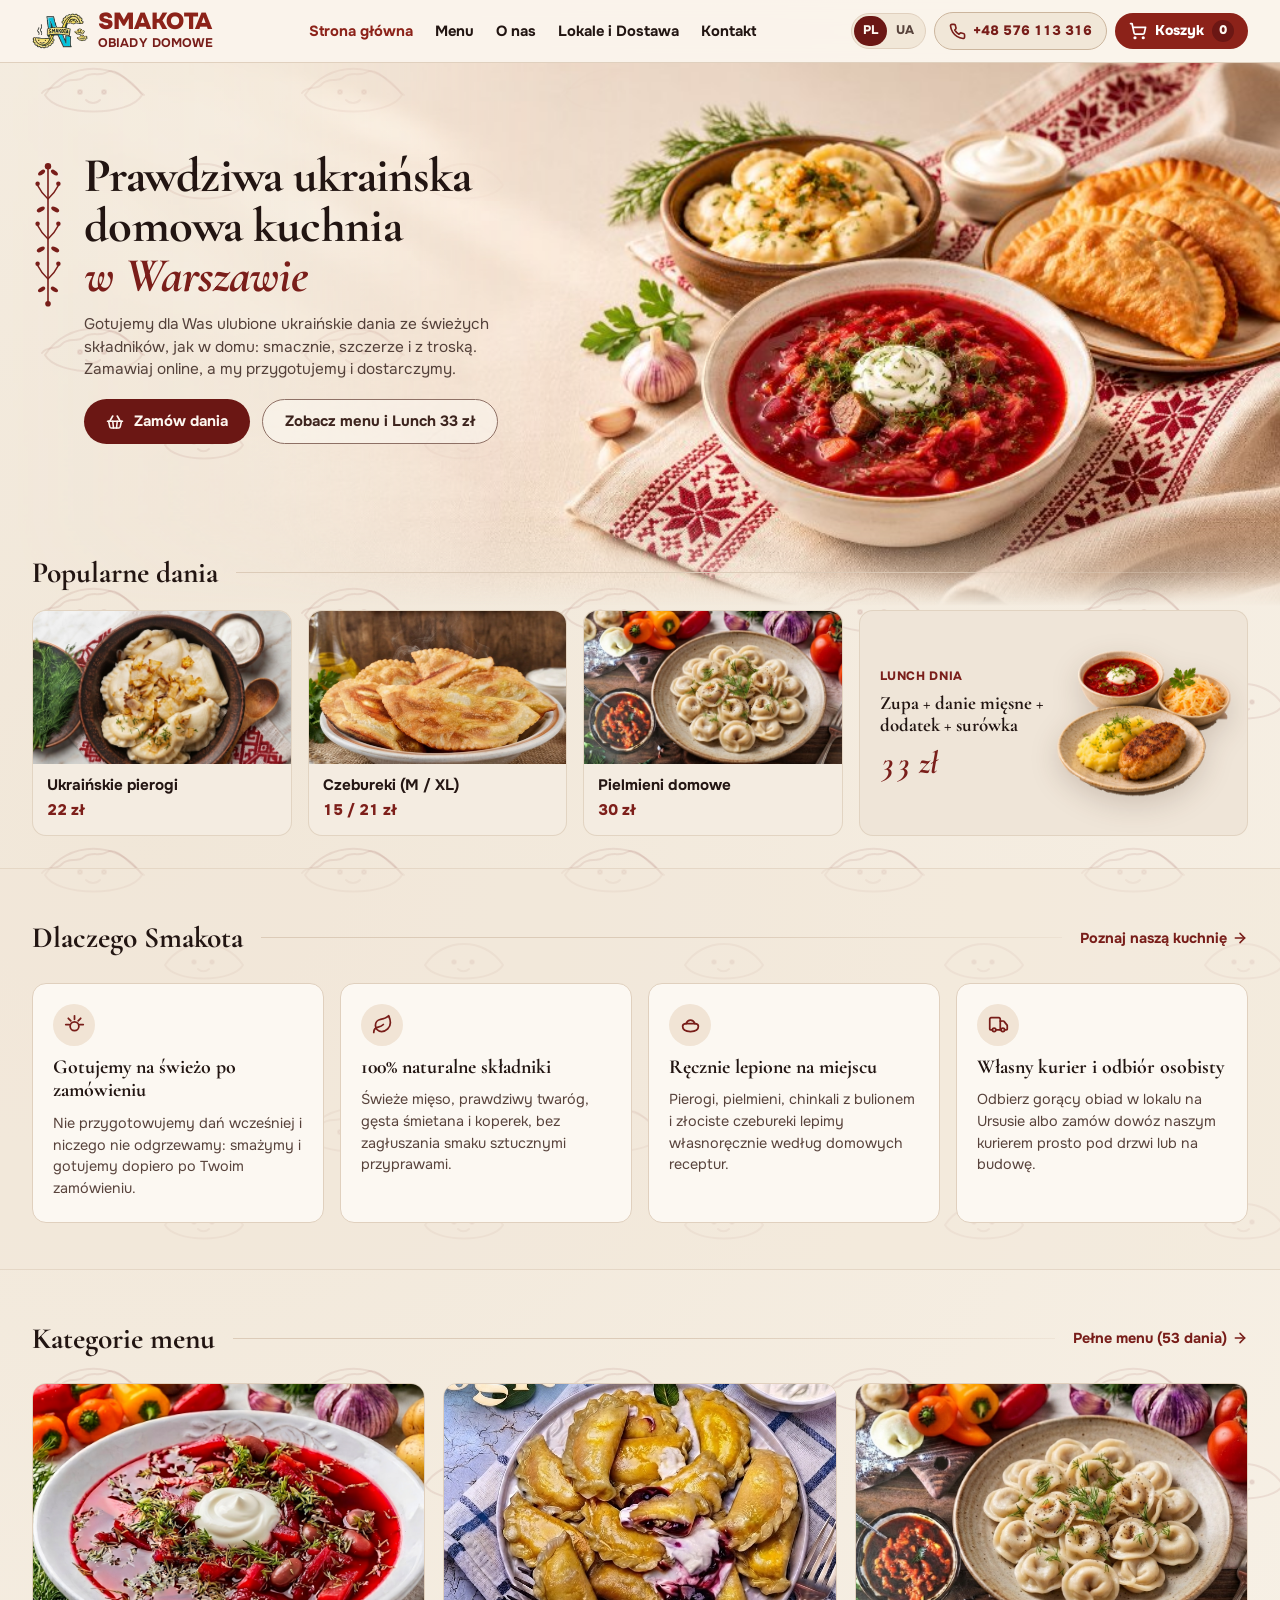
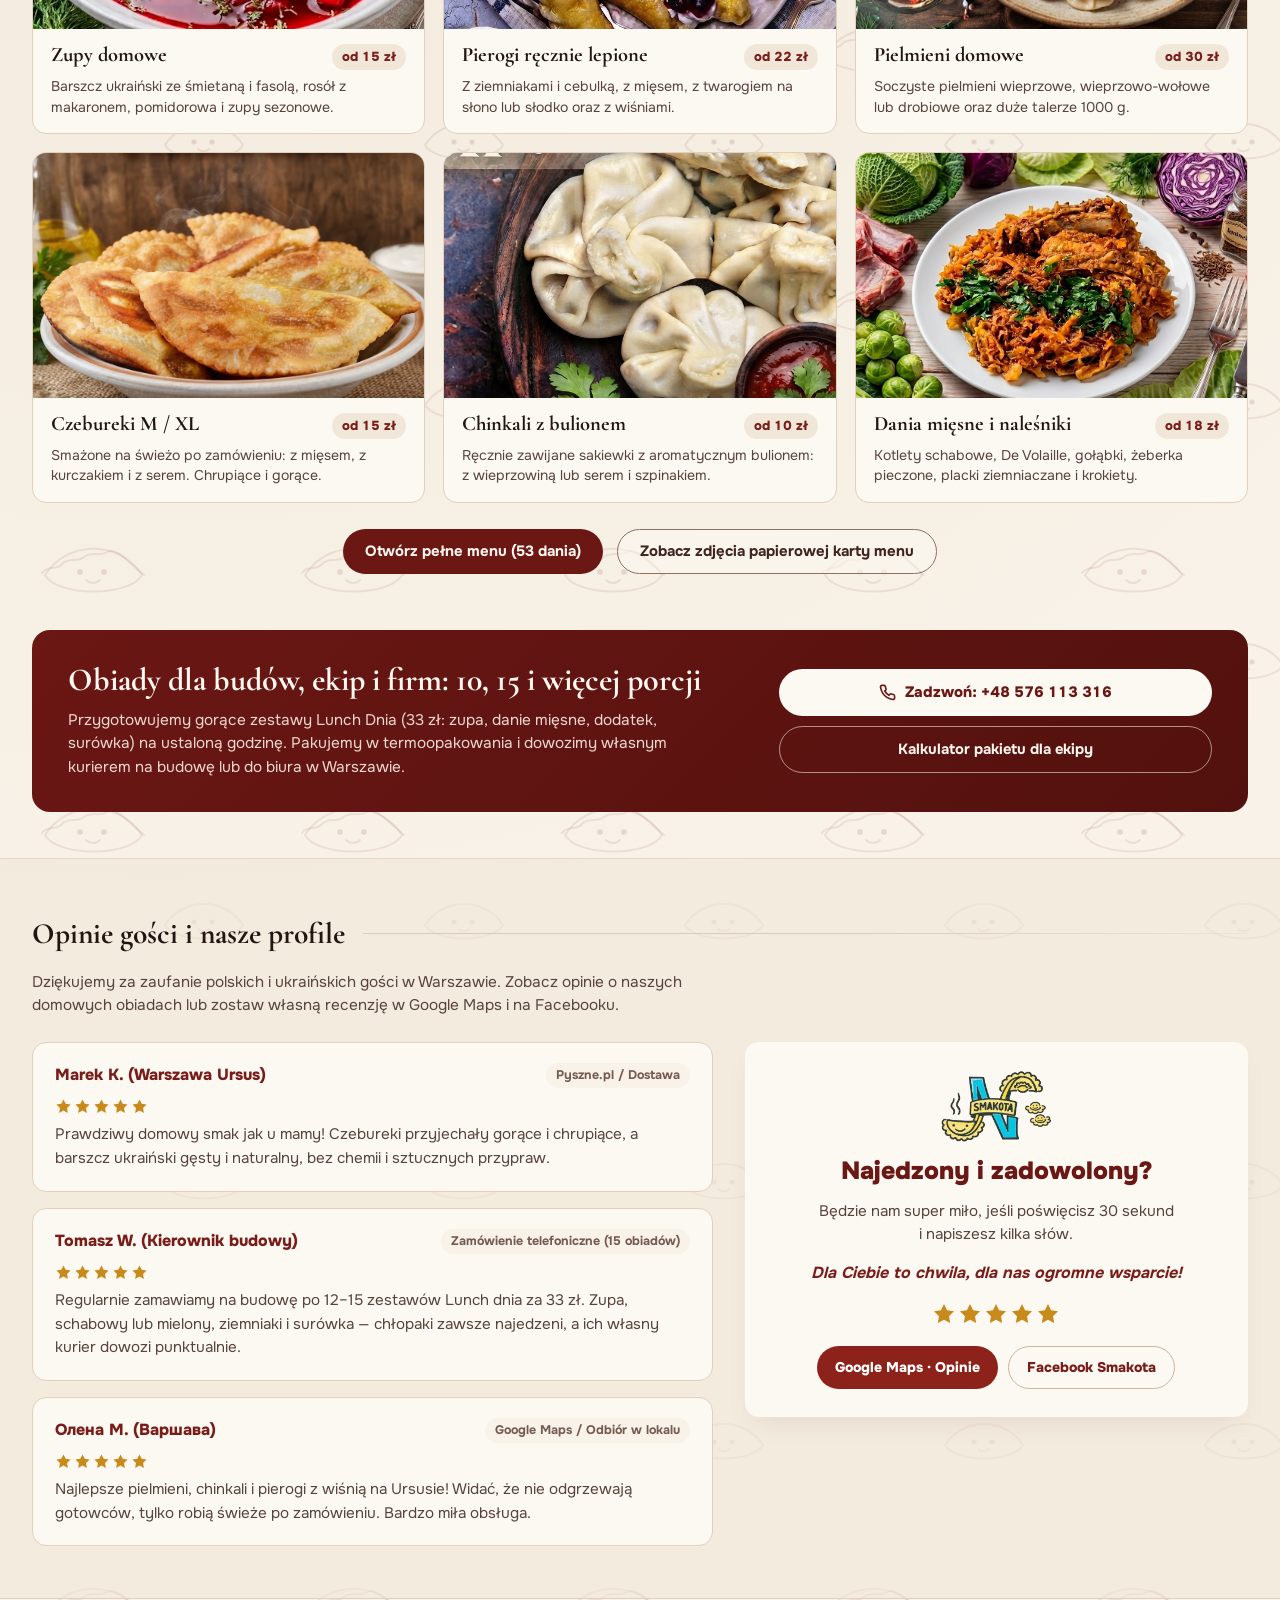
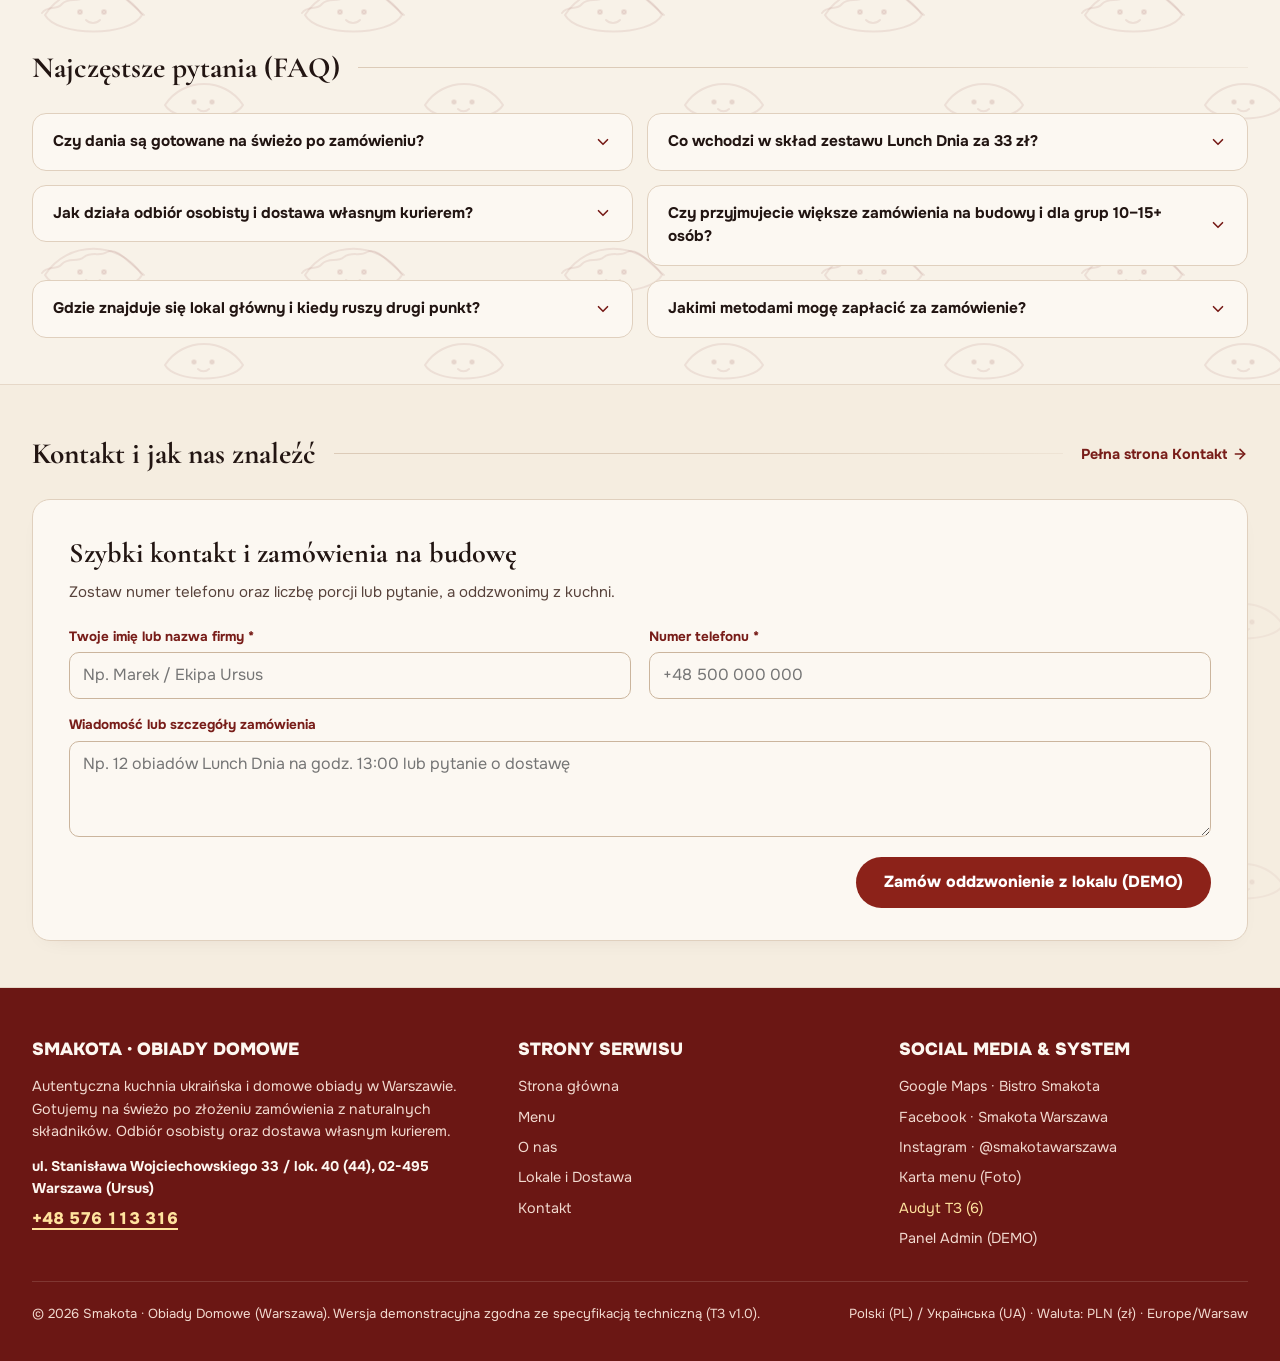
==== commit c6c6a4f3: "feat: checkout page, mobile burger drawer, hero headers & transparent logo - Implement standalone ch" ====
--- a/index.html
+++ b/index.html
@@ -25,8 +25,8 @@
 
       <nav class="main-nav" aria-label="Główna nawigacja">
         <a href="index.html" class="nav-link active" data-i18n="navHome">Strona główna</a>
-        <a href="menu.html" class="nav-link" data-i18n="navMenu">Menu i Lunch</a>
-        <a href="about.html" class="nav-link" data-i18n="navAbout">O nas i Dla budów</a>
+        <a href="menu.html" class="nav-link" data-i18n="navMenu">Menu</a>
+        <a href="about.html" class="nav-link" data-i18n="navAbout">O nas</a>
         <a href="locations.html" class="nav-link" data-i18n="navLocations">Lokale i Dostawa</a>
         <a href="contact.html" class="nav-link" data-i18n="navContact">Kontakt</a>
       </nav>
@@ -162,7 +162,7 @@
               <div class="p4-lunch-price tabular-nums">33 zł</div>
             </div>
             <div class="p4-lunch-visual">
-              <img src="img/lunch-combo.jpg" alt="Lunch dnia: barszcz, kotlet z puree ziemniaczanym i surówka" width="466" height="375" />
+              <img src="img/lunch-combo.png" alt="Lunch dnia: barszcz, kotlet z puree ziemniaczanym i surówka" width="806" height="680" />
             </div>
           </a>
         </div>
@@ -469,99 +469,41 @@
           </a>
         </div>
 
-        <div class="home-contact-grid">
-          <div class="home-contact-info-card">
-            <div>
-              <div style="display: flex; align-items: center; justify-content: space-between; gap: 10px; flex-wrap: wrap; margin-bottom: 14px;">
-                <h3 style="font-family: var(--font-serif-folk); font-size: 1.48rem; font-weight: 700; color: var(--ink-primary);">
-                  Smakota · Ursus
-                </h3>
-                <span class="branch-status-badge active" data-i18n="homeBranchBadgeActive">
-                  Aktywny · Przyjmuje zamówienia
-                </span>
-              </div>
-
-              <div class="home-contact-list">
-                <div class="home-contact-row">
-                  <span class="home-contact-row-icon">
-                    <svg width="17" height="17" viewBox="0 0 24 24" fill="none" stroke="currentColor" stroke-width="2.1" stroke-linecap="round" stroke-linejoin="round" aria-hidden="true"><path d="M20 10c0 6-8 12-8 12s-8-6-8-12a8 8 0 0 1 16 0Z"/><circle cx="12" cy="10" r="3"/></svg>
-                  </span>
-                  <div>
-                    <div style="font-size: 0.8rem; font-weight: 700; color: var(--ink-muted);" data-i18n="contactAddressLabel">Adres lokalu:</div>
-                    <div style="font-weight: 700; font-size: 0.94rem; color: var(--ink-primary);" data-i18n="homeAddressValue">
-                      ul. Stanisława Wojciechowskiego 33 / lok. 40 (w Google Maps: lok. 44), 02-495 Warszawa
-                    </div>
-                  </div>
-                </div>
-
-                <div class="home-contact-row">
-                  <span class="home-contact-row-icon">
-                    <svg width="17" height="17" viewBox="0 0 24 24" fill="none" stroke="currentColor" stroke-width="2.1" stroke-linecap="round" stroke-linejoin="round" aria-hidden="true"><path d="M22 16.92v3a2 2 0 0 1-2.18 2 19.79 19.79 0 0 1-8.63-3.07 19.5 19.5 0 0 1-6-6 19.79 19.79 0 0 1-3.07-8.67A2 2 0 0 1 4.11 2h3a2 2 0 0 1 2 1.72 12.84 12.84 0 0 0 .7 2.81 2 2 0 0 1-.45 2.11L8.09 9.91a16 16 0 0 0 6 6l1.27-1.27a2 2 0 0 1 2.11-.45 12.84 12.84 0 0 0 2.81.7A2 2 0 0 1 22 16.92z"/></svg>
-                  </span>
-                  <div>
-                    <div style="font-size: 0.8rem; font-weight: 700; color: var(--ink-muted);" data-i18n="contactPhoneLabel">Telefon do zamówień (Lokal Ursus):</div>
-                    <a href="tel:+48576113316" class="phone-link" style="font-weight: 800; font-size: 1.08rem; color: var(--ink-burgundy); text-decoration: none;">+48 576 113 316</a>
-                  </div>
-                </div>
-
-                <div class="home-contact-row">
-                  <span class="home-contact-row-icon">
-                    <svg width="17" height="17" viewBox="0 0 24 24" fill="none" stroke="currentColor" stroke-width="2.1" stroke-linecap="round" stroke-linejoin="round" aria-hidden="true"><circle cx="12" cy="12" r="10"/><polyline points="12 6 12 12 16 14"/></svg>
-                  </span>
-                  <div>
-                    <div style="font-size: 0.8rem; font-weight: 700; color: var(--ink-muted);" data-i18n="contactHoursLabel">Godziny otwarcia:</div>
-                    <div style="font-weight: 600; font-size: 0.92rem; color: var(--ink-primary);" data-i18n="homeHoursValue">Pon–Czw: 11:00–20:00 · Pt–Ndz: 10:00–20:30</div>
-                  </div>
-                </div>
-              </div>
-
-              <div style="margin-top: 16px; padding: 12px 14px; border-radius: 10px; background-color: var(--bg-parchment-deep); border: 1px solid var(--border-warm); font-size: 0.85rem; color: var(--ink-secondary);">
-                <strong style="color: var(--ink-burgundy);" data-i18n="homeBranch2Title">Smakota Lokal #2 (Otwarcie wkrótce):</strong>
-                <span data-i18n="homeBranch2Note">Drugi punkt w Warszawie w trakcie konfiguracji przed otwarciem.</span>
-                <a href="locations.html" style="font-weight: 700; margin-left: 4px;" data-i18n="homeLocationsBtn">Sprawdź lokale i strefy dostawy</a>
-              </div>
-            </div>
-
-            <div class="home-contact-socials">
-              <a href="https://share.google/1MwYUzSfKmWTu60fy" target="_blank" rel="noopener noreferrer" class="home-social-pill">Google Maps</a>
-              <a href="https://www.facebook.com/profile.php?id=61577930057347" target="_blank" rel="noopener noreferrer" class="home-social-pill">Facebook</a>
-              <a href="https://www.instagram.com/smakotawarszawa/" target="_blank" rel="noopener noreferrer" class="home-social-pill">Instagram @smakotawarszawa</a>
-            </div>
+        <div class="home-contact-form-card">
+          <div class="home-contact-form-head">
+            <h3 class="home-contact-form-title" data-i18n="homeQuickFormTitle">
+              Szybki kontakt i zamówienia na budowę
+            </h3>
+            <p class="home-contact-form-sub" data-i18n="homeQuickFormSub">
+              Zostaw numer telefonu oraz liczbę porcji lub pytanie, a oddzwonimy z kuchni.
+            </p>
           </div>
 
-          <div class="home-contact-form-card">
-            <div>
-              <h3 style="font-family: var(--font-serif-folk); font-size: 1.48rem; font-weight: 700; color: var(--ink-primary); margin-bottom: 6px;" data-i18n="homeQuickFormTitle">
-                Szybki kontakt i zamówienia na budowę
-              </h3>
-              <p style="font-size: 0.88rem; color: var(--ink-secondary); margin-bottom: 16px;" data-i18n="homeQuickFormSub">
-                Zostaw numer telefonu oraz liczbę porcji lub pytanie, a oddzwonimy z kuchni.
-              </p>
-
-              <form id="homeQuickContactForm" novalidate style="display: flex; flex-direction: column; gap: 12px;">
-                <div class="form-field">
-                  <label for="homeCntName" data-i18n="contactNameLabel">Twoje imię lub nazwa firmy *</label>
-                  <input type="text" id="homeCntName" class="form-input" required placeholder="Np. Marek / Ekipa Ursus" />
-                </div>
-
-                <div class="form-field">
-                  <label for="homeCntPhone" data-i18n="contactPhoneInputLabel">Numer telefonu *</label>
-                  <input type="tel" id="homeCntPhone" class="form-input" required placeholder="+48 500 000 000" />
-                </div>
-
-                <div class="form-field">
-                  <label for="homeCntMsg" data-i18n="contactMsgLabel">Wiadomość lub szczegóły zamówienia</label>
-                  <textarea id="homeCntMsg" class="form-input" rows="2" placeholder="Np. 12 obiadów Lunch Dnia na godz. 13:00 lub pytanie o dostawę"></textarea>
-                </div>
-
-                <div id="homeCntFeedback" style="display: none; font-size: 0.86rem; font-weight: 700;"></div>
-
-                <button type="submit" class="btn-primary" style="width: 100%; padding: 12px 18px;" data-i18n="homeQuickSubmitBtn">
-                  Zamów oddzwonienie z lokalu (DEMO)
-                </button>
-              </form>
-            </div>
-          </div>
+          <form id="homeQuickContactForm" class="home-contact-form-wide" novalidate>
+            <div class="home-contact-fields-row">
+              <div class="form-field">
+                <label for="homeCntName" data-i18n="contactNameLabel">Twoje imię lub nazwa firmy *</label>
+                <input type="text" id="homeCntName" class="form-input" required placeholder="Np. Marek / Ekipa Ursus" />
+              </div>
+
+              <div class="form-field">
+                <label for="homeCntPhone" data-i18n="contactPhoneInputLabel">Numer telefonu *</label>
+                <input type="tel" id="homeCntPhone" class="form-input" required placeholder="+48 500 000 000" />
+              </div>
+            </div>
+
+            <div class="form-field">
+              <label for="homeCntMsg" data-i18n="contactMsgLabel">Wiadomość lub szczegóły zamówienia</label>
+              <textarea id="homeCntMsg" class="form-input" rows="3" placeholder="Np. 12 obiadów Lunch Dnia na godz. 13:00 lub pytanie o dostawę"></textarea>
+            </div>
+
+            <div class="home-contact-form-footer">
+              <div id="homeCntFeedback" class="home-contact-feedback" style="display: none;"></div>
+              <button type="submit" class="btn-primary home-contact-submit-btn" data-i18n="homeQuickSubmitBtn">
+                Zamów oddzwonienie z lokalu (DEMO)
+              </button>
+            </div>
+          </form>
         </div>
       </div>
     </section>
@@ -588,8 +530,8 @@
           <h3 class="footer-heading" data-i18n="footerNavTitle">Strony serwisu</h3>
           <ul class="footer-links">
             <li><a href="index.html" data-i18n="navHome">Strona główna</a></li>
-            <li><a href="menu.html" data-i18n="navMenu">Menu i Lunch 33 zł</a></li>
-            <li><a href="about.html" data-i18n="navAbout">O nas i Dla budów (10–15+)</a></li>
+            <li><a href="menu.html" data-i18n="navMenu">Menu</a></li>
+            <li><a href="about.html" data-i18n="navAbout">O nas</a></li>
             <li><a href="locations.html" data-i18n="navLocations">Lokale i Dostawa</a></li>
             <li><a href="contact.html" data-i18n="navContact">Kontakt</a></li>
           </ul>
--- a/styles.css
+++ b/styles.css
@@ -153,13 +153,6 @@
     radial-gradient(circle at 12% 18%, rgba(232, 217, 197, 0.45) 0%, transparent 45%);
   color: var(--ink-primary);
   overflow-x: clip;
-  padding-bottom: 76px;
-}
-
-@media (min-width: 960px) {
-  body {
-    padding-bottom: 0;
-  }
 }
 
 .container {
@@ -1970,7 +1963,13 @@
 .site-footer {
   background-color: var(--surface-stamp);
   color: var(--ink-on-burgundy);
-  padding: 48px 0 36px;
+  padding: 44px 0 96px;
+}
+
+@media (min-width: 960px) {
+  .site-footer {
+    padding: 48px 0 36px;
+  }
 }
 
 .footer-grid {
@@ -2166,6 +2165,25 @@
   gap: 12px;
 }
 
+.cart-item-thumb {
+  width: 58px;
+  height: 48px;
+  flex-shrink: 0;
+  border-radius: 10px;
+  object-fit: cover;
+  background-color: var(--bg-parchment-deep);
+  border: 1px solid rgba(139, 69, 44, 0.14);
+}
+
+.cart-item-price-line {
+  display: flex;
+  flex-wrap: wrap;
+  align-items: baseline;
+  gap: 2px 6px;
+  font-size: 0.8rem;
+  color: var(--ink-secondary);
+}
+
 .qty-controls {
   display: inline-flex;
   align-items: center;
@@ -2401,27 +2419,30 @@
   width: 100%;
   background: transparent;
   padding: 0;
+  min-height: 375px;
+  display: flex;
+  align-items: center;
   overflow: hidden;
 }
 
 @media (min-width: 960px) {
   .p4-hero {
-    min-height: clamp(380px, 51vh, 505px);
-    display: flex;
-    align-items: center;
+    min-height: clamp(420px, 53vh, 550px);
+    overflow-x: clip;
+    overflow-y: visible;
   }
 }
 
 .p4-hero > .container {
   position: relative;
-  z-index: 2;
+  z-index: 3;
   width: 100%;
 }
 
 .p4-hero-copy {
   position: relative;
-  z-index: 2;
-  padding: 26px 0 16px;
+  z-index: 3;
+  padding: 32px 0 34px;
   display: flex;
   align-items: flex-start;
   gap: 16px;
@@ -2430,14 +2451,14 @@
 
 @media (min-width: 960px) {
   .p4-hero-copy {
-    padding: 36px 0 36px;
-    max-width: 540px;
+    padding: 38px 0 46px;
+    max-width: 550px;
   }
 }
 
 @media (min-width: 1200px) {
   .p4-hero-copy {
-    max-width: 585px;
+    max-width: 600px;
     gap: 20px;
   }
 }
@@ -2459,7 +2480,7 @@
 .p4-hero-title {
   font-family: 'Cormorant Garamond', 'Yeseva One', Georgia, serif;
   font-weight: 700;
-  font-size: clamp(2.1rem, 3.55vw, 3.35rem);
+  font-size: clamp(2.2rem, 3.8vw, 3.6rem);
   line-height: 1.03;
   color: #221512;
   margin-bottom: 12px;
@@ -2530,13 +2551,36 @@
   color: #6B1714;
 }
 
+@media (max-width: 959px) {
+  .p4-hero-subtitle {
+    color: #3A2721;
+  }
+
+  .p4-btn-outline {
+    background-color: rgba(252, 248, 242, 0.88);
+    backdrop-filter: blur(4px);
+  }
+}
+
 .p4-hero-visual {
-  position: relative;
+  position: absolute;
+  inset: 0;
   width: 100%;
-  height: 285px;
-  margin-top: 4px;
+  height: 100%;
+  margin-top: 0;
+  z-index: 1;
   display: flex;
   align-items: stretch;
+  pointer-events: none;
+}
+
+.p4-hero-visual::after {
+  content: "";
+  position: absolute;
+  inset: 0;
+  background:
+    linear-gradient(to top, rgba(248, 242, 232, 0.96) 0%, rgba(248, 242, 232, 0.12) 22%, transparent 40%),
+    linear-gradient(100deg, rgba(248, 242, 232, 0.93) 0%, rgba(248, 242, 232, 0.84) 46%, rgba(248, 242, 232, 0.46) 78%, rgba(248, 242, 232, 0.24) 100%);
   pointer-events: none;
 }
 
@@ -2544,48 +2588,47 @@
   width: 100%;
   height: 100%;
   object-fit: cover;
-  object-position: 92% center;
-  -webkit-mask-image: linear-gradient(to bottom, transparent 0%, #000 14%, #000 85%, transparent 100%);
-  mask-image: linear-gradient(to bottom, transparent 0%, #000 14%, #000 85%, transparent 100%);
+  object-position: 82% 55%;
 }
 
 @media (min-width: 960px) {
   .p4-hero-visual {
     position: absolute;
     top: 0;
+    left: 0;
     right: 0;
-    bottom: 0;
-    width: clamp(720px, 76vw, 1150px);
-    height: 100%;
+    bottom: -66px;
+    width: 100%;
+    height: auto;
     margin-top: 0;
     z-index: 1;
   }
 
+  .p4-hero-visual::after {
+    display: none;
+  }
+
   .p4-hero-visual img {
+    width: 100%;
+    height: 100%;
     object-fit: cover;
-    object-position: 100% 50%;
+    object-position: 96% 48%;
     -webkit-mask-image:
-      linear-gradient(to right, transparent 0%, rgba(0, 0, 0, 0.45) 18%, #000 36%, #000 100%),
-      linear-gradient(to top, transparent 0%, rgba(0, 0, 0, 0.72) 8%, #000 20%, #000 100%);
+      linear-gradient(to right, transparent 0%, rgba(0, 0, 0, 0.22) 22%, rgba(0, 0, 0, 0.8) 38%, #000 50%, #000 100%),
+      linear-gradient(to top, transparent 0%, rgba(0, 0, 0, 0.6) 6%, #000 16%, #000 100%);
     -webkit-mask-composite: source-in;
     mask-image:
-      linear-gradient(to right, transparent 0%, rgba(0, 0, 0, 0.45) 18%, #000 36%, #000 100%),
-      linear-gradient(to top, transparent 0%, rgba(0, 0, 0, 0.72) 8%, #000 20%, #000 100%);
+      linear-gradient(to right, transparent 0%, rgba(0, 0, 0, 0.22) 22%, rgba(0, 0, 0, 0.8) 38%, #000 50%, #000 100%),
+      linear-gradient(to top, transparent 0%, rgba(0, 0, 0, 0.6) 6%, #000 16%, #000 100%);
     mask-composite: intersect;
-  }
-}
-
-@media (min-width: 1520px) {
-  .p4-hero-visual {
-    width: 1200px;
   }
 }
 
 /* Popular Dishes Row Matching Photo 4 (Fits with Hero in first desktop screen) */
 .p4-popular-section {
-  padding: 8px 0 32px;
+  padding: 10px 0 32px;
   position: relative;
-  z-index: 2;
+  z-index: 3;
 }
 
 .p4-section-header {
@@ -2606,7 +2649,7 @@
 .p4-section-rule {
   flex: 1;
   height: 1px;
-  background-color: #DCCBB8;
+  background: linear-gradient(to right, #DCCBB8 0%, #DCCBB8 55%, rgba(220, 203, 184, 0.28) 100%);
 }
 
 .home-section-link {
@@ -2758,20 +2801,11 @@
 
 .p4-lunch-visual img {
   width: 100%;
-  max-width: 225px;
-  max-height: 175px;
+  max-width: 245px;
+  max-height: 185px;
   height: auto;
   object-fit: contain;
-  mix-blend-mode: multiply;
-  filter: brightness(1.07) contrast(1.02);
-  -webkit-mask-image:
-    linear-gradient(to right, transparent 0%, #000 18%, #000 92%, transparent 100%),
-    linear-gradient(to bottom, transparent 0%, #000 12%, #000 88%, transparent 100%);
-  -webkit-mask-composite: source-in;
-  mask-image:
-    linear-gradient(to right, transparent 0%, #000 18%, #000 92%, transparent 100%),
-    linear-gradient(to bottom, transparent 0%, #000 12%, #000 88%, transparent 100%);
-  mask-composite: intersect;
+  filter: drop-shadow(0 10px 14px rgba(58, 22, 14, 0.16));
 }
 
 /* ==========================================================================
@@ -3100,80 +3134,83 @@
   border-top: 1px solid rgba(224, 208, 190, 0.55);
 }
 
-/* Homepage Contacts & Location Block */
-.home-contact-grid {
+/* Homepage Contacts & Full-Width Callback Form */
+.home-contact-form-card {
+  width: 100%;
+  margin-top: 22px;
+  background-color: var(--bg-card);
+  border: 1px solid var(--border-warm);
+  border-radius: 18px;
+  padding: 32px 36px;
+  box-shadow: 0 8px 24px -16px rgba(58, 20, 14, 0.14);
+}
+
+.home-contact-form-head {
+  margin-bottom: 22px;
+}
+
+.home-contact-form-title {
+  font-family: var(--font-serif-folk);
+  font-size: clamp(1.5rem, 2.2vw, 1.85rem);
+  font-weight: 700;
+  color: var(--ink-primary);
+  margin-bottom: 6px;
+}
+
+.home-contact-form-sub {
+  font-size: 0.94rem;
+  color: var(--ink-secondary);
+  margin-bottom: 0;
+}
+
+.home-contact-form-wide {
+  display: flex;
+  flex-direction: column;
+  gap: 16px;
+}
+
+.home-contact-form-wide .form-field {
+  margin-bottom: 0;
+}
+
+.home-contact-fields-row {
   display: grid;
   grid-template-columns: minmax(0, 1fr);
-  gap: 24px;
-  margin-top: 22px;
-  align-items: stretch;
-}
-
-@media (min-width: 920px) {
-  .home-contact-grid {
-    grid-template-columns: 1.08fr 0.92fr;
-  }
-}
-
-.home-contact-info-card,
-.home-contact-form-card {
-  background-color: var(--bg-card);
-  border: 1px solid var(--border-warm);
-  border-radius: 16px;
-  padding: 26px 28px;
-  display: flex;
-  flex-direction: column;
+  gap: 16px;
+}
+
+@media (min-width: 720px) {
+  .home-contact-fields-row {
+    grid-template-columns: repeat(2, minmax(0, 1fr));
+    gap: 18px;
+  }
+}
+
+.home-contact-form-footer {
+  display: flex;
+  flex-wrap: wrap;
+  align-items: center;
   justify-content: space-between;
-  gap: 18px;
-}
-
-.home-contact-list {
-  display: flex;
-  flex-direction: column;
   gap: 14px;
-}
-
-.home-contact-row {
-  display: flex;
-  align-items: flex-start;
-  gap: 12px;
-}
-
-.home-contact-row-icon {
-  width: 36px;
-  height: 36px;
-  border-radius: 10px;
-  background-color: var(--bg-parchment-deep);
-  color: var(--ink-burgundy);
-  display: inline-flex;
-  align-items: center;
-  justify-content: center;
-  flex-shrink: 0;
-}
-
-.home-contact-socials {
-  display: flex;
-  flex-wrap: wrap;
-  gap: 10px;
-}
-
-.home-social-pill {
-  display: inline-flex;
-  align-items: center;
-  gap: 7px;
-  padding: 8px 14px;
-  border-radius: var(--radius-pill);
-  background-color: var(--bg-parchment-deep);
-  border: 1px solid var(--border-warm-strong);
-  color: var(--ink-burgundy);
-  font-size: 0.84rem;
-  font-weight: 700;
-  text-decoration: none;
-  transition: background-color 0.2s var(--ease-out-expo);
-}
-
-.home-social-pill:hover {
-  background-color: var(--bg-dough);
+  margin-top: 4px;
+}
+
+.home-contact-feedback {
+  font-size: 0.88rem;
+  font-weight: 700;
+}
+
+.home-contact-submit-btn {
+  width: 100%;
+  padding: 13px 28px;
+}
+
+@media (min-width: 720px) {
+  .home-contact-submit-btn {
+    width: auto;
+    min-width: 280px;
+    margin-left: auto;
+  }
 }
 
 /* ==========================================================================
@@ -3183,15 +3220,16 @@
 .m1-hero {
   position: relative;
   width: 100%;
+  height: 224px;
+  display: flex;
+  align-items: center;
   background-color: #F5ECE1;
   overflow: hidden;
 }
 
 @media (min-width: 900px) {
   .m1-hero {
-    min-height: clamp(232px, 28vh, 285px);
-    display: flex;
-    align-items: center;
+    height: 260px;
   }
 }
 
@@ -3202,7 +3240,7 @@
 }
 
 .m1-hero-content {
-  max-width: 510px;
+  max-width: 540px;
   padding: 24px 0 18px;
 }
 
@@ -3210,24 +3248,6 @@
   .m1-hero-content {
     padding: 22px 0;
   }
-}
-
-.m1-hero-eyebrow {
-  display: inline-flex;
-  align-items: center;
-  gap: 14px;
-  font-size: 0.78rem;
-  font-weight: 700;
-  letter-spacing: 0.1em;
-  text-transform: uppercase;
-  color: #7A1E1A;
-  margin-bottom: 12px;
-}
-
-.m1-hero-eyebrow-line {
-  width: 48px;
-  height: 1px;
-  background-color: #CEBCA9;
 }
 
 .m1-hero-title {
@@ -3244,13 +3264,23 @@
   font-size: 0.96rem;
   line-height: 1.5;
   color: #5C4940;
-  max-width: 34ch;
+  max-width: 42ch;
 }
 
 .m1-hero-visual {
-  position: relative;
+  position: absolute;
+  inset: 0;
   width: 100%;
-  height: 220px;
+  height: 100%;
+  z-index: 1;
+  pointer-events: none;
+}
+
+.m1-hero-visual::after {
+  content: "";
+  position: absolute;
+  inset: 0;
+  background: linear-gradient(96deg, rgba(245, 236, 225, 0.94) 0%, rgba(245, 236, 225, 0.85) 46%, rgba(245, 236, 225, 0.44) 76%, rgba(245, 236, 225, 0.20) 100%);
   pointer-events: none;
 }
 
@@ -3258,13 +3288,14 @@
   width: 100%;
   height: 100%;
   object-fit: cover;
-  object-position: 85% 22%;
+  object-position: 82% 35%;
 }
 
 @media (min-width: 900px) {
   .m1-hero-visual {
     position: absolute;
     top: 0;
+    left: auto;
     right: 0;
     bottom: 0;
     width: clamp(500px, 50vw, 720px);
@@ -3272,6 +3303,10 @@
     z-index: 1;
   }
 
+  .m1-hero-visual::after {
+    display: none;
+  }
+
   .m1-hero-visual img {
     object-fit: cover;
     object-position: 100% 18%;
@@ -3283,6 +3318,30 @@
 @media (min-width: 1520px) {
   .m1-hero-visual {
     width: 760px;
+  }
+}
+
+.m1-hero--locations {
+  border-bottom: 1px solid #E5D7C6;
+}
+
+.m1-hero--locations .m1-hero-visual img {
+  object-position: 86% 50%;
+}
+
+@media (min-width: 900px) {
+  .m1-hero--locations .m1-hero-visual {
+    width: clamp(540px, 55vw, 820px);
+  }
+
+  .m1-hero--locations .m1-hero-visual img {
+    object-position: 100% 50%;
+  }
+}
+
+@media (min-width: 1520px) {
+  .m1-hero--locations .m1-hero-visual {
+    width: 840px;
   }
 }
 
@@ -4126,6 +4185,125 @@
    19. LOCATIONS PAGE — 1:1 EDITORIAL DESIGN
    ========================================================================== */
 
+.l1-hero {
+  position: relative;
+  width: 100%;
+  height: 224px;
+  display: flex;
+  align-items: center;
+  background-color: #F4EADF;
+  border-bottom: 1px solid #E5D7C6;
+  overflow: hidden;
+}
+
+@media (min-width: 900px) {
+  .l1-hero {
+    height: 260px;
+  }
+}
+
+.l1-hero > .container {
+  position: relative;
+  z-index: 2;
+  width: 100%;
+}
+
+.l1-hero-content {
+  max-width: 540px;
+  padding: 24px 0 18px;
+}
+
+@media (min-width: 900px) {
+  .l1-hero-content {
+    padding: 22px 0;
+  }
+}
+
+.l1-hero-visual {
+  position: absolute;
+  inset: 0;
+  width: 100%;
+  height: 100%;
+  z-index: 1;
+  pointer-events: none;
+}
+
+.l1-hero-visual::after {
+  content: "";
+  position: absolute;
+  inset: 0;
+  background: linear-gradient(
+    96deg,
+    rgba(244, 234, 223, 0.94) 0%,
+    rgba(244, 234, 223, 0.85) 48%,
+    rgba(244, 234, 223, 0.42) 78%,
+    rgba(244, 234, 223, 0.18) 100%
+  );
+  pointer-events: none;
+}
+
+.l1-hero-visual img {
+  width: 100%;
+  height: 100%;
+  object-fit: cover;
+  object-position: 90% center;
+  display: block;
+}
+
+@media (min-width: 900px) {
+  .l1-hero-visual {
+    position: absolute;
+    inset: 0;
+    height: 100%;
+    z-index: 1;
+  }
+
+  .l1-hero-visual img {
+    object-position: 88% center;
+  }
+
+  .l1-hero-visual::after {
+    content: "";
+    position: absolute;
+    inset: 0;
+    background: linear-gradient(
+      to right,
+      rgba(244, 234, 223, 0.94) 0%,
+      rgba(244, 234, 223, 0.78) 32%,
+      rgba(244, 234, 223, 0.12) 52%,
+      transparent 66%
+    );
+    pointer-events: none;
+  }
+}
+
+.a1-hero .l1-hero-visual img {
+  object-position: 78% center;
+}
+
+@media (min-width: 900px) {
+  .a1-hero .l1-hero-visual img {
+    object-position: 86% center;
+  }
+
+  .a1-hero .l1-hero-visual::after {
+    background: linear-gradient(
+      to right,
+      rgba(244, 234, 223, 0.94) 0%,
+      rgba(244, 234, 223, 0.78) 28%,
+      rgba(244, 234, 223, 0.14) 44%,
+      transparent 56%
+    );
+  }
+}
+
+@media (min-width: 1520px) {
+  .a1-hero .l1-hero-visual {
+    left: auto;
+    width: 1520px;
+  }
+}
+
 .l1-locations-section {
   padding: 20px 0 32px;
 }
@@ -4568,123 +4746,291 @@
 }
 
 .mobile-nav-drawer {
-  width: min(350px, 88vw);
+  width: min(340px, 86vw);
   height: 100%;
-  background-color: var(--bg-parchment);
+  background-color: #FAF4EA;
   box-shadow: var(--shadow-elevated);
   display: flex;
   flex-direction: column;
   overflow-y: auto;
 }
 
+.mobile-nav-header {
+  background-color: #6B1714;
+  padding: 13px 16px;
+  display: flex;
+  align-items: center;
+  justify-content: space-between;
+  gap: 10px;
+  border-bottom: 1px solid rgba(253, 247, 240, 0.12);
+  flex-shrink: 0;
+}
+
+.mobile-nav-brand {
+  display: flex;
+  align-items: center;
+  gap: 9px;
+  min-width: 0;
+}
+
+.mobile-nav-logo {
+  height: 34px;
+  width: auto;
+  object-fit: contain;
+  flex-shrink: 0;
+  filter: drop-shadow(0 1px 2px rgba(20, 6, 4, 0.28));
+}
+
+.mobile-nav-sep {
+  width: 1px;
+  height: 20px;
+  background-color: rgba(253, 247, 240, 0.30);
+  flex-shrink: 0;
+}
+
+.mobile-nav-wordmark {
+  font-family: var(--font-serif-folk);
+  font-weight: 700;
+  font-size: 1.22rem;
+  letter-spacing: 0.04em;
+  color: #FDF7F0;
+  line-height: 1;
+}
+
+.mobile-nav-subtitle {
+  font-family: var(--font-serif-folk);
+  font-style: italic;
+  font-weight: 600;
+  font-size: 1.12rem;
+  color: #F2D8CB;
+  line-height: 1;
+}
+
+.mobile-nav-close-btn {
+  width: 34px;
+  height: 34px;
+  border-radius: 50%;
+  background-color: rgba(255, 255, 255, 0.14);
+  color: #FDF7F0;
+  display: inline-flex;
+  align-items: center;
+  justify-content: center;
+  flex-shrink: 0;
+  transition: background-color 0.18s var(--ease-out-expo);
+}
+
+.mobile-nav-close-btn:hover {
+  background-color: rgba(255, 255, 255, 0.24);
+}
+
 .mobile-nav-body {
-  padding: 18px;
-  display: flex;
-  flex-direction: column;
-  gap: 16px;
+  position: relative;
+  padding: 14px 20px 22px;
+  display: flex;
+  flex-direction: column;
+  gap: 14px;
   flex: 1;
+  overflow-x: hidden;
+}
+
+.mobile-nav-wheat-bg {
+  position: absolute;
+  top: -4px;
+  right: -10px;
+  width: 142px;
+  height: 152px;
+  color: #B8936C;
+  opacity: 0.42;
+  pointer-events: none;
+  z-index: 0;
+}
+
+.mobile-nav-links,
+.mobile-nav-lang-row,
+.mobile-nav-card,
+.mobile-nav-quick {
+  position: relative;
+  z-index: 1;
 }
 
 .mobile-nav-links {
   display: flex;
   flex-direction: column;
-  gap: 6px;
+  gap: 0;
 }
 
 .mobile-nav-link {
   display: flex;
   align-items: center;
-  padding: 13px 16px;
-  border-radius: 12px;
-  font-size: 1rem;
-  font-weight: 700;
-  color: var(--ink-primary);
+  justify-content: space-between;
+  padding: 10px 2px;
+  border: none;
+  border-bottom: 1px solid rgba(186, 152, 118, 0.32);
+  border-radius: 0;
+  background: transparent;
+  font-family: var(--font-serif-folk);
+  font-size: 1.54rem;
+  font-weight: 700;
+  line-height: 1.18;
+  color: #4A1411;
   text-decoration: none;
-  border: 1px solid transparent;
-  transition: background-color 0.18s var(--ease-out-expo), color 0.18s var(--ease-out-expo);
+  transition: color 0.18s var(--ease-out-expo), padding-left 0.18s var(--ease-out-expo);
+}
+
+.mobile-nav-link:last-child {
+  border-bottom: none;
 }
 
 .mobile-nav-link:hover {
-  background-color: var(--bg-parchment-deep);
+  color: #7A1815;
+  padding-left: 4px;
+}
+
+.mobile-nav-link.active {
+  color: #7A1815;
+  background: transparent;
+}
+
+.mobile-nav-link.active::after {
+  content: "•";
+  color: #7A1815;
+  font-size: 1.15rem;
+  line-height: 1;
+}
+
+.mobile-nav-lang-row {
+  display: flex;
+  align-items: center;
+  justify-content: space-between;
+  padding: 9px 14px;
+  border-radius: 14px;
+  background-color: #F4EAE0;
+  border: 1px solid #E3D3C1;
+}
+
+.mobile-nav-lang-left {
+  display: inline-flex;
+  align-items: center;
+  gap: 10px;
   color: #5E1310;
 }
 
-.mobile-nav-link.active {
-  background-color: #6B1714;
-  color: #FDF7F0;
-}
-
-.mobile-nav-lang-row {
-  display: flex;
-  align-items: center;
-  justify-content: space-between;
-  padding: 12px 14px;
-  border-radius: 12px;
-  background-color: var(--bg-card);
-  border: 1px solid var(--border-warm);
+.mobile-nav-lang-label {
+  font-family: var(--font-serif-folk);
+  font-weight: 700;
+  font-size: 1.08rem;
+  color: #3D1612;
 }
 
 .mobile-nav-card {
-  background-color: var(--bg-card);
-  border: 1px solid var(--border-warm);
-  border-radius: 14px;
-  padding: 14px;
+  background-color: #F4EAE0;
+  border: 1px solid #E3D3C1;
+  border-radius: 16px;
+  padding: 15px 16px;
   display: flex;
   flex-direction: column;
   gap: 10px;
 }
 
-.mobile-nav-label {
+.mobile-nav-branch-title {
+  font-family: var(--font-serif-folk);
+  font-weight: 700;
+  font-size: 1.42rem;
+  color: #5E1310;
+  line-height: 1.15;
+}
+
+.mobile-nav-branch-title em {
+  font-style: italic;
+  font-weight: 600;
+}
+
+.mobile-nav-info-row {
+  display: flex;
+  align-items: flex-start;
+  gap: 9px;
+  color: #5E1310;
+  font-size: 0.85rem;
+  line-height: 1.38;
+}
+
+.mobile-nav-info-row svg {
+  flex-shrink: 0;
+  margin-top: 2px;
+}
+
+.mobile-nav-phone-num {
+  font-weight: 800;
+  font-size: 1.1rem;
+  color: #5E1310;
+  text-decoration: none;
+  line-height: 1.2;
+}
+
+.mobile-nav-hours {
   font-size: 0.78rem;
-  font-weight: 800;
-  text-transform: uppercase;
-  letter-spacing: 0.04em;
   color: var(--ink-muted);
+  margin-top: 2px;
 }
 
 .mobile-nav-call {
+  margin-top: 4px;
   display: inline-flex;
   align-items: center;
   justify-content: center;
-  gap: 8px;
-  padding: 11px 16px;
+  gap: 9px;
+  padding: 12px 18px;
   border-radius: var(--radius-pill);
   background-color: #6B1714;
   color: #FDF7F0;
-  font-weight: 700;
-  font-size: 0.94rem;
+  font-family: var(--font-serif-folk);
+  font-weight: 700;
+  font-size: 1.12rem;
   text-decoration: none;
-}
-
-.mobile-nav-meta {
-  font-size: 0.82rem;
-  line-height: 1.45;
-  color: var(--ink-secondary);
-  display: flex;
-  flex-direction: column;
-  gap: 3px;
+  transition: background-color 0.18s var(--ease-out-expo);
+}
+
+.mobile-nav-call:hover {
+  background-color: #821D19;
+  color: #FFFFFF;
+}
+
+.mobile-nav-call svg {
+  flex-shrink: 0;
 }
 
 .mobile-nav-quick {
   display: flex;
   flex-direction: column;
-  gap: 8px;
-  margin-top: auto;
+  gap: 9px;
+  margin-top: 2px;
 }
 
 .mobile-nav-sec-btn {
   display: inline-flex;
   align-items: center;
   justify-content: center;
-  padding: 10px 14px;
-  border-radius: 10px;
-  border: 1px solid var(--border-warm-strong);
-  background-color: var(--bg-card);
+  gap: 9px;
+  padding: 11px 16px;
+  border-radius: var(--radius-pill);
+  border: 1px solid #DECBB7;
+  background-color: #F4EAE0;
   color: #5E1310;
-  font-size: 0.86rem;
+  font-family: var(--font-serif-folk);
+  font-size: 1.08rem;
   font-weight: 700;
   text-decoration: none;
   text-align: center;
+  transition: background-color 0.18s var(--ease-out-expo), border-color 0.18s var(--ease-out-expo);
+}
+
+.mobile-nav-sec-btn:hover {
+  background-color: #ECE0D2;
+  border-color: #B8936C;
+}
+
+.mobile-nav-sec-btn svg {
+  flex-shrink: 0;
 }
 
 /* Sticky Mobile Bottom Bar Safe Area Polish */
@@ -4696,11 +5042,7 @@
 /* Mobile Narrow Viewport Refinement (< 640px & < 460px) */
 @media (max-width: 639px) {
   .p4-hero-copy {
-    padding: 18px 0 12px;
-  }
-
-  .p4-hero-visual {
-    height: 215px;
+    padding: 26px 0 28px;
   }
 
   .p4-hero-actions {
@@ -4721,6 +5063,30 @@
     white-space: normal;
   }
 
+  .p4-popular-grid {
+    gap: 12px;
+  }
+
+  .p4-dish-img-wrap {
+    aspect-ratio: 16 / 8.8;
+  }
+
+  .p4-lunch-card {
+    grid-template-columns: minmax(0, 1.15fr) minmax(112px, 0.85fr);
+    padding: 14px 12px 14px 16px;
+    gap: 10px;
+  }
+
+  .p4-lunch-heading {
+    font-size: 1.05rem;
+    margin-bottom: 6px;
+  }
+
+  .p4-lunch-visual img {
+    max-width: 134px;
+    max-height: 112px;
+  }
+
   .home-section {
     padding: 34px 0;
   }
@@ -4729,12 +5095,26 @@
     padding: 22px 18px;
   }
 
-  .m1-hero-content {
-    padding: 22px 0 14px;
-  }
-
-  .m1-hero-visual {
-    height: 188px;
+  .home-contact-form-card {
+    padding: 20px 16px;
+    border-radius: 14px;
+  }
+
+  .m1-hero-content,
+  .l1-hero-content {
+    padding: 16px 0;
+    max-width: 88%;
+  }
+
+  .m1-hero-title {
+    font-size: clamp(1.75rem, 6.2vw, 2.2rem);
+    margin-bottom: 8px;
+  }
+
+  .m1-hero-subtitle {
+    font-size: 0.86rem;
+    line-height: 1.4;
+    color: #3D2922;
   }
 
   .m1-cat-list {
@@ -4749,11 +5129,47 @@
     font-size: 0.86rem;
   }
 
+  .m1-popular-section {
+    padding: 18px 0 20px;
+  }
+
+  .m1-dish-img-wrap {
+    aspect-ratio: 16 / 9;
+  }
+
   .m1-toolbar {
     padding: 12px;
     gap: 10px;
   }
 
+  .m1-toolbar-right {
+    width: 100%;
+  }
+
+  .view-mode-group {
+    display: grid;
+    grid-template-columns: repeat(3, minmax(0, 1fr));
+    width: 100%;
+    border-radius: 12px;
+    padding: 4px;
+    gap: 4px;
+  }
+
+  .view-mode-btn {
+    border-radius: 9px;
+    padding: 8px 6px;
+    font-size: 0.76rem;
+    line-height: 1.22;
+    text-align: center;
+    display: flex;
+    align-items: center;
+    justify-content: center;
+  }
+
+  .menu-search-input {
+    font-size: 0.86rem;
+  }
+
   .m1-text-dish-row {
     padding: 12px 14px;
     gap: 10px;
@@ -4773,6 +5189,16 @@
 
   .c1-order-banner {
     padding: 20px 16px;
+  }
+
+  .c1-banner-left {
+    align-items: flex-start;
+    gap: 14px;
+  }
+
+  .c1-banner-icon {
+    width: 44px;
+    height: 44px;
   }
 
   .c1-submit-btn,
@@ -4848,6 +5274,20 @@
     align-items: flex-start;
   }
 
+  .review-card {
+    padding: 16px;
+  }
+
+  .review-card-top {
+    flex-direction: column;
+    align-items: flex-start;
+    gap: 6px;
+  }
+
+  .review-source-tag {
+    font-size: 0.74rem;
+  }
+
   .table-tent-card {
     padding: 24px 18px;
   }
@@ -4866,6 +5306,26 @@
 
   .cart-drawer {
     max-width: 100%;
+  }
+
+  .cart-item-row {
+    padding: 10px 11px;
+    gap: 9px;
+  }
+
+  .cart-item-thumb {
+    width: 50px;
+    height: 42px;
+  }
+
+  .qty-controls {
+    gap: 5px;
+    padding: 3px 6px;
+  }
+
+  .qty-btn {
+    width: 24px;
+    height: 24px;
   }
 }
 
@@ -4916,14 +5376,629 @@
   }
 
   .p4-lunch-card {
+    grid-template-columns: minmax(0, 1.15fr) minmax(104px, 0.85fr);
+    padding: 12px 10px 12px 14px;
+    gap: 8px;
+  }
+
+  .p4-lunch-visual img {
+    max-width: 118px;
+    max-height: 102px;
+  }
+}
+
+/* ==========================================================================
+   21. CHECKOUT PAGE — 1:1 EDITORIAL DESIGN
+   ========================================================================== */
+
+.co-section {
+  padding: 36px 0 72px;
+  min-height: calc(100vh - 240px);
+}
+
+.co-page-header {
+  display: flex;
+  align-items: center;
+  gap: 24px;
+  margin-bottom: 26px;
+}
+
+.co-page-title {
+  font-family: var(--font-serif-folk);
+  font-size: clamp(2rem, 3.6vw, 2.75rem);
+  font-weight: 700;
+  color: var(--ink-burgundy);
+  line-height: 1.08;
+  margin: 0;
+  white-space: nowrap;
+}
+
+.co-title-rule {
+  flex: 1;
+  height: 1px;
+  background-color: rgba(139, 69, 44, 0.24);
+  margin-top: 6px;
+}
+
+.co-layout-grid {
+  display: grid;
+  grid-template-columns: minmax(0, 1.38fr) minmax(320px, 0.96fr);
+  gap: 28px;
+  align-items: start;
+}
+
+.co-left-col {
+  display: flex;
+  flex-direction: column;
+  gap: 20px;
+}
+
+.co-card,
+.co-summary-card,
+.co-status-card {
+  background-color: #FCF7EE;
+  border: 1px solid #E8D8C6;
+  border-radius: 18px;
+  padding: 24px 26px;
+  box-shadow: 0 6px 20px rgba(74, 30, 22, 0.04);
+}
+
+.co-card-title {
+  font-family: var(--font-serif-folk);
+  font-size: 1.44rem;
+  font-weight: 700;
+  color: var(--ink-burgundy);
+  margin: 0 0 16px;
+  line-height: 1.2;
+}
+
+.co-input-grid-2 {
+  display: grid;
+  grid-template-columns: repeat(2, minmax(0, 1fr));
+  gap: 12px;
+  margin-bottom: 12px;
+}
+
+.co-addr-grid {
+  display: grid;
+  grid-template-columns: minmax(0, 1.65fr) minmax(0, 1fr);
+  gap: 12px;
+}
+
+.co-input-wrap {
+  position: relative;
+  display: flex;
+  align-items: center;
+}
+
+.co-input-icon {
+  position: absolute;
+  left: 14px;
+  color: #7D5B4B;
+  pointer-events: none;
+  display: inline-flex;
+  align-items: center;
+  justify-content: center;
+}
+
+.co-input {
+  width: 100%;
+  height: 46px;
+  padding: 0 14px;
+  border-radius: 10px;
+  border: 1px solid #E5D4C1;
+  background-color: #FDF9F2;
+  color: var(--ink-primary);
+  font-size: 0.94rem;
+  font-weight: 500;
+  transition: border-color 0.16s ease, box-shadow 0.16s ease, background-color 0.16s ease;
+}
+
+.co-input--icon {
+  padding-left: 42px;
+}
+
+.co-input::placeholder {
+  color: #937A6B;
+  font-weight: 400;
+}
+
+.co-input:focus {
+  outline: none;
+  border-color: var(--ink-burgundy);
+  background-color: #FFFDF9;
+  box-shadow: 0 0 0 3px rgba(116, 27, 20, 0.1);
+}
+
+.co-input.is-invalid {
+  border-color: #B01C12;
+  box-shadow: 0 0 0 3px rgba(176, 28, 18, 0.1);
+}
+
+.co-notes-row {
+  margin-top: 12px;
+}
+
+.co-fulfillment-grid {
+  display: grid;
+  grid-template-columns: repeat(2, minmax(0, 1fr));
+  gap: 12px;
+  margin-bottom: 14px;
+}
+
+.co-choice-card {
+  display: flex;
+  align-items: center;
+  gap: 12px;
+  width: 100%;
+  padding: 14px 15px;
+  border-radius: 12px;
+  border: 1px solid #E5D4C1;
+  background-color: #FAF3E7;
+  text-align: left;
+  cursor: pointer;
+  transition: border-color 0.16s ease, background-color 0.16s ease, box-shadow 0.16s ease;
+}
+
+.co-choice-card:hover {
+  border-color: rgba(116, 27, 20, 0.45);
+}
+
+.co-choice-card.active {
+  border: 1.5px solid #741B14;
+  background-color: #FFFDF9;
+  box-shadow: 0 4px 12px rgba(116, 27, 20, 0.07);
+}
+
+.co-radio-dot {
+  width: 18px;
+  height: 18px;
+  flex-shrink: 0;
+  border-radius: 50%;
+  border: 1.5px solid #CBB59F;
+  background-color: #FFFDF9;
+  display: inline-flex;
+  align-items: center;
+  justify-content: center;
+  transition: border-color 0.16s ease;
+}
+
+.co-radio-dot::after {
+  content: "";
+  width: 9px;
+  height: 9px;
+  border-radius: 50%;
+  background-color: transparent;
+  transition: background-color 0.16s ease;
+}
+
+.co-choice-card.active .co-radio-dot,
+.co-payment-row.active .co-radio-dot {
+  border-color: #741B14;
+}
+
+.co-choice-card.active .co-radio-dot::after,
+.co-payment-row.active .co-radio-dot::after {
+  background-color: #741B14;
+}
+
+.co-choice-icon {
+  color: #741B14;
+  flex-shrink: 0;
+  display: inline-flex;
+  align-items: center;
+  justify-content: center;
+}
+
+.co-choice-text {
+  display: flex;
+  flex-direction: column;
+  gap: 2px;
+  min-width: 0;
+}
+
+.co-choice-title {
+  font-weight: 800;
+  font-size: 0.96rem;
+  color: var(--ink-burgundy);
+  line-height: 1.25;
+}
+
+.co-choice-sub {
+  font-size: 0.8rem;
+  color: var(--ink-secondary);
+  line-height: 1.32;
+}
+
+.co-pickup-box {
+  background-color: #F6ECE0;
+  border: 1px solid #E5D4C1;
+  border-radius: 12px;
+  padding: 14px 16px;
+  display: flex;
+  justify-content: space-between;
+  align-items: center;
+  gap: 14px;
+  flex-wrap: wrap;
+}
+
+.co-pickup-info {
+  display: flex;
+  flex-direction: column;
+  gap: 3px;
+  font-size: 0.86rem;
+  color: var(--ink-secondary);
+}
+
+.co-pickup-name {
+  font-weight: 800;
+  color: var(--ink-burgundy);
+  font-size: 0.94rem;
+}
+
+.co-pickup-link {
+  font-size: 0.84rem;
+  font-weight: 700;
+  color: var(--ink-burgundy);
+  text-decoration: underline;
+  text-underline-offset: 3px;
+  white-space: nowrap;
+}
+
+.co-payment-list {
+  display: flex;
+  flex-direction: column;
+  gap: 10px;
+}
+
+.co-payment-row {
+  display: flex;
+  align-items: center;
+  gap: 12px;
+  width: 100%;
+  padding: 13px 16px;
+  border-radius: 12px;
+  border: 1px solid #E5D4C1;
+  background-color: #FAF3E7;
+  text-align: left;
+  cursor: pointer;
+  transition: border-color 0.16s ease, background-color 0.16s ease;
+}
+
+.co-payment-row:hover {
+  border-color: rgba(116, 27, 20, 0.45);
+}
+
+.co-payment-row.active {
+  border: 1.5px solid #741B14;
+  background-color: #FFFDF9;
+}
+
+.co-payment-label {
+  font-weight: 700;
+  font-size: 0.94rem;
+  color: var(--ink-primary);
+}
+
+.co-payment-row.active .co-payment-label {
+  color: var(--ink-burgundy);
+  font-weight: 800;
+}
+
+.co-field-error {
+  margin-top: 12px;
+  padding: 10px 14px;
+  border-radius: 10px;
+  background-color: #FDECEB;
+  border: 1px solid rgba(176, 28, 18, 0.35);
+  color: #9C1910;
+  font-size: 0.85rem;
+  font-weight: 700;
+}
+
+.co-summary-card {
+  position: sticky;
+  top: 96px;
+  padding: 24px 26px 26px;
+}
+
+.co-summary-head {
+  display: flex;
+  align-items: baseline;
+  justify-content: space-between;
+  gap: 12px;
+  margin-bottom: 18px;
+}
+
+.co-summary-head .co-card-title {
+  margin: 0;
+}
+
+.co-change-link {
+  font-size: 0.88rem;
+  font-weight: 600;
+  color: var(--ink-secondary);
+  text-decoration: underline;
+  text-underline-offset: 3px;
+}
+
+.co-change-link:hover {
+  color: var(--ink-burgundy);
+}
+
+.co-items-list {
+  display: flex;
+  flex-direction: column;
+  gap: 16px;
+}
+
+.co-item-row {
+  display: flex;
+  align-items: center;
+  gap: 14px;
+}
+
+.co-item-thumb {
+  width: 78px;
+  height: 62px;
+  flex-shrink: 0;
+  border-radius: 10px;
+  object-fit: cover;
+  background-color: var(--bg-parchment-deep);
+  border: 1px solid rgba(139, 69, 44, 0.14);
+}
+
+.co-item-info {
+  flex: 1;
+  min-width: 0;
+  display: flex;
+  flex-direction: column;
+  gap: 4px;
+}
+
+.co-item-title {
+  font-family: var(--font-serif-folk);
+  font-weight: 700;
+  font-size: 1.12rem;
+  color: var(--ink-burgundy);
+  line-height: 1.2;
+}
+
+.co-item-meta {
+  font-size: 0.8rem;
+  color: var(--ink-secondary);
+  line-height: 1.25;
+}
+
+.co-qty-pill {
+  display: inline-flex;
+  align-items: center;
+  justify-content: space-between;
+  gap: 8px;
+  width: fit-content;
+  margin-top: 3px;
+  padding: 2px 6px;
+  border-radius: var(--radius-pill);
+  border: 1px solid #E4D2BE;
+  background-color: #FFFDF9;
+}
+
+.co-qty-btn {
+  width: 22px;
+  height: 22px;
+  border-radius: 50%;
+  display: inline-flex;
+  align-items: center;
+  justify-content: center;
+  font-size: 0.95rem;
+  font-weight: 700;
+  color: var(--ink-primary);
+  cursor: pointer;
+}
+
+.co-qty-btn:hover {
+  background-color: #F2E6D6;
+  color: var(--ink-burgundy);
+}
+
+.co-qty-val {
+  min-width: 18px;
+  text-align: center;
+  font-size: 0.86rem;
+  font-weight: 700;
+  color: var(--ink-primary);
+}
+
+.co-item-price {
+  font-family: var(--font-sans);
+  font-weight: 800;
+  font-size: 1rem;
+  color: var(--ink-burgundy);
+  white-space: nowrap;
+  align-self: center;
+}
+
+.co-divider {
+  height: 1px;
+  background-color: rgba(139, 69, 44, 0.16);
+  margin: 18px 0 14px;
+}
+
+.co-totals-block {
+  display: flex;
+  flex-direction: column;
+  gap: 8px;
+}
+
+.co-total-row {
+  display: flex;
+  justify-content: space-between;
+  align-items: baseline;
+  gap: 12px;
+  font-size: 0.95rem;
+  color: var(--ink-primary);
+}
+
+.co-total-row strong {
+  color: var(--ink-burgundy);
+  font-weight: 800;
+}
+
+.co-total-fee-note {
+  color: var(--ink-secondary);
+  font-weight: 700;
+  font-size: 0.88rem;
+}
+
+.co-grand-row {
+  display: flex;
+  justify-content: space-between;
+  align-items: baseline;
+  gap: 12px;
+  margin-bottom: 6px;
+}
+
+.co-grand-label {
+  font-family: var(--font-serif-folk);
+  font-weight: 700;
+  font-size: 1.44rem;
+  color: var(--ink-burgundy);
+}
+
+.co-grand-val {
+  font-family: var(--font-sans);
+  font-size: 1.52rem;
+  font-weight: 900;
+  color: var(--ink-burgundy);
+}
+
+.co-delivery-disclaimer {
+  font-size: 0.78rem;
+  color: var(--ink-secondary);
+  text-align: right;
+  margin-bottom: 16px;
+}
+
+.co-submit-btn {
+  width: 100%;
+  min-height: 52px;
+  padding: 14px 24px;
+  border-radius: var(--radius-pill);
+  background: #741B14;
+  color: #FFFDF9;
+  font-weight: 800;
+  font-size: 1.02rem;
+  display: inline-flex;
+  align-items: center;
+  justify-content: center;
+  gap: 10px;
+  cursor: pointer;
+  box-shadow: 0 8px 20px rgba(116, 27, 20, 0.22);
+  transition: background-color 0.16s ease, transform 0.12s ease;
+  margin-top: 12px;
+}
+
+.co-submit-btn:hover {
+  background: #5E140E;
+  transform: translateY(-1px);
+}
+
+.co-status-card {
+  max-width: 660px;
+  margin: 12px auto 0;
+  padding: 36px 32px;
+  text-align: center;
+}
+
+.co-status-icon {
+  width: 58px;
+  height: 58px;
+  margin: 0 auto 16px;
+  border-radius: 50%;
+  background-color: #EBF5EA;
+  color: #2E6B30;
+  display: inline-flex;
+  align-items: center;
+  justify-content: center;
+}
+
+.co-status-icon--empty {
+  background-color: #F4E8D8;
+  color: var(--ink-burgundy);
+}
+
+.co-status-details {
+  margin: 20px auto 24px;
+  padding: 16px 20px;
+  border-radius: 12px;
+  background-color: #FAF3E7;
+  border: 1px solid #E5D4C1;
+  text-align: left;
+  display: flex;
+  flex-direction: column;
+  gap: 6px;
+  font-size: 0.92rem;
+  color: var(--ink-secondary);
+}
+
+.co-status-actions {
+  display: flex;
+  justify-content: center;
+  flex-wrap: wrap;
+  gap: 12px;
+}
+
+@media (max-width: 960px) {
+  .co-layout-grid {
     grid-template-columns: minmax(0, 1fr);
-    padding: 16px;
-    gap: 12px;
-  }
-
-  .p4-lunch-visual img {
-    max-width: 185px;
-    max-height: 135px;
-  }
-}
-
+    gap: 20px;
+  }
+
+  .co-summary-card {
+    position: static;
+  }
+}
+
+@media (max-width: 639px) {
+  .co-section {
+    padding: 22px 0 42px;
+  }
+
+  .co-input {
+    font-size: 0.88rem;
+  }
+
+  .co-page-header {
+    gap: 14px;
+    margin-bottom: 18px;
+  }
+
+  .co-page-title {
+    white-space: normal;
+  }
+
+  .co-title-rule {
+    display: none;
+  }
+
+  .co-card,
+  .co-summary-card,
+  .co-status-card {
+    padding: 18px 16px;
+    border-radius: 14px;
+  }
+
+  .co-input-grid-2,
+  .co-addr-grid,
+  .co-fulfillment-grid {
+    grid-template-columns: minmax(0, 1fr);
+    gap: 10px;
+  }
+
+  .co-item-thumb {
+    width: 66px;
+    height: 54px;
+  }
+}
+
+
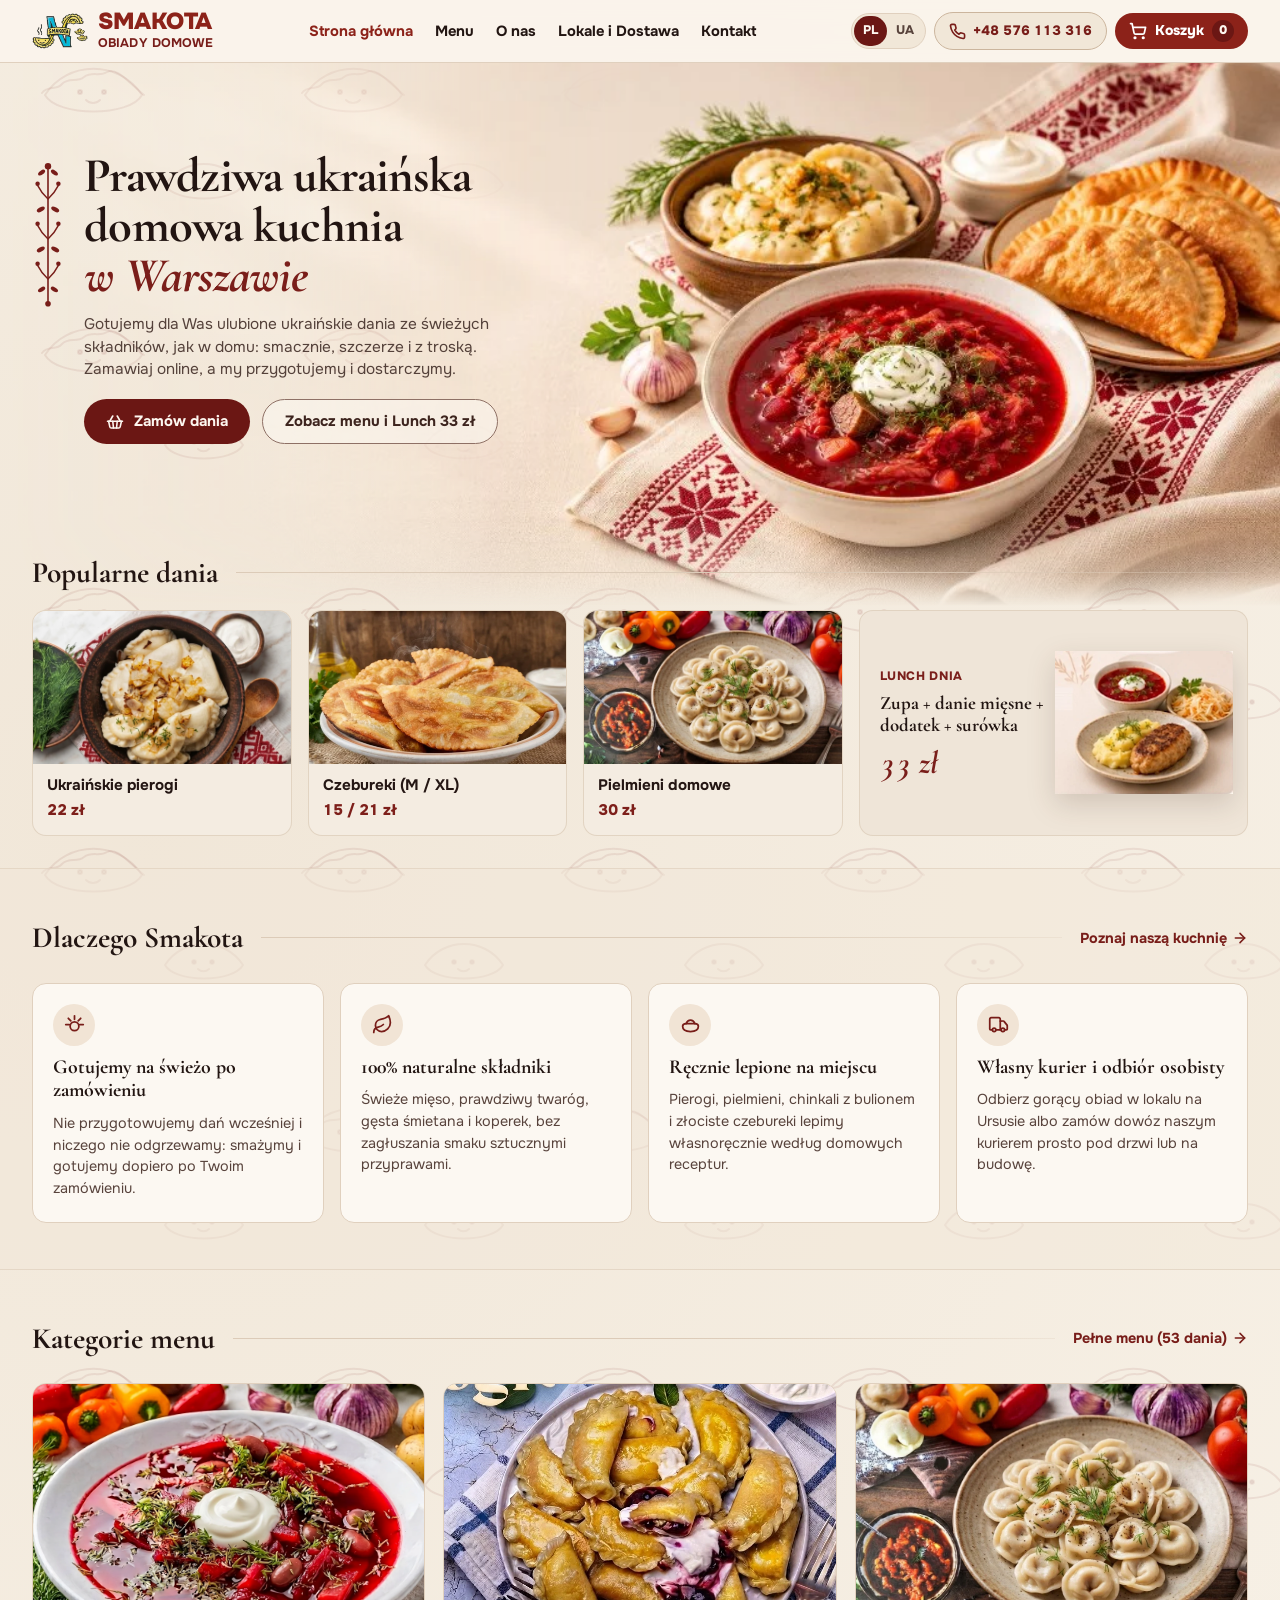
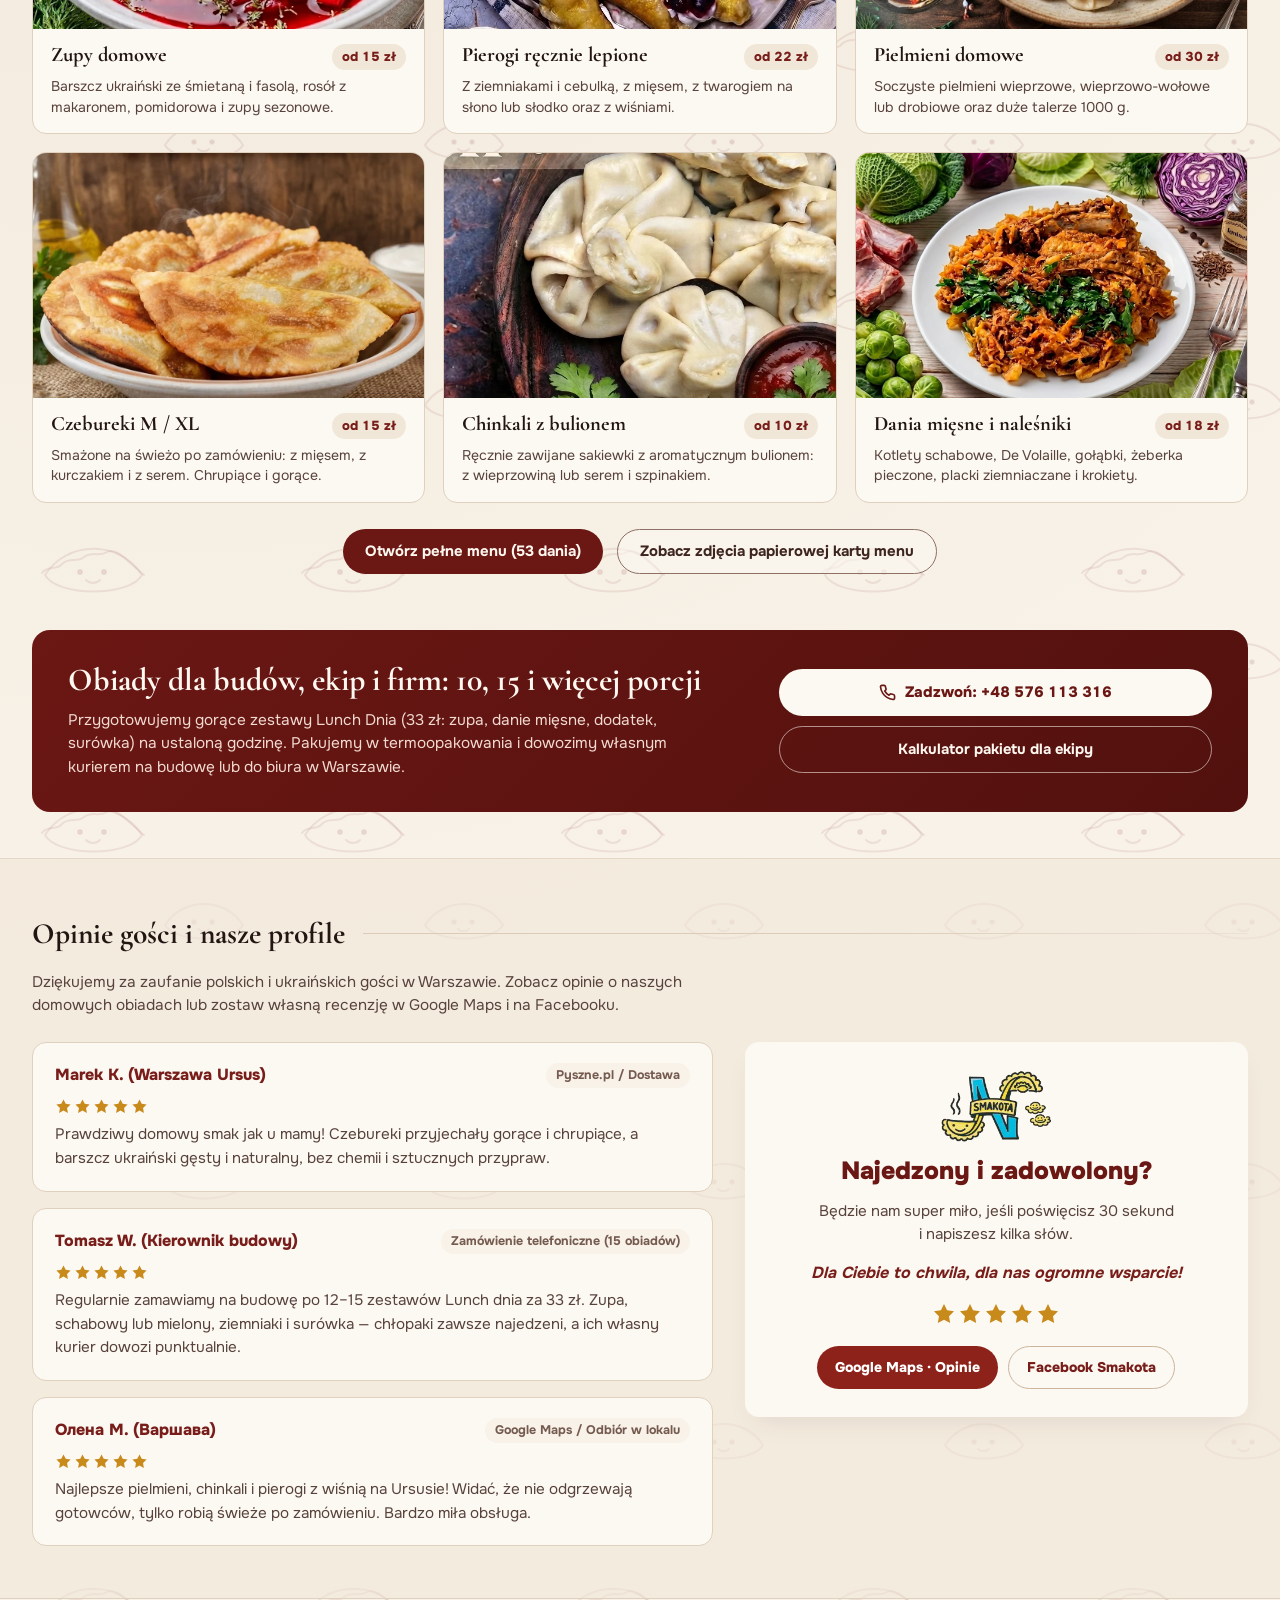
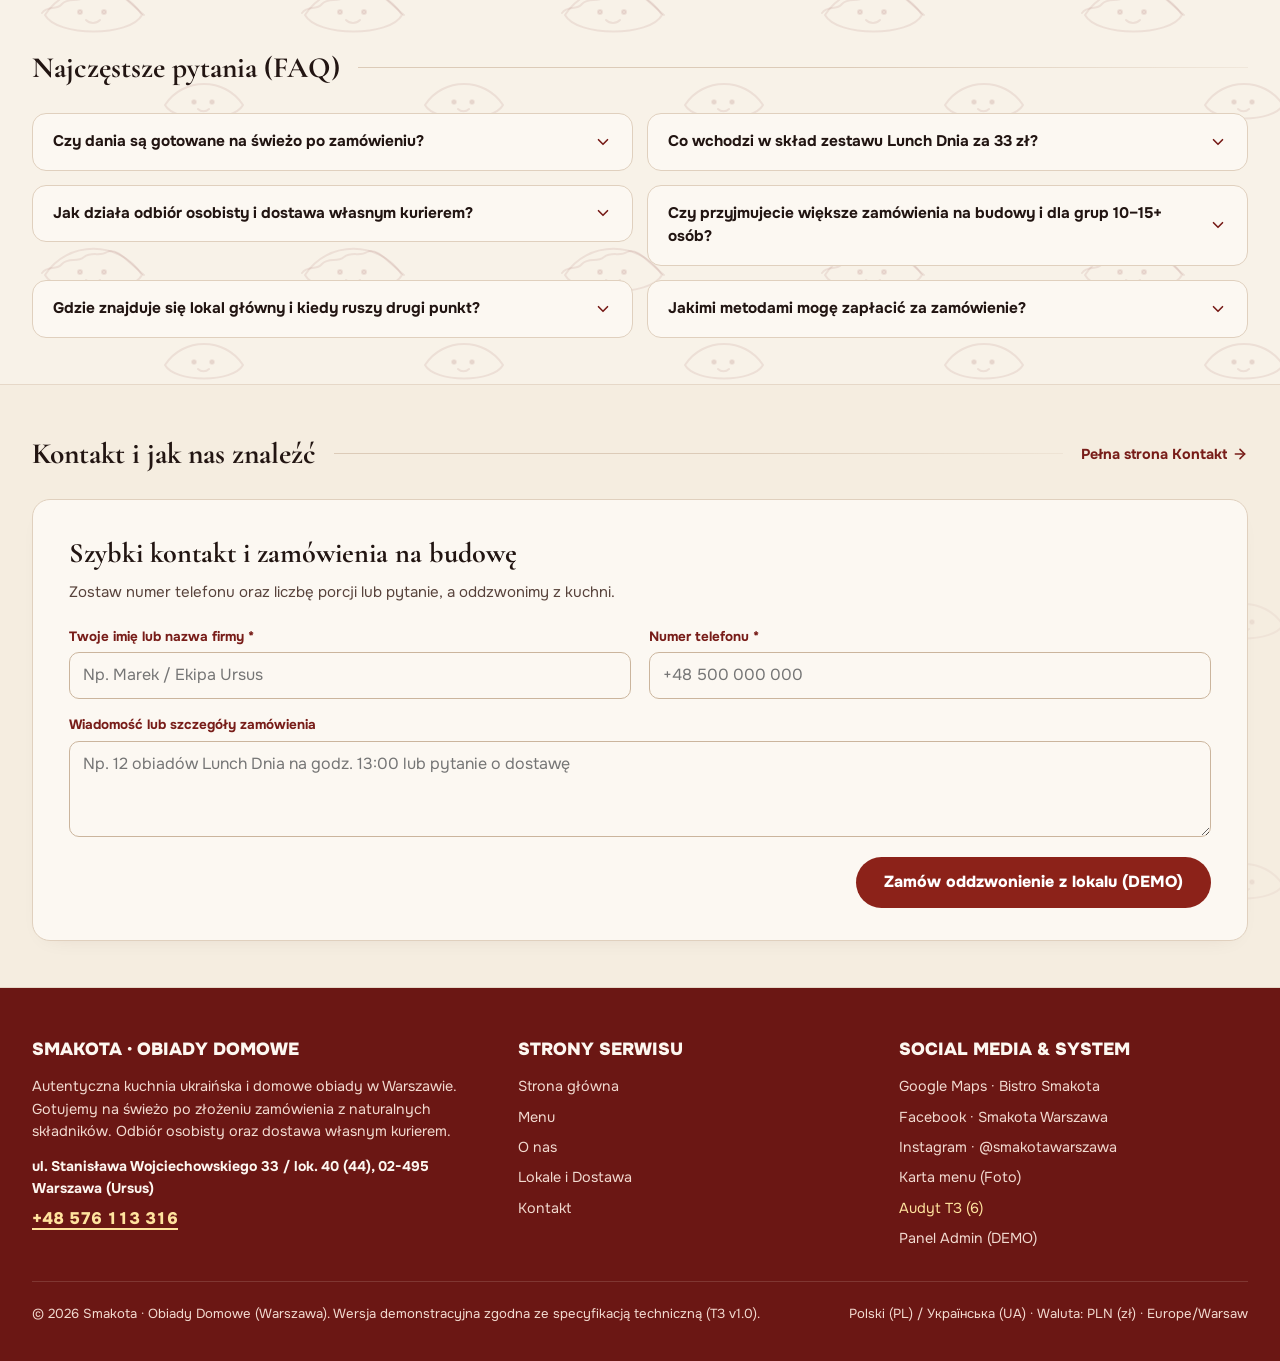
==== commit 66377302: "feat: remove wheat illustration from burger drawer and convert all images to WebP - Remove wheat bac" ====
--- a/index.html
+++ b/index.html
@@ -16,7 +16,7 @@
   <header class="site-header">
     <div class="container header-inner">
       <a href="index.html" class="brand-lockup">
-        <img src="img/smakota-logo.png" alt="Logo Smakota" class="brand-logo-img" width="56" height="42" />
+        <img src="img/smakota-logo.webp" alt="Logo Smakota" class="brand-logo-img" width="56" height="42" />
         <div class="brand-text-wrap">
           <span class="brand-title">SMAKOTA</span>
           <span class="brand-subtitle" data-i18n="brandSubtitle">OBIADY DOMOWE</span>
@@ -110,7 +110,7 @@
       </div>
 
       <div class="p4-hero-visual">
-        <img src="img/hero-main.jpg" alt="Barszcz ukraiński ze śmietaną, ręcznie lepione pierogi i złociste czebureki na wyszywanym ręczniku" width="1024" height="438" />
+        <img src="img/hero-main.webp" alt="Barszcz ukraiński ze śmietaną, ręcznie lepione pierogi i złociste czebureki na wyszywanym ręczniku" width="1024" height="438" />
       </div>
     </section>
 
@@ -125,7 +125,7 @@
         <div class="p4-popular-grid">
           <article class="p4-dish-card" data-quick-add="pierogi-z-ziemniakami" role="button" tabindex="0">
             <div class="p4-dish-img-wrap">
-              <img src="img/clean/pierogi-ziemniaki.jpg" alt="Ukraińskie pierogi ręcznie lepione" width="600" height="400" />
+              <img src="img/clean/pierogi-ziemniaki.webp" alt="Ukraińskie pierogi ręcznie lepione" width="600" height="400" />
             </div>
             <div class="p4-dish-meta">
               <h3 class="p4-dish-name" data-i18n="p4Card1Title">Ukraińskie pierogi</h3>
@@ -135,7 +135,7 @@
 
           <article class="p4-dish-card" data-quick-add="czeburek-z-miesem-m" role="button" tabindex="0">
             <div class="p4-dish-img-wrap">
-              <img src="img/clean/czebureki.jpg" alt="Złociste czebureki smażone na świeżo" width="600" height="400" />
+              <img src="img/clean/czebureki.webp" alt="Złociste czebureki smażone na świeżo" width="600" height="400" />
             </div>
             <div class="p4-dish-meta">
               <h3 class="p4-dish-name" data-i18n="p4Card2Title">Czebureki (M / XL)</h3>
@@ -145,7 +145,7 @@
 
           <article class="p4-dish-card" data-quick-add="pielmieni-z-wieprzowina" role="button" tabindex="0">
             <div class="p4-dish-img-wrap">
-              <img src="img/clean/pielmieni.jpg" alt="Pielmieni domowe ręcznie lepione" width="600" height="400" />
+              <img src="img/clean/pielmieni.webp" alt="Pielmieni domowe ręcznie lepione" width="600" height="400" />
             </div>
             <div class="p4-dish-meta">
               <h3 class="p4-dish-name" data-i18n="p4Card3Title">Pielmieni domowe</h3>
@@ -162,7 +162,7 @@
               <div class="p4-lunch-price tabular-nums">33 zł</div>
             </div>
             <div class="p4-lunch-visual">
-              <img src="img/lunch-combo.png" alt="Lunch dnia: barszcz, kotlet z puree ziemniaczanym i surówka" width="806" height="680" />
+              <img src="img/lunch-combo.webp" alt="Lunch dnia: barszcz, kotlet z puree ziemniaczanym i surówka" width="806" height="680" />
             </div>
           </a>
         </div>
@@ -232,7 +232,7 @@
         <div class="home-cats-grid">
           <a href="menu.html?cat=zupa" class="home-cat-card">
             <div class="home-cat-img">
-              <img src="img/clean/barszcz.jpg" alt="Zupy domowe i barszcz ukraiński" loading="lazy" width="600" height="375" />
+              <img src="img/clean/barszcz.webp" alt="Zupy domowe i barszcz ukraiński" loading="lazy" width="600" height="375" />
             </div>
             <div class="home-cat-body">
               <div class="home-cat-top">
@@ -245,7 +245,7 @@
 
           <a href="menu.html?cat=pierogi" class="home-cat-card">
             <div class="home-cat-img">
-              <img src="img/clean/pierogi-ser.jpg" alt="Pierogi ukraińskie ręcznie lepione" loading="lazy" width="600" height="375" />
+              <img src="img/clean/pierogi-ser.webp" alt="Pierogi ukraińskie ręcznie lepione" loading="lazy" width="600" height="375" />
             </div>
             <div class="home-cat-body">
               <div class="home-cat-top">
@@ -258,7 +258,7 @@
 
           <a href="menu.html?cat=pielmieni" class="home-cat-card">
             <div class="home-cat-img">
-              <img src="img/clean/pielmieni.jpg" alt="Pielmieni domowe" loading="lazy" width="600" height="375" />
+              <img src="img/clean/pielmieni.webp" alt="Pielmieni domowe" loading="lazy" width="600" height="375" />
             </div>
             <div class="home-cat-body">
               <div class="home-cat-top">
@@ -271,7 +271,7 @@
 
           <a href="menu.html?cat=czebureki" class="home-cat-card">
             <div class="home-cat-img">
-              <img src="img/clean/czebureki.jpg" alt="Złociste czebureki" loading="lazy" width="600" height="375" />
+              <img src="img/clean/czebureki.webp" alt="Złociste czebureki" loading="lazy" width="600" height="375" />
             </div>
             <div class="home-cat-body">
               <div class="home-cat-top">
@@ -284,7 +284,7 @@
 
           <a href="menu.html?cat=chinkali" class="home-cat-card">
             <div class="home-cat-img">
-              <img src="img/clean/chinkali-mieso.jpg" alt="Chinkali z bulionem" loading="lazy" width="600" height="375" />
+              <img src="img/clean/chinkali-mieso.webp" alt="Chinkali z bulionem" loading="lazy" width="600" height="375" />
             </div>
             <div class="home-cat-body">
               <div class="home-cat-top">
@@ -297,7 +297,7 @@
 
           <a href="menu.html?cat=dania-miesne" class="home-cat-card">
             <div class="home-cat-img">
-              <img src="img/clean/zeberka.jpg" alt="Dania mięsne i główne" loading="lazy" width="600" height="375" />
+              <img src="img/clean/zeberka.webp" alt="Dania mięsne i główne" loading="lazy" width="600" height="375" />
             </div>
             <div class="home-cat-body">
               <div class="home-cat-top">
@@ -361,7 +361,7 @@
           <div class="reviews-cards-stack" id="reviewsListContainer"></div>
 
           <aside class="table-tent-card">
-            <img src="img/smakota-logo.png" alt="Oficjalne logo Smakota" class="tent-logo" width="112" height="82" />
+            <img src="img/smakota-logo.webp" alt="Oficjalne logo Smakota" class="tent-logo" width="112" height="82" />
             <h3 class="tent-heading" data-i18n="tentHeading">Najedzony i zadowolony?</h3>
             <p class="tent-body" data-i18n="tentBody">Będzie nam super miło, jeśli poświęcisz 30 sekund i napiszesz kilka słów.</p>
             <p class="tent-italic" data-i18n="tentItalic">Dla Ciebie to chwila, dla nas ogromne wsparcie!</p>
--- a/styles.css
+++ b/styles.css
@@ -4833,18 +4833,6 @@
   overflow-x: hidden;
 }
 
-.mobile-nav-wheat-bg {
-  position: absolute;
-  top: -4px;
-  right: -10px;
-  width: 142px;
-  height: 152px;
-  color: #B8936C;
-  opacity: 0.42;
-  pointer-events: none;
-  z-index: 0;
-}
-
 .mobile-nav-links,
 .mobile-nav-lang-row,
 .mobile-nav-card,
